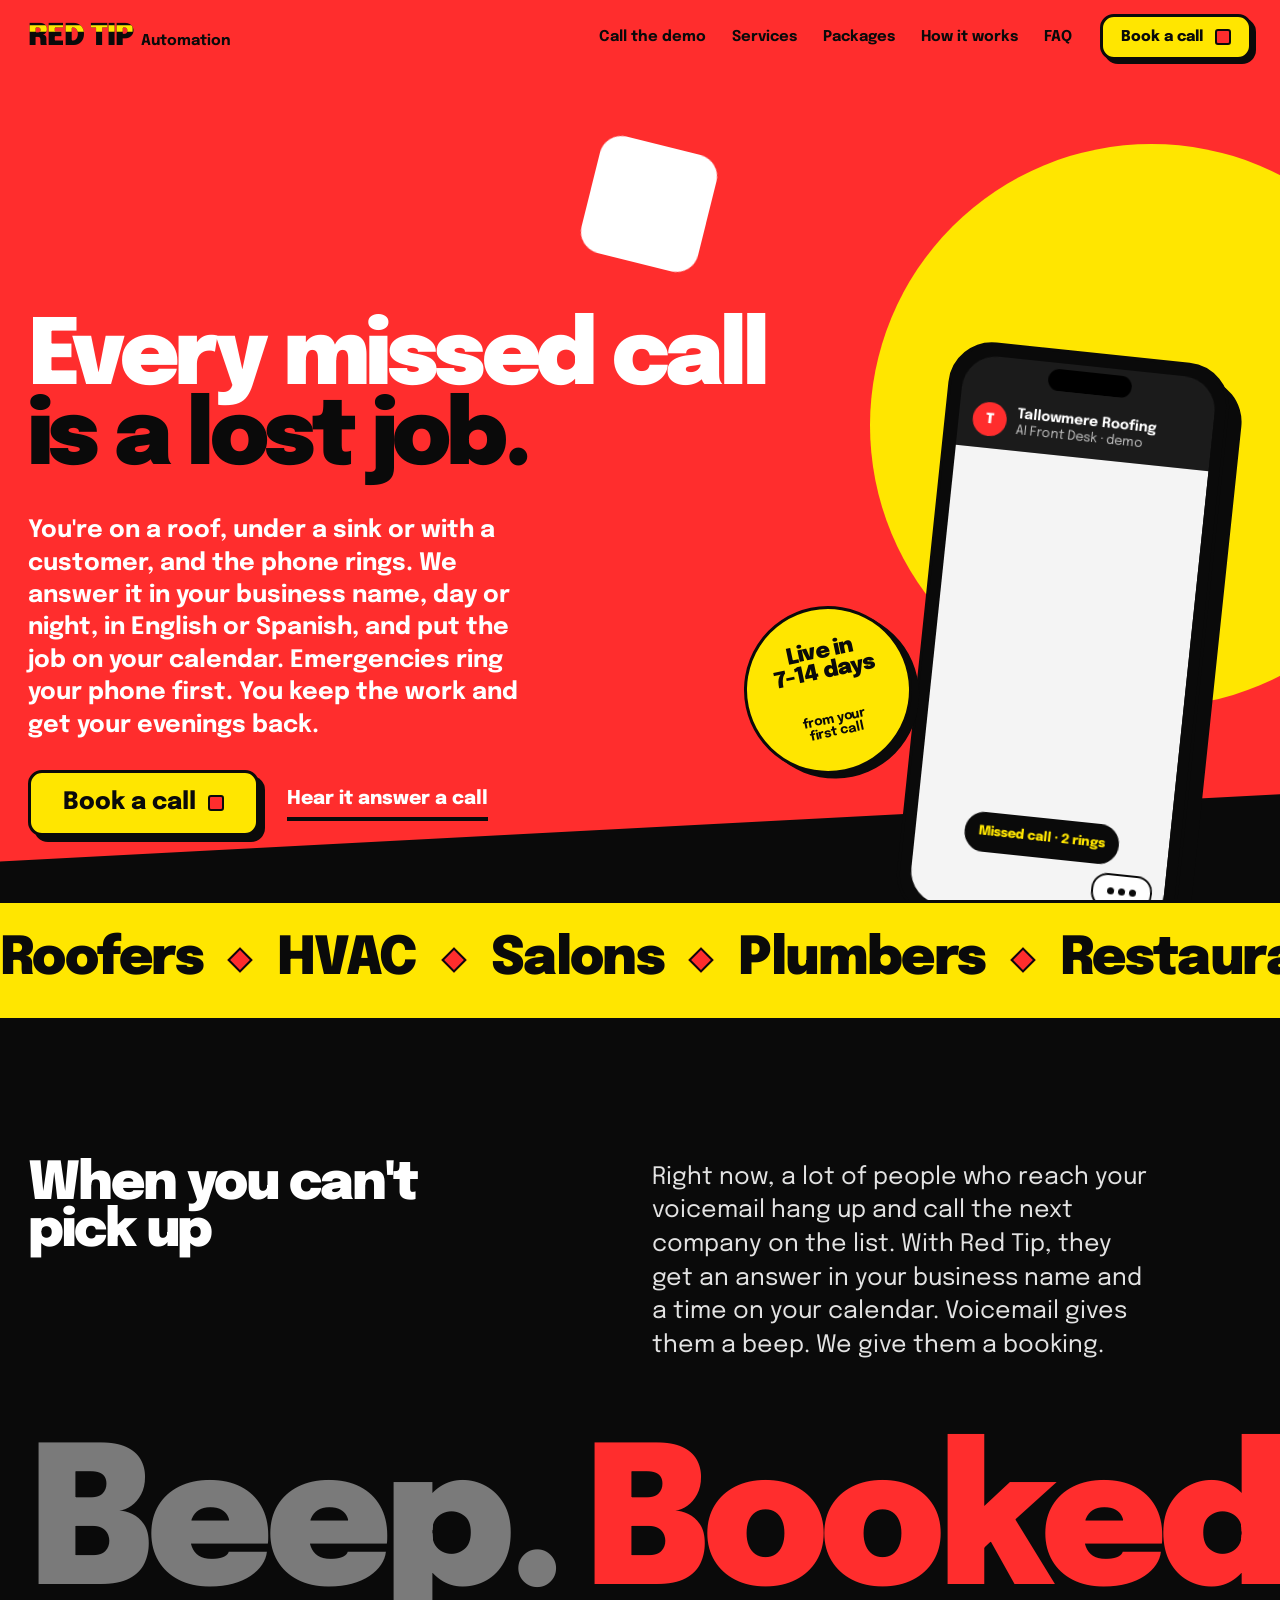
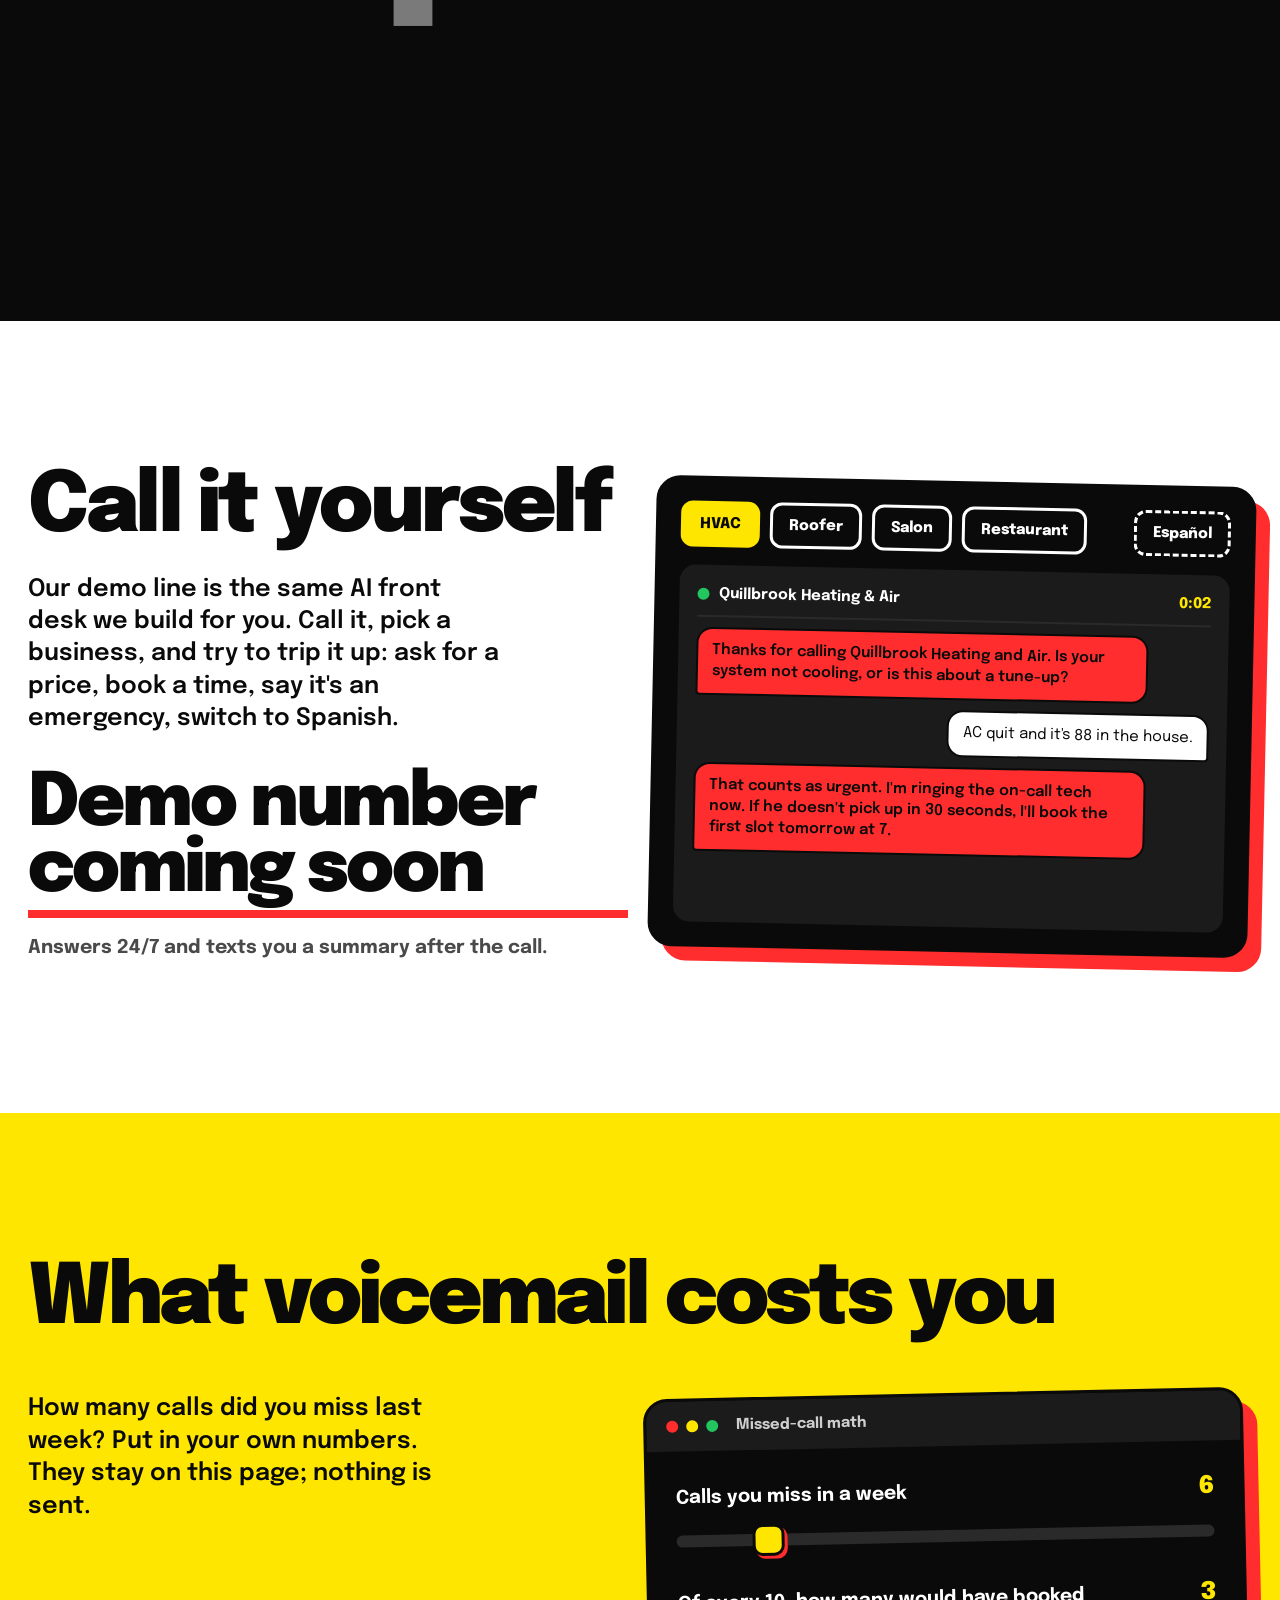
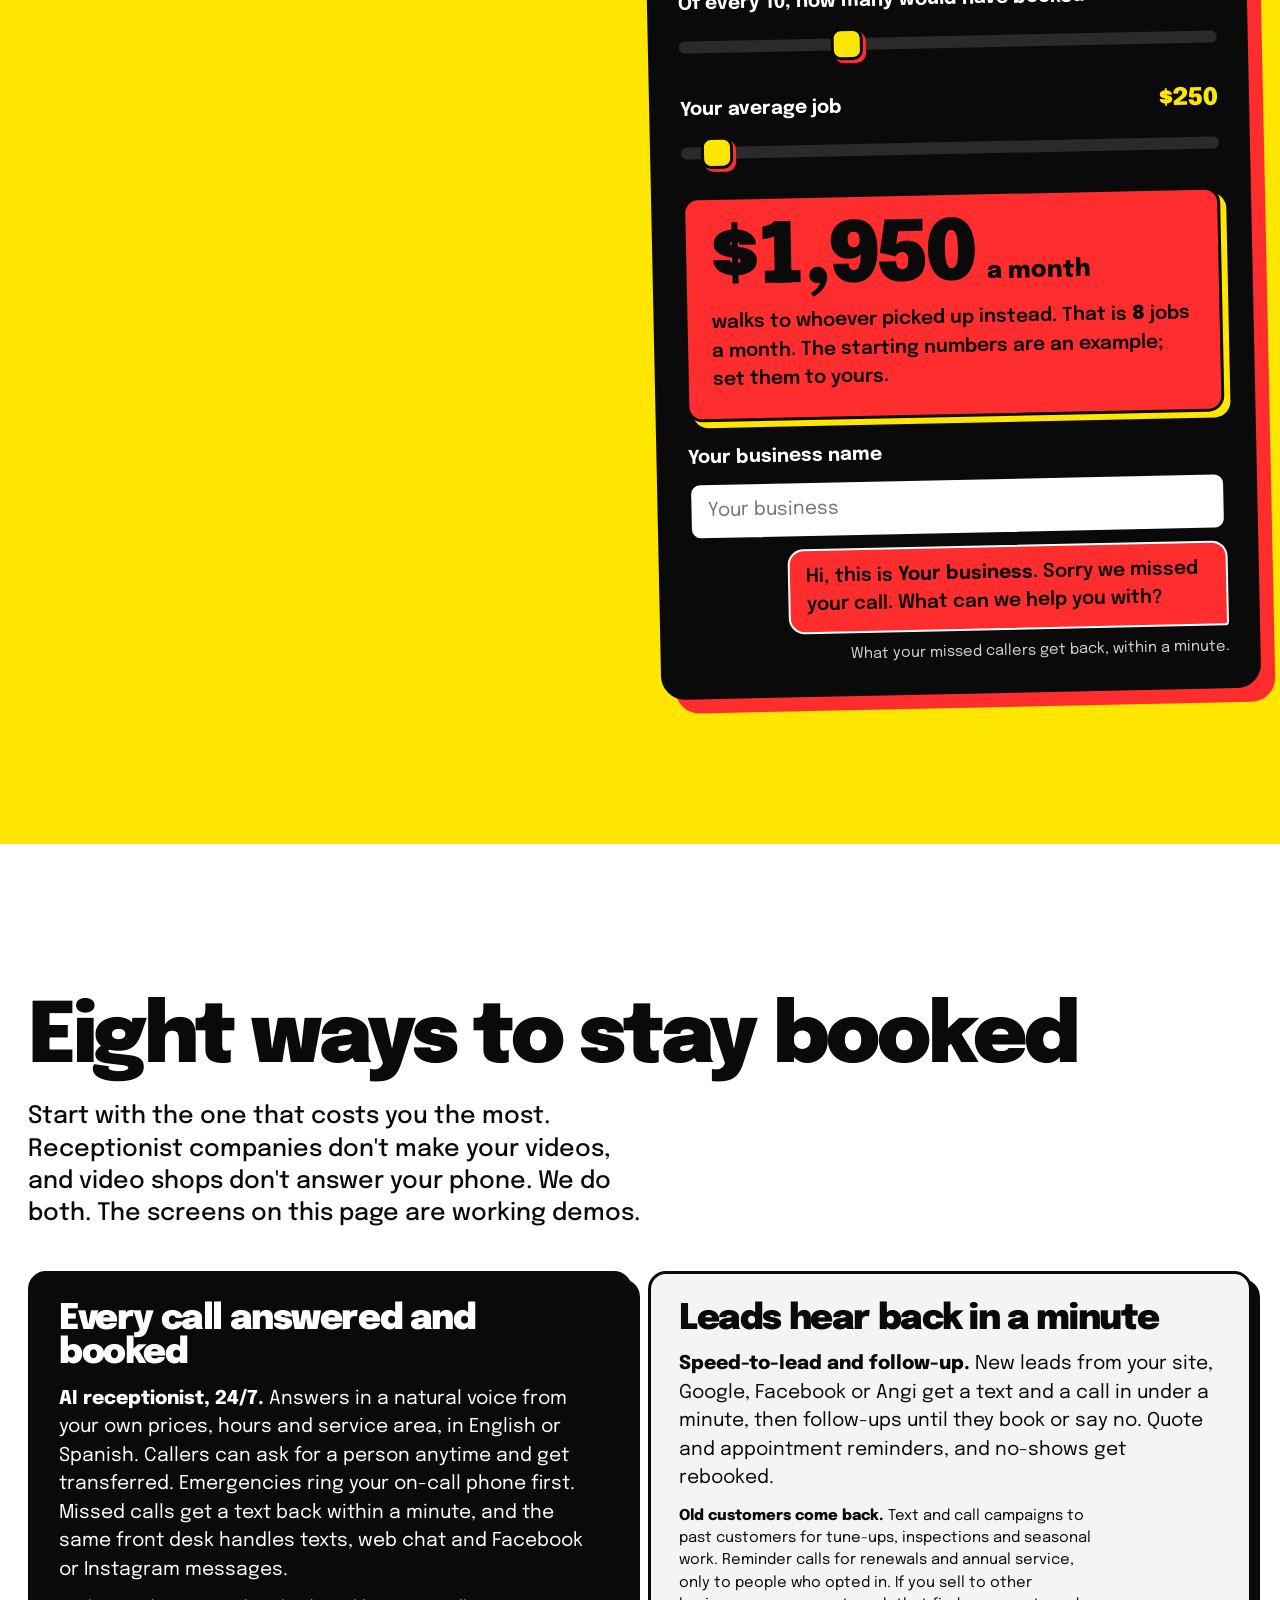
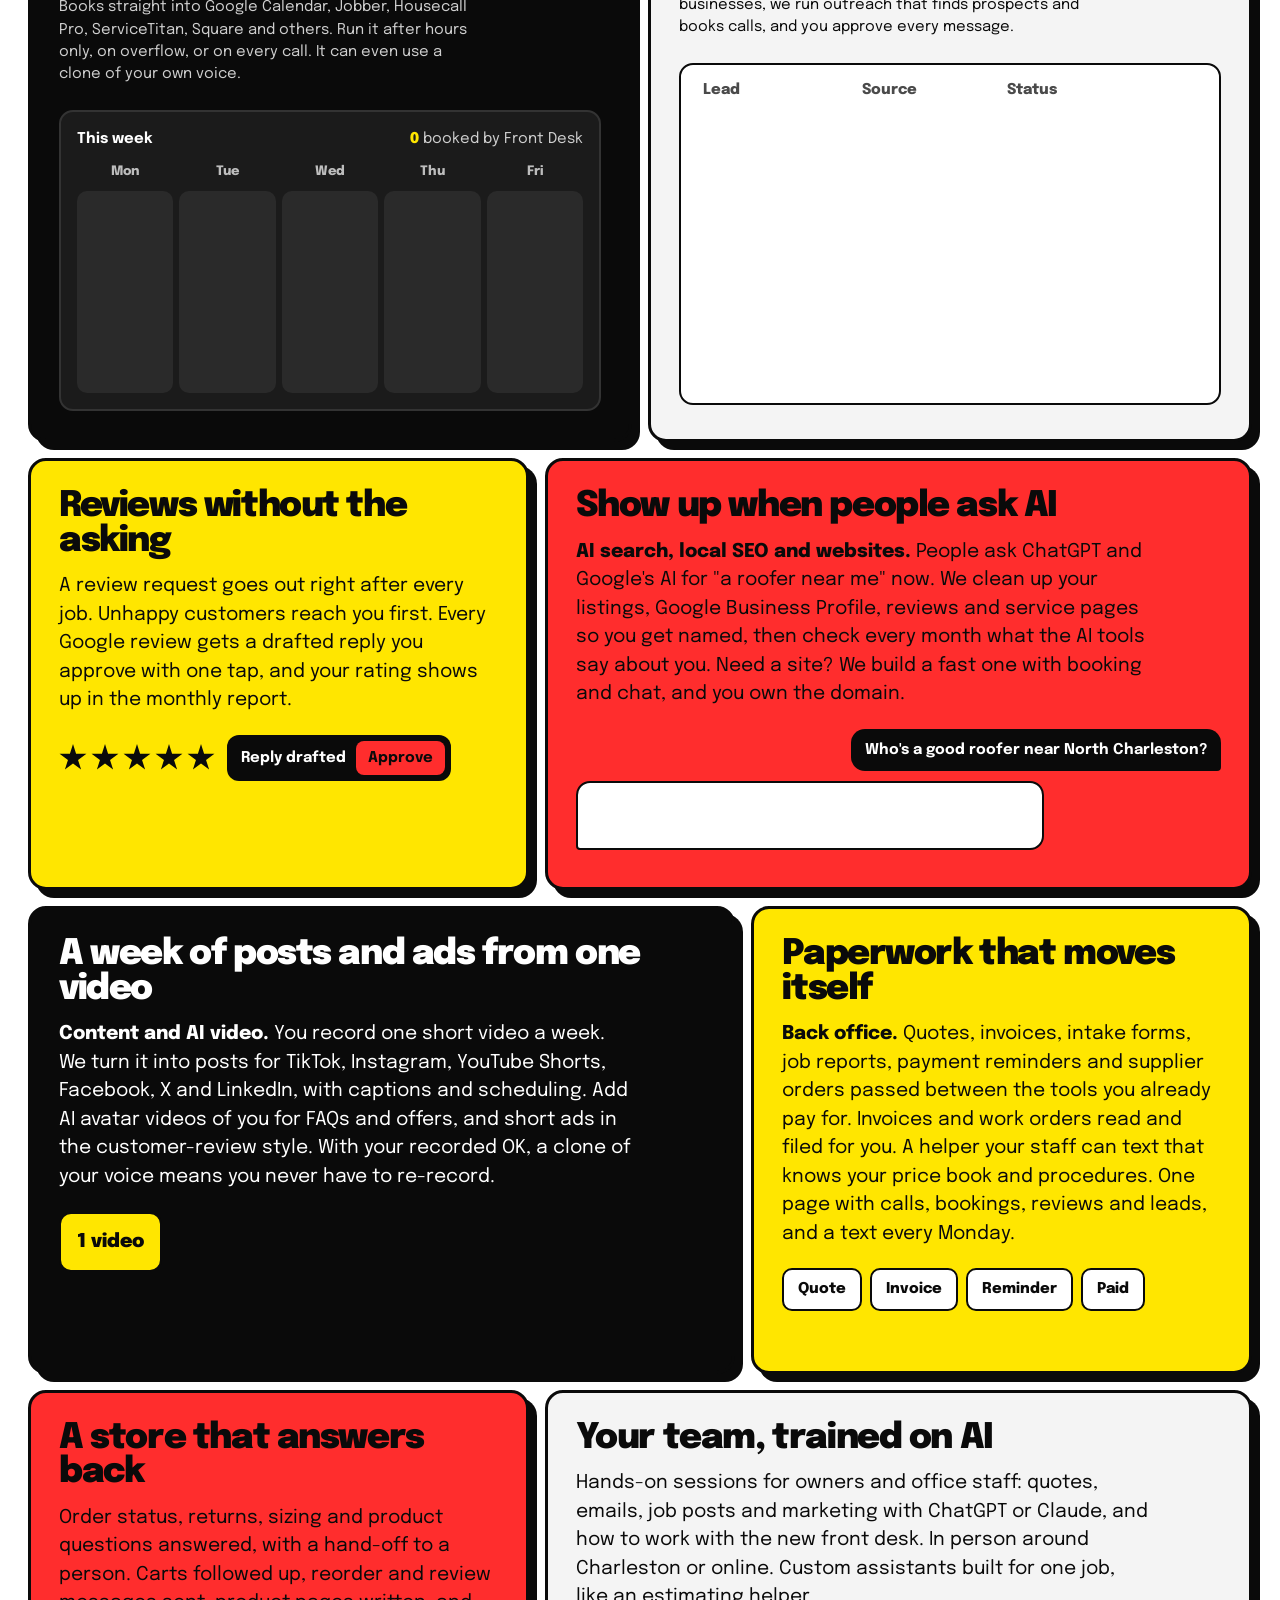
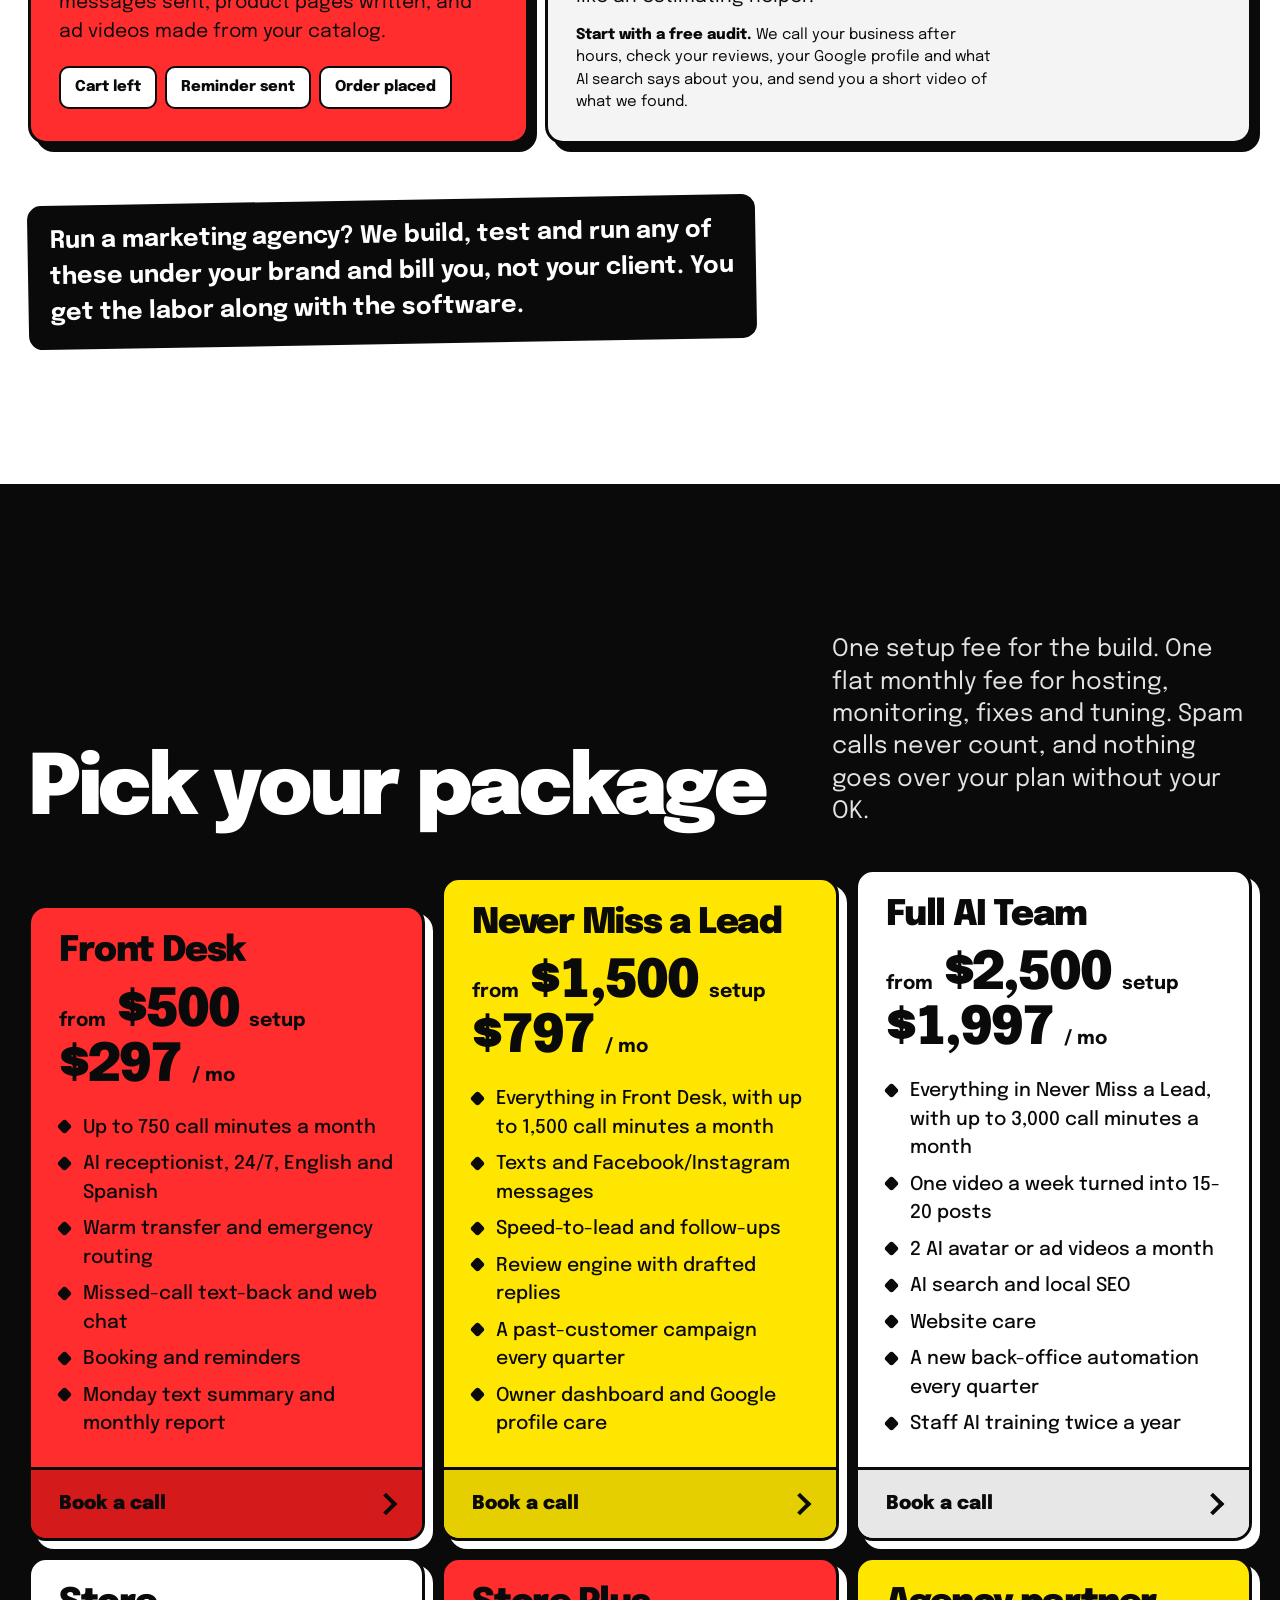
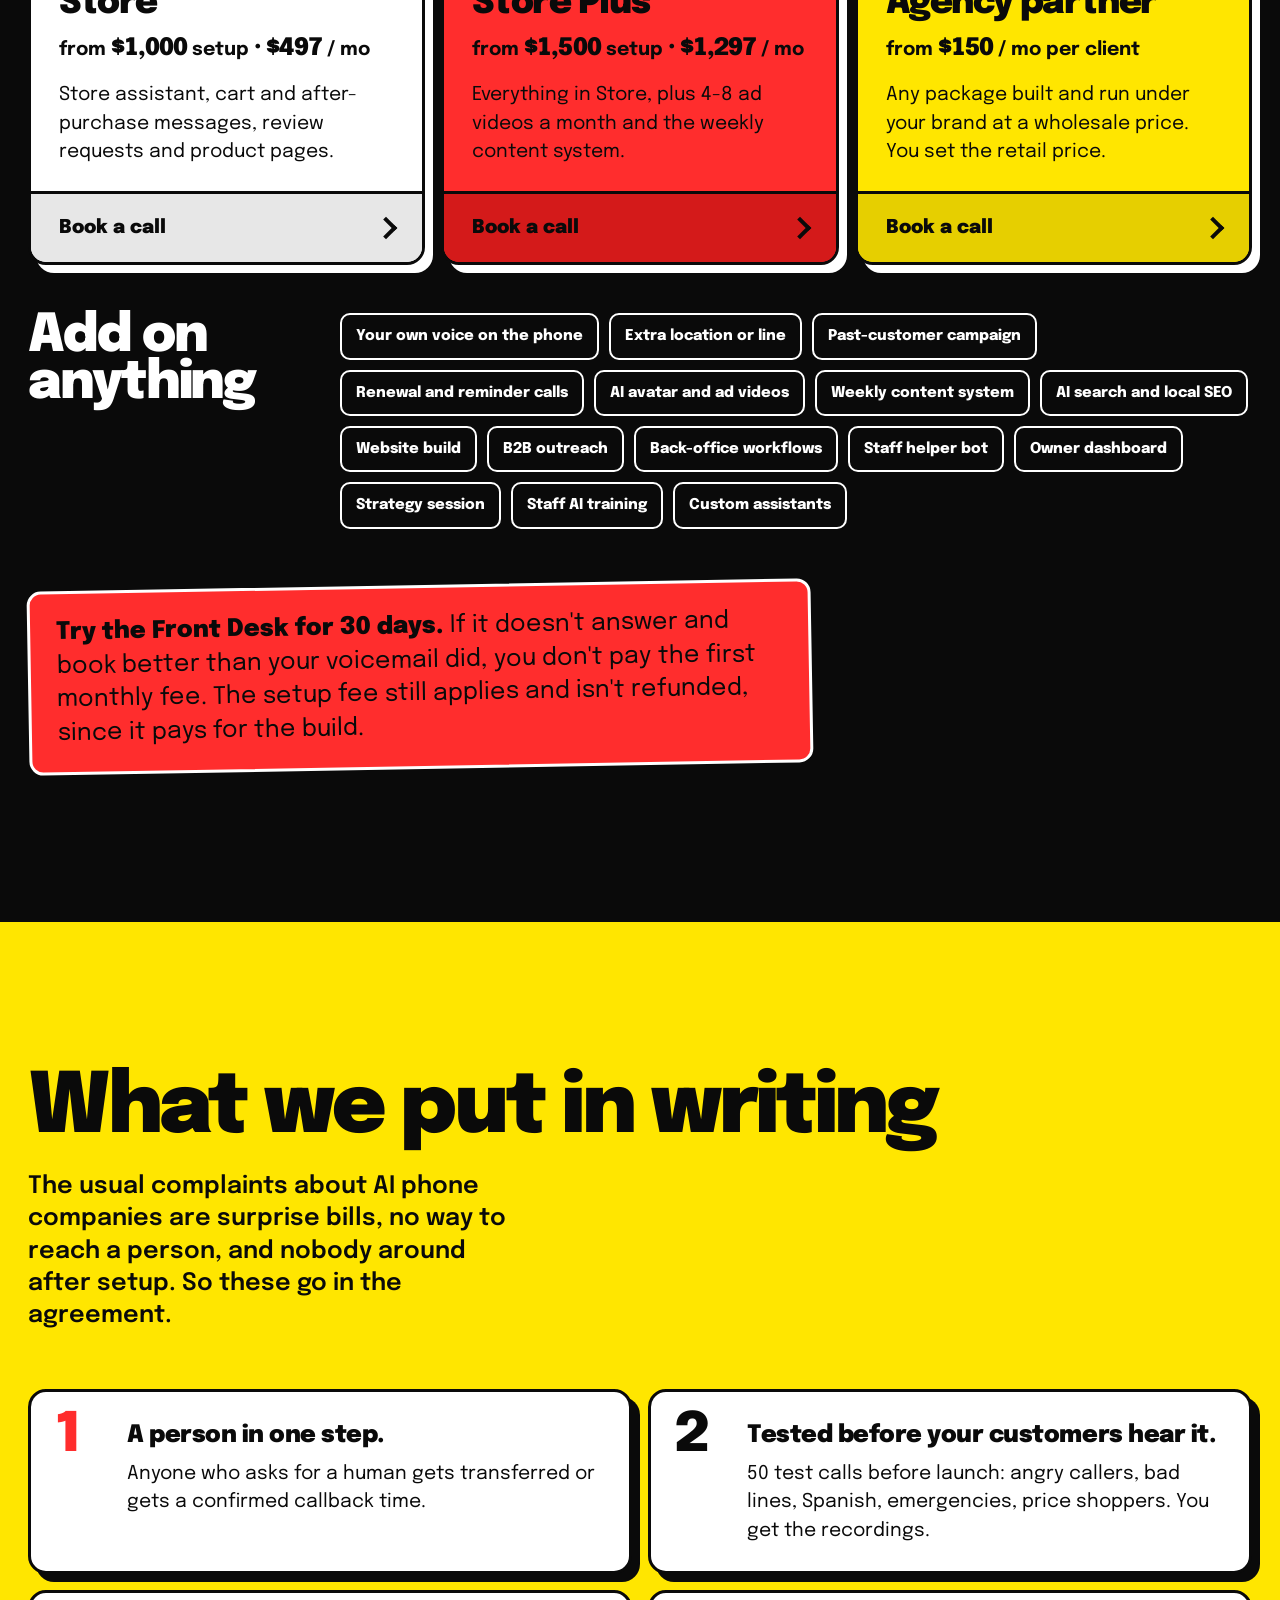
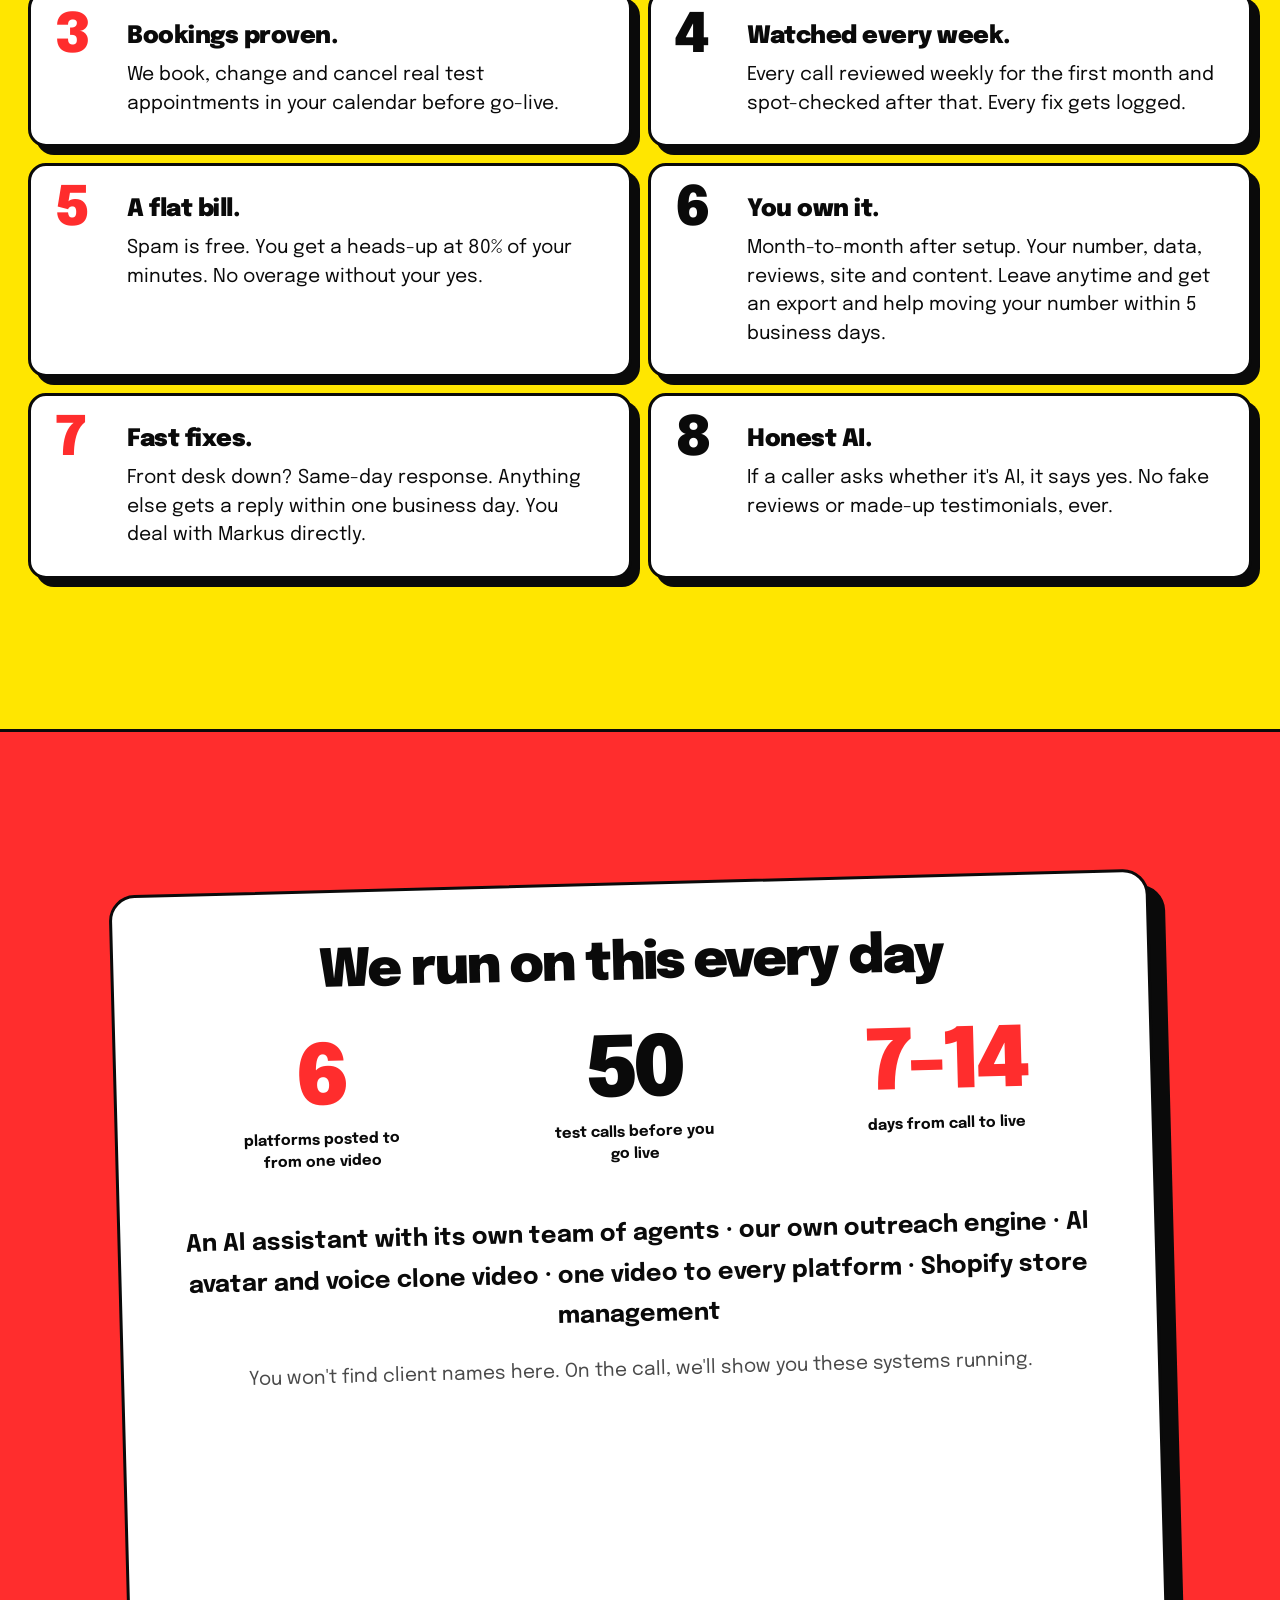
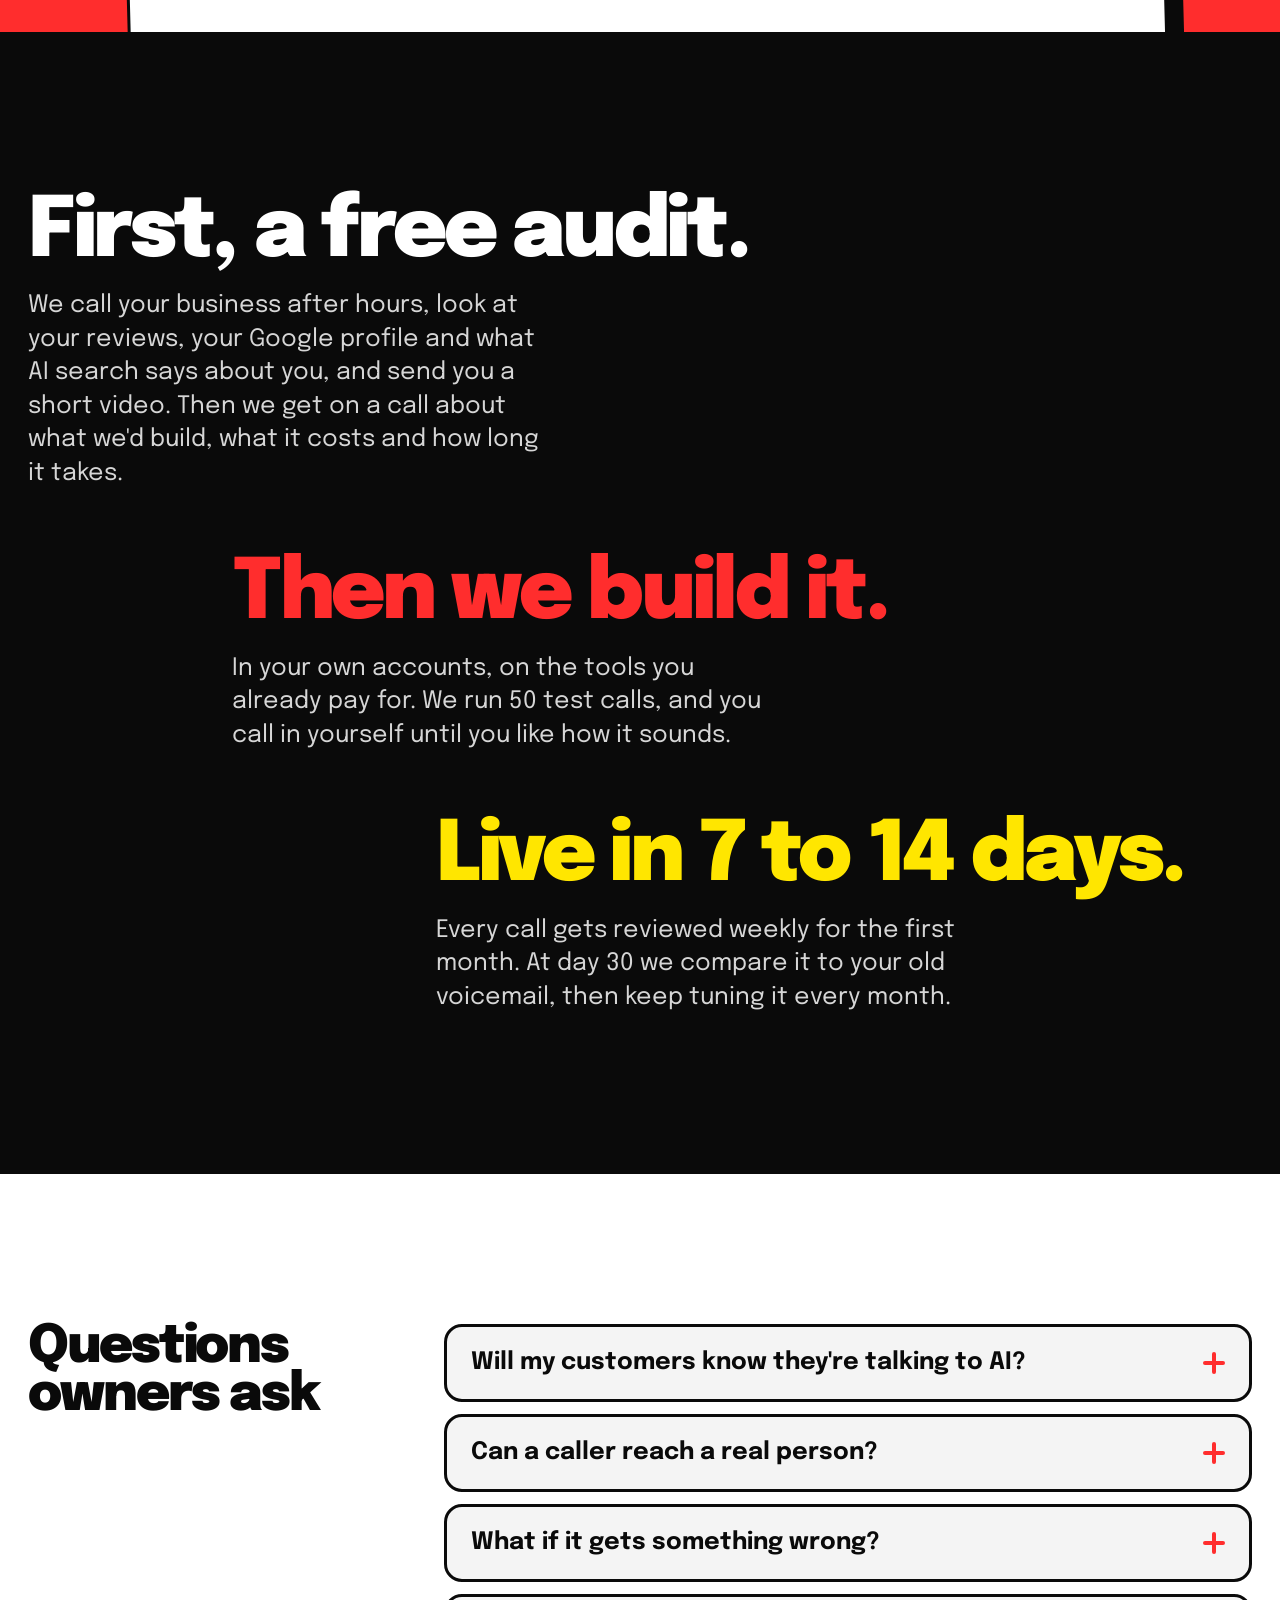
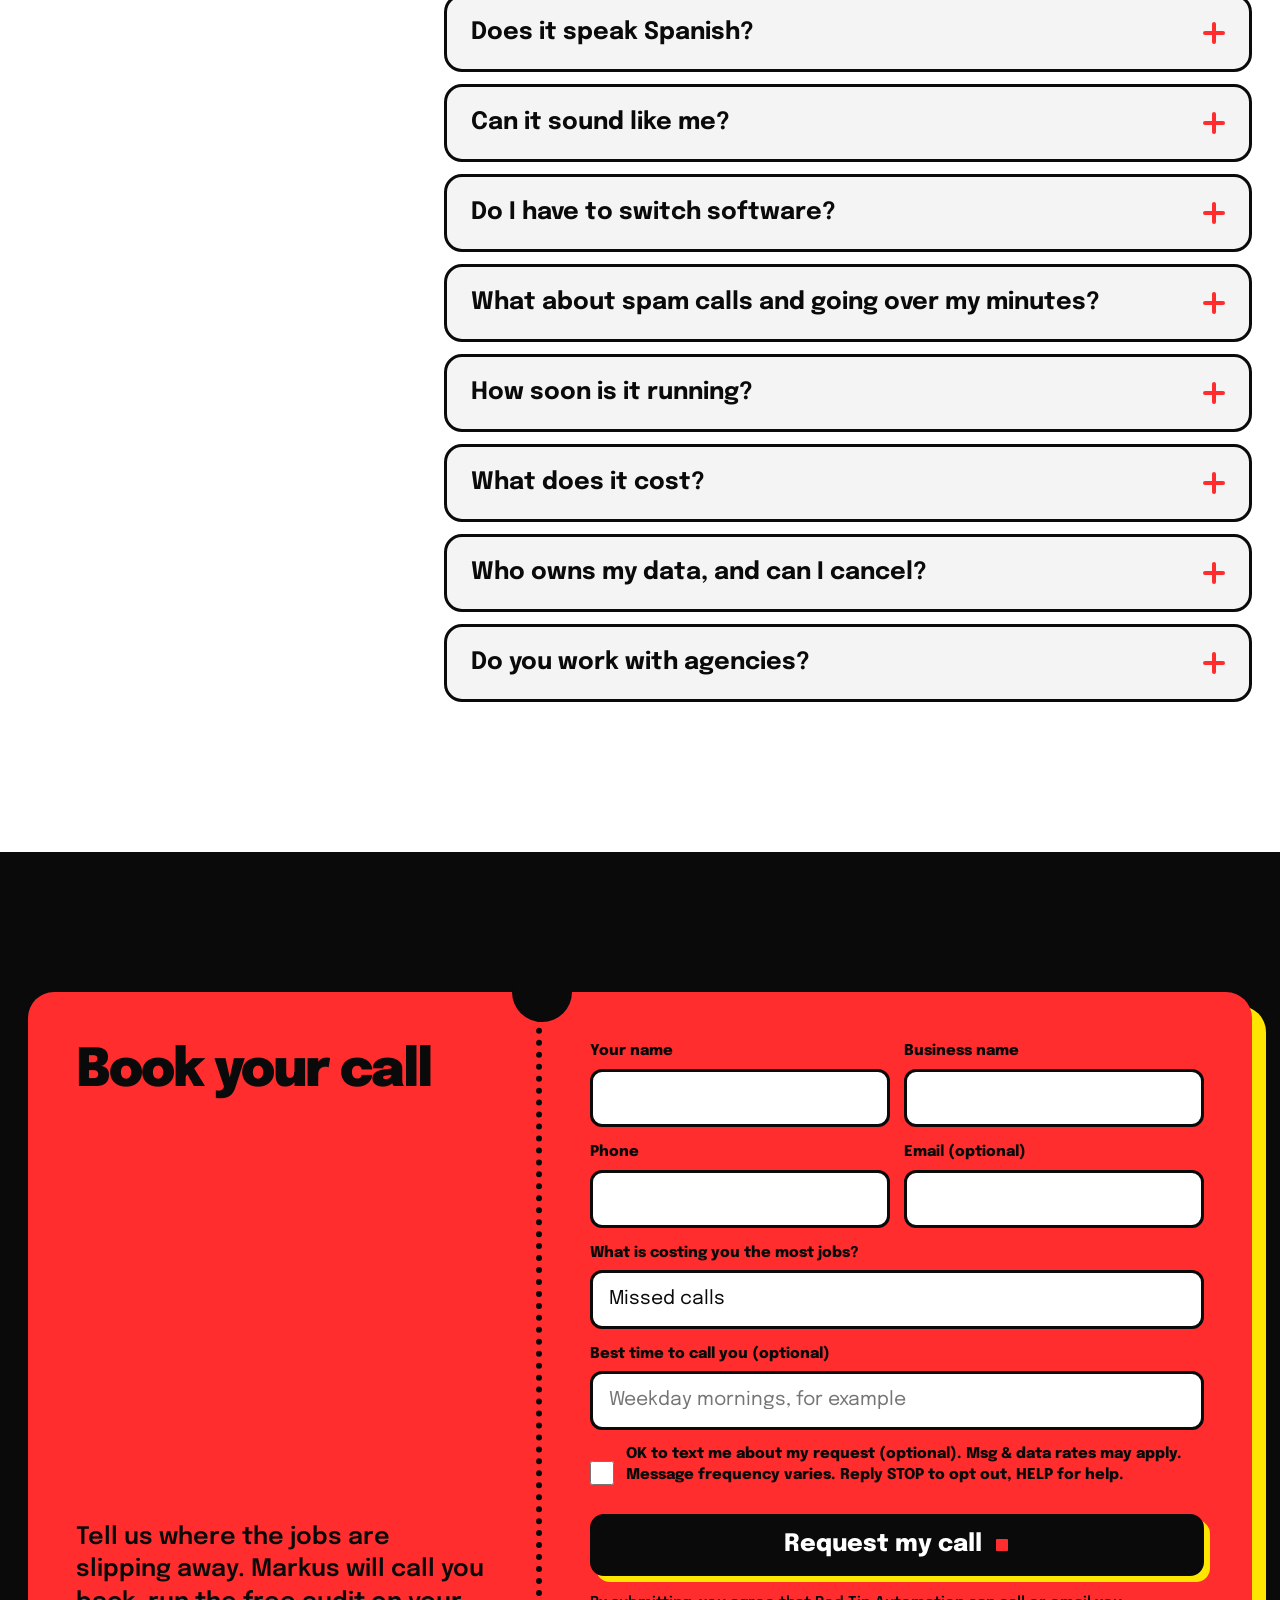
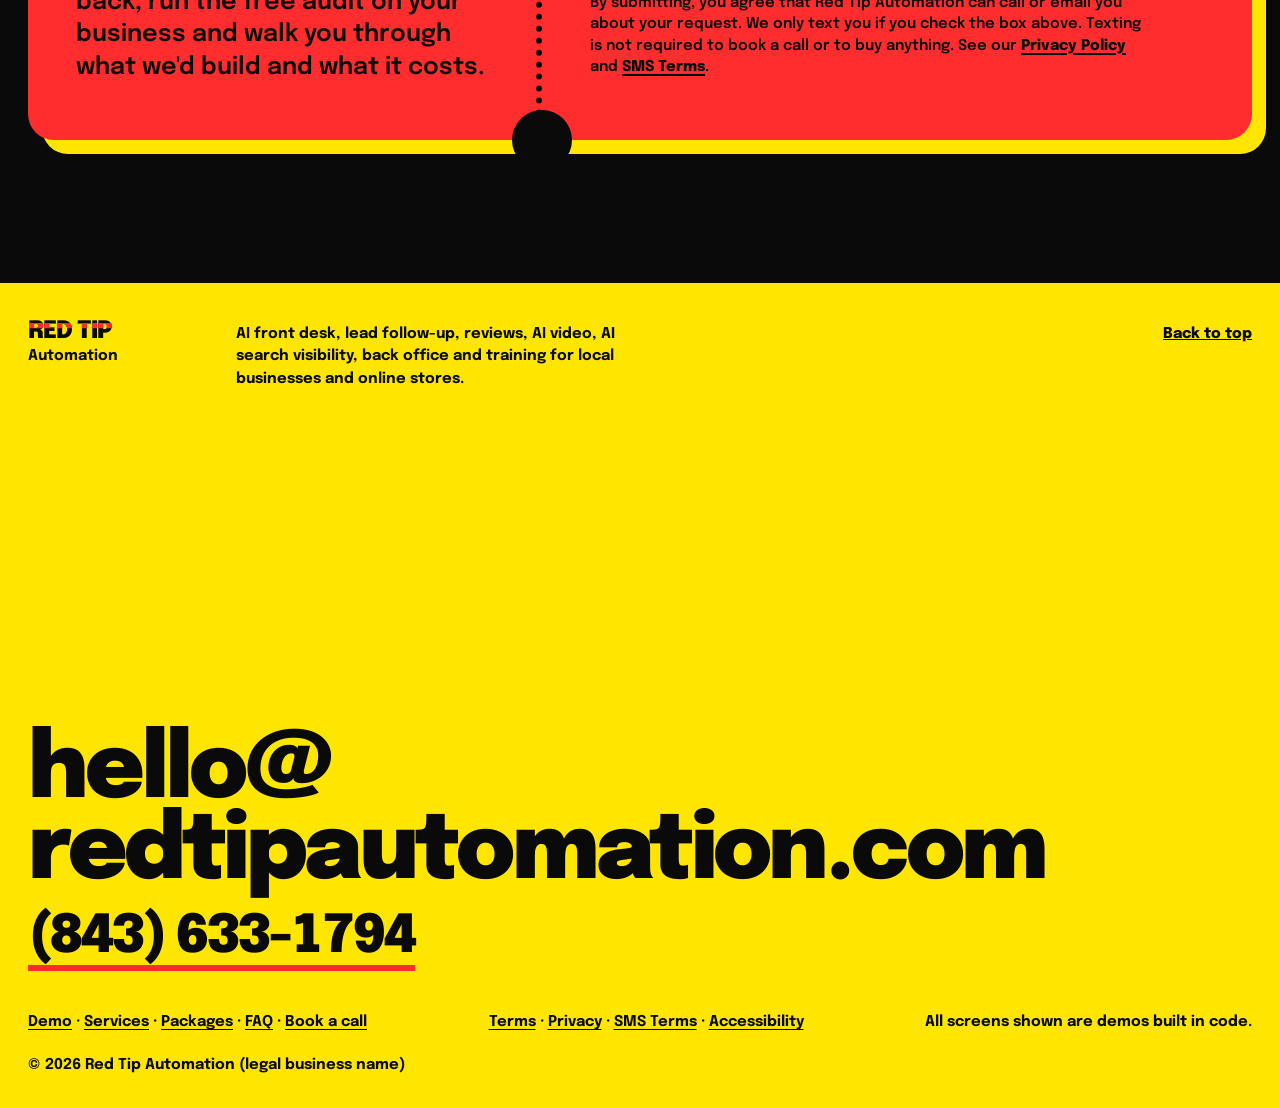
==== index.html @ 1b307317 "Red Tip Automation site, first publish Co-Authored-By: Claude Opus 5.5 <noreply@anthropic.com>" ====
<!doctype html>
<html lang="en" style="--header-ink:#0a0a0a">
<head>
<meta charset="utf-8">
<meta name="viewport" content="width=device-width, initial-scale=1">
<title>Red Tip Automation: every call answered, every job booked</title>
<meta name="description" content="Red Tip Automation builds an AI front desk that answers every call in English or Spanish, books the job and gets a person on the line when it matters. Plus lead follow-up, reviews, AI video, AI search visibility and back office. Live in 7 to 14 days.">

<link rel="canonical" href="https://redtipautomation.com/">
<meta name="theme-color" content="#ff2d2d">
<link rel="icon" href="assets/favicon.svg" type="image/svg+xml">
<link rel="preconnect" href="https://fonts.googleapis.com">
<link rel="preconnect" href="https://fonts.gstatic.com" crossorigin>
<link href="https://fonts.googleapis.com/css2?family=Epilogue:wght@400;500;700;900&display=swap" rel="stylesheet">
<link rel="stylesheet" href="styles.css?v=8">
<script>document.documentElement.classList.add('js')</script>
</head>
<body>
<a class="skip" href="#main">Skip to content</a>

<header class="top" id="top-bar">
  <a class="logo" href="#main" aria-label="Red Tip Automation, back to top">
    <span class="mark" data-text="RED TIP">RED TIP</span><span class="logo-sub">Automation</span>
  </a>
  <nav aria-label="Main">
    <a href="#demo">Call the demo</a>
    <a href="#services">Services</a>
    <a href="#packages">Packages</a>
    <a href="#how">How it works</a>
    <a href="#faq">FAQ</a>
  </nav>
  <a class="btn btn-sm" href="#book">Book a call</a>
</header>

<main id="main">

<section class="hero" data-ink="#0a0a0a" data-tip="#ffe600" aria-labelledby="hero-h">
  <div class="shapes" aria-hidden="true"><i class="sh-sun" data-depth="18"></i><i class="sh-sq" data-depth="34"></i><i class="sh-band" data-depth="8"></i></div>
  <p class="sticker" aria-hidden="true">Live in<br>7-14 days<small>from your<br>first call</small></p>
  <div class="hero-in">
    <h1 id="hero-h" class="hero-h"><span class="l1">Every missed call</span> <span class="l2">is a lost job.</span></h1>
    <div class="hero-low">
      <p class="hero-sub">You're on a roof, under a sink or with a customer, and the phone rings. We answer it in your business name, day or night, in English or Spanish, and put the job on your calendar. Emergencies ring your phone first. You keep the work and get your evenings back.</p>
      <div class="hero-cta">
        <a class="btn btn-big" href="#book">Book a call</a>
        <a class="link-arrow" href="#demo">Hear it answer a call</a>
      </div>
    </div>
  </div>

  <div class="phone-wrap tilt3d" role="img" aria-label="Demo: a missed caller gets a text back and books a job">
    <div class="phone" data-ui>
      <div class="ph-notch"></div>
      <div class="ph-head"><span class="ph-av">T</span><span><b>Tallowmere Roofing</b><small>AI Front Desk · demo</small></span></div>
      <div class="ph-feed" id="feed">
        <p class="m sys" data-step="0">Missed call · 2 rings</p>
        <p class="m out" data-step="1">Hi, this is Tallowmere Roofing. Sorry we missed your call. What can we help you with?</p>
        <p class="m in" data-step="2">Got a leak over the garage. Can someone look at it this week?</p>
        <p class="m out" data-step="3">We can come Thursday morning or Thursday afternoon. Which works better?</p>
        <p class="m in" data-step="4">Afternoon please</p>
        <div class="m booked" data-step="5"><span class="bk-dot"></span><b>Job booked</b><span>Thursday afternoon · Leak inspection</span></div>
        <p class="m typing"><i></i><i></i><i></i></p>
      </div>
    </div>
    <canvas class="confetti" id="confetti"></canvas>
  </div>
</section>

<div class="ticker" role="region" aria-label="Who we build for">
  <div class="tk-track">
    <p>Roofers <i></i> HVAC <i></i> Salons <i></i> Plumbers <i></i> Restaurants <i></i> Auto shops <i></i> Clinics <i></i> Online stores <i></i> Electricians <i></i> Landscapers <i></i> Cleaners <i></i> Agencies <i></i></p>
    <p aria-hidden="true">Roofers <i></i> HVAC <i></i> Salons <i></i> Plumbers <i></i> Restaurants <i></i> Auto shops <i></i> Clinics <i></i> Online stores <i></i> Electricians <i></i> Landscapers <i></i> Cleaners <i></i> Agencies <i></i></p>
  </div>
</div>

<section class="duel" data-ink="#ffffff" data-tip="#ff2d2d" aria-labelledby="duel-h">
  <div class="duel-top rv">
    <h2 id="duel-h" class="h-mid">When you can't pick up</h2>
    <p>Right now, a lot of people who reach your voicemail hang up and call the next company on the list. With Red Tip, they get an answer in your business name and a time on your calendar. Voicemail gives them a beep. We give them a booking.</p>
  </div>
  <div class="duel-words">
    <div class="dw"><p class="dw-word dim">Beep.</p></div>
    <div class="dw"><p class="dw-word hot">Booked.</p></div>
  </div>
</section>

<section class="demo" id="demo" data-ink="#0a0a0a" data-tip="#ff2d2d" aria-labelledby="demo-h">
  <div class="demo-say rv">
    <h2 id="demo-h" class="h-big">Call it yourself</h2>
    <p class="lead">Our demo line is the same AI front desk we build for you. Call it, pick a business, and try to trip it up: ask for a price, book a time, say it's an emergency, switch to Spanish.</p>
    
    <a class="demo-num" href="#book">Demo number coming soon</a>
    <p class="demo-note">Answers 24/7 and texts you a summary after the call.</p>
  </div>
  <div class="call rv" data-ui>
    <div class="call-pick" role="group" aria-label="Pick a business for the demo">
      <button type="button" class="pk on" data-biz="hvac" aria-pressed="true">HVAC</button>
      <button type="button" class="pk" data-biz="roof" aria-pressed="false">Roofer</button>
      <button type="button" class="pk" data-biz="salon" aria-pressed="false">Salon</button>
      <button type="button" class="pk" data-biz="food" aria-pressed="false">Restaurant</button>
      <button type="button" class="pk lang" id="lang" aria-pressed="false">Español</button>
    </div>
    <div class="call-screen" aria-live="polite">
      <p class="call-bar"><span class="rec"></span><b id="call-biz">Quillbrook Heating &amp; Air</b><em id="call-t">0:00</em></p>
      <p class="say ai" id="say-1">Thanks for calling Quillbrook Heating and Air. Is your system not cooling, or is this about a tune-up?</p>
      <p class="say you" id="say-2">AC quit and it's 88 in the house.</p>
      <p class="say ai" id="say-3">That counts as urgent. I'm ringing the on-call tech now. If he doesn't pick up in 30 seconds, I'll book the first slot tomorrow at 7.</p>
      <p class="call-tag" id="call-tag"><b>Emergency</b> <span>Rang the on-call phone first</span></p>
    </div>
  </div>
</section>

<section class="math" id="math" data-ink="#0b1026" data-tip="#ff2d2d" aria-labelledby="math-h">
  <div class="math-say rv">
    <h2 id="math-h" class="h-big">What voicemail costs you</h2>
    <p class="lead">How many calls did you miss last week? Put in your own numbers. They stay on this page; nothing is sent.</p>
  </div>
  <form class="app rv" id="calc" data-ui onsubmit="return false" aria-label="Missed call calculator">
    <div class="app-bar"><span></span><span></span><span></span><b>Missed-call math</b></div>
    <div class="app-body">
      <div class="sl">
        <label for="c-calls">Calls you miss in a week</label><output id="o-calls" for="c-calls">6</output>
        <input type="range" id="c-calls" min="0" max="40" step="1" value="6">
      </div>
      <div class="sl">
        <label for="c-rate">Of every 10, how many would have booked</label><output id="o-rate" for="c-rate">3</output>
        <input type="range" id="c-rate" min="0" max="10" step="1" value="3">
      </div>
      <div class="sl">
        <label for="c-job">Your average job</label><output id="o-job" for="c-job">$250</output>
        <input type="range" id="c-job" min="50" max="5000" step="50" value="250">
      </div>
      <div class="app-out">
        <p class="out-num"><span id="o-month">$1,950</span><small>a month</small></p>
        <p class="out-say">walks to whoever picked up instead. That is <b id="o-jobs">8</b> jobs a month. The starting numbers are an example; set them to yours.</p>
      </div>
      <div class="tb">
        <label for="c-name">Your business name</label>
        <input type="text" id="c-name" placeholder="Your business" maxlength="40" autocomplete="organization">
        <p class="tb-bubble">Hi, this is <b id="b-name">Your business</b>. Sorry we missed your call. What can we help you with?</p>
        <p class="tb-note">What your missed callers get back, within a minute.</p>
      </div>
    </div>
  </form>
</section>

<section class="services" id="services" data-ink="#0b1026" data-tip="#ff2d2d" aria-labelledby="svc-h">
  <div class="mosaic">
    <div class="tile t-head rv">
      <h2 id="svc-h" class="h-big">Eight ways to stay booked</h2>
      <p>Start with the one that costs you the most. Receptionist companies don't make your videos, and video shops don't answer your phone. We do both. The screens on this page are working demos.</p>
    </div>

    <article class="tile t-desk rv">
      <h3>Every call answered and booked</h3>
      <p><b>AI receptionist, 24/7.</b> Answers in a natural voice from your own prices, hours and service area, in English or Spanish. Callers can ask for a person anytime and get transferred. Emergencies ring your on-call phone first. Missed calls get a text back within a minute, and the same front desk handles texts, web chat and Facebook or Instagram messages.</p>
      <p class="tile-sub">Books straight into Google Calendar, Jobber, Housecall Pro, ServiceTitan, Square and others. Run it after hours only, on overflow, or on every call. It can even use a clone of your own voice.</p>
      <div class="cal" data-ui aria-hidden="true">
        <div class="cal-head"><b>This week</b><span><em id="cal-n">0</em> booked by Front Desk</span></div>
        <div class="cal-grid">
          <span class="d">Mon</span><span class="d">Tue</span><span class="d">Wed</span><span class="d">Thu</span><span class="d">Fri</span>
          <span class="col" style="grid-column:1"></span><span class="col" style="grid-column:2"></span><span class="col" style="grid-column:3"></span><span class="col" style="grid-column:4"></span><span class="col" style="grid-column:5"></span>
          <span class="job j1" style="--c:1;--r:2">Leak inspection</span>
          <span class="job j2" style="--c:2;--r:3">AC tune-up</span>
          <span class="job j3" style="--c:3;--r:2">Color and cut</span>
          <span class="job j1" style="--c:4;--r:4">Roof quote</span>
          <span class="job j2" style="--c:5;--r:2">Brake job</span>
          <span class="job j3" style="--c:1;--r:4">Water heater</span>
          <span class="job j1" style="--c:3;--r:4">Gutter repair</span>
          <span class="job j2" style="--c:4;--r:2">Furnace check</span>
          <span class="job j3" style="--c:2;--r:5">Table for 6</span>
        </div>
      </div>
    </article>

    <article class="tile t-lead rv">
      <h3>Leads hear back in a minute</h3>
      <p><b>Speed-to-lead and follow-up.</b> New leads from your site, Google, Facebook or Angi get a text and a call in under a minute, then follow-ups until they book or say no. Quote and appointment reminders, and no-shows get rebooked.</p>
      <p class="tile-sub"><b>Old customers come back.</b> Text and call campaigns to past customers for tune-ups, inspections and seasonal work. Reminder calls for renewals and annual service, only to people who opted in. If you sell to other businesses, we run outreach that finds prospects and books calls, and you approve every message.</p>
      <div class="dash" data-ui aria-hidden="true">
        <div class="dash-row hd"><span>Lead</span><span>Source</span><span>Status</span></div>
        <div class="dash-row"><span>Dana R.</span><span>Website</span><span class="st ok">Replied in 0:38</span></div>
        <div class="dash-row"><span>Marco T.</span><span>Google</span><span class="st bk">Booked</span></div>
        <div class="dash-row"><span>Priya K.</span><span>Facebook</span><span class="st ok">Replied in 0:52</span></div>
        <div class="dash-row"><span>Sam W.</span><span>Past customer</span><span class="st bk">Tune-up booked</span></div>
        <div class="dash-row"><span>Lee H.</span><span>Angi</span><span class="st fu">Follow-up 2 sent</span></div>
      </div>
    </article>

    <article class="tile t-rev rv">
      <h3>Reviews without the asking</h3>
      <p>A review request goes out right after every job. Unhappy customers reach you first. Every Google review gets a drafted reply you approve with one tap, and your rating shows up in the monthly report.</p>
      <div class="ui-stars" data-ui aria-hidden="true">
        <span class="stars"><i></i><i></i><i></i><i></i><i></i></span>
        <span class="chip">Reply drafted <b>Approve</b></span>
      </div>
    </article>

    <article class="tile t-vis rv">
      <h3>Show up when people ask AI</h3>
      <p><b>AI search, local SEO and websites.</b> People ask ChatGPT and Google's AI for "a roofer near me" now. We clean up your listings, Google Business Profile, reviews and service pages so you get named, then check every month what the AI tools say about you. Need a site? We build a fast one with booking and chat, and you own the domain.</p>
      <div class="ask" data-ui aria-hidden="true">
        <p class="ask-q">Who's a good roofer near North Charleston?</p>
        <p class="ask-a" id="ask-a">A well-reviewed option is <mark>Tallowmere Roofing</mark>. 4.9 stars, same-week leak inspections, and they pick up after hours.</p>
      </div>
    </article>

    <article class="tile t-content rv">
      <h3>A week of posts and ads from one video</h3>
      <p><b>Content and AI video.</b> You record one short video a week. We turn it into posts for TikTok, Instagram, YouTube Shorts, Facebook, X and LinkedIn, with captions and scheduling. Add AI avatar videos of you for FAQs and offers, and short ads in the customer-review style. With your recorded OK, a clone of your voice means you never have to re-record.</p>
      <div class="feed" data-ui aria-hidden="true">
        <span class="vid">1 video</span>
        <span class="post">TikTok<small>Mon</small></span><span class="post">Instagram<small>Tue</small></span><span class="post">Shorts<small>Wed</small></span><span class="post">Facebook<small>Thu</small></span><span class="post">Avatar FAQ<small>Fri</small></span><span class="post">Ad cut<small>Sat</small></span>
      </div>
    </article>

    <article class="tile t-office rv">
      <h3>Paperwork that moves itself</h3>
      <p><b>Back office.</b> Quotes, invoices, intake forms, job reports, payment reminders and supplier orders passed between the tools you already pay for. Invoices and work orders read and filed for you. A helper your staff can text that knows your price book and procedures. One page with calls, bookings, reviews and leads, and a text every Monday.</p>
      <div class="flow" data-ui aria-hidden="true"><span>Quote</span><span>Invoice</span><span>Reminder</span><span>Paid</span></div>
    </article>

    <article class="tile t-store rv">
      <h3>A store that answers back</h3>
      <p>Order status, returns, sizing and product questions answered, with a hand-off to a person. Carts followed up, reorder and review messages sent, product pages written, and ad videos made from your catalog.</p>
      <div class="ui-steps" data-ui aria-hidden="true"><span>Cart left</span><span>Reminder sent</span><span>Order placed</span></div>
    </article>

    <article class="tile t-train rv">
      <h3>Your team, trained on AI</h3>
      <p>Hands-on sessions for owners and office staff: quotes, emails, job posts and marketing with ChatGPT or Claude, and how to work with the new front desk. In person around Charleston or online. Custom assistants built for one job, like an estimating helper.</p>
      <p class="tile-sub"><b>Start with a free audit.</b> We call your business after hours, check your reviews, your Google profile and what AI search says about you, and send you a short video of what we found.</p>
    </article>
  </div>
  <p class="agency rv">Run a marketing agency? We build, test and run any of these under your brand and bill you, not your client. You get the labor along with the software.</p>
</section>

<section class="packages" id="packages" data-ink="#ffffff" data-tip="#ffe600" aria-labelledby="pk-h">
  
  <div class="steps">
    <div class="pk-say rv">
      <h2 id="pk-h" class="h-big">Pick your package</h2>
      <p>One setup fee for the build. One flat monthly fee for hosting, monitoring, fixes and tuning. Spam calls never count, and nothing goes over your plan without your OK.</p>
    </div>
    <div class="plan p1 rv">
      <h3>Front Desk</h3>
      <p class="price"><small>from</small> $500 <small>setup</small><br>$297 <small>/ mo</small></p>
      <ul><li>Up to 750 call minutes a month</li><li>AI receptionist, 24/7, English and Spanish</li><li>Warm transfer and emergency routing</li><li>Missed-call text-back and web chat</li><li>Booking and reminders</li><li>Monday text summary and monthly report</li></ul>
      <a class="plan-go" href="#book">Book a call</a>
    </div>
    <div class="plan p2 rv">
      <h3>Never Miss a Lead</h3>
      <p class="price"><small>from</small> $1,500 <small>setup</small><br>$797 <small>/ mo</small></p>
      <ul><li>Everything in Front Desk, with up to 1,500 call minutes a month</li><li>Texts and Facebook/Instagram messages</li><li>Speed-to-lead and follow-ups</li><li>Review engine with drafted replies</li><li>A past-customer campaign every quarter</li><li>Owner dashboard and Google profile care</li></ul>
      <a class="plan-go" href="#book">Book a call</a>
    </div>
    <div class="plan p6 rv">
      <h3>Full AI Team</h3>
      <p class="price"><small>from</small> $2,500 <small>setup</small><br>$1,997 <small>/ mo</small></p>
      <ul><li>Everything in Never Miss a Lead, with up to 3,000 call minutes a month</li><li>One video a week turned into 15-20 posts</li><li>2 AI avatar or ad videos a month</li><li>AI search and local SEO</li><li>Website care</li><li>A new back-office automation every quarter</li><li>Staff AI training twice a year</li></ul>
      <a class="plan-go" href="#book">Book a call</a>
    </div>
  </div>
  <div class="more">
    <div class="plan p3 rv"><h3>Store</h3><p class="price"><small>from</small> $1,000 <small>setup</small> · $497 <small>/ mo</small></p><p>Store assistant, cart and after-purchase messages, review requests and product pages.</p><a class="plan-go" href="#book">Book a call</a></div>
    <div class="plan p4 rv"><h3>Store Plus</h3><p class="price"><small>from</small> $1,500 <small>setup</small> · $1,297 <small>/ mo</small></p><p>Everything in Store, plus 4-8 ad videos a month and the weekly content system.</p><a class="plan-go" href="#book">Book a call</a></div>
    <div class="plan p5 rv"><h3>Agency partner</h3><p class="price"><small>from</small> $150 <small>/ mo per client</small></p><p>Any package built and run under your brand at a wholesale price. You set the retail price.</p><a class="plan-go" href="#book">Book a call</a></div>
  </div>
  <div class="addons rv">
    <h3>Add on anything</h3>
    <ul>
      <li>Your own voice on the phone</li><li>Extra location or line</li><li>Past-customer campaign</li><li>Renewal and reminder calls</li><li>AI avatar and ad videos</li><li>Weekly content system</li><li>AI search and local SEO</li><li>Website build</li><li>B2B outreach</li><li>Back-office workflows</li><li>Staff helper bot</li><li>Owner dashboard</li><li>Strategy session</li><li>Staff AI training</li><li>Custom assistants</li>
    </ul>
  </div>
  <p class="pilot rv"><b>Try the Front Desk for 30 days.</b> If it doesn't answer and book better than your voicemail did, you don't pay the first monthly fee. The setup fee still applies and isn't refunded, since it pays for the build.</p>
</section>

<section class="promise" data-ink="#0a0a0a" data-tip="#ff2d2d" aria-labelledby="pr-h">
  <div class="pr-say rv">
    <h2 id="pr-h" class="h-big">What we put in writing</h2>
    <p class="lead">The usual complaints about AI phone companies are surprise bills, no way to reach a person, and nobody around after setup. So these go in the agreement.</p>
  </div>
  <ol class="pr-list">
    <li class="rv"><b>A person in one step.</b> Anyone who asks for a human gets transferred or gets a confirmed callback time.</li>
    <li class="rv"><b>Tested before your customers hear it.</b> 50 test calls before launch: angry callers, bad lines, Spanish, emergencies, price shoppers. You get the recordings.</li>
    <li class="rv"><b>Bookings proven.</b> We book, change and cancel real test appointments in your calendar before go-live.</li>
    <li class="rv"><b>Watched every week.</b> Every call reviewed weekly for the first month and spot-checked after that. Every fix gets logged.</li>
    <li class="rv"><b>A flat bill.</b> Spam is free. You get a heads-up at 80% of your minutes. No overage without your yes.</li>
    <li class="rv"><b>You own it.</b> Month-to-month after setup. Your number, data, reviews, site and content. Leave anytime and get an export and help moving your number within 5 business days.</li>
    <li class="rv"><b>Fast fixes.</b> Front desk down? Same-day response. Anything else gets a reply within one business day. You deal with Markus directly.</li>
    <li class="rv"><b>Honest AI.</b> If a caller asks whether it's AI, it says yes. No fake reviews or made-up testimonials, ever.</li>
  </ol>
</section>

<section class="proof" data-ink="#0b1026" data-tip="#ff2d2d" aria-labelledby="pf-h">
  <div class="card rv">
    <h2 id="pf-h">We run on this every day</h2>
    <div class="counts">
      <p><b class="count" data-to="6">6</b><span>platforms posted to from one video</span></p>
      <p><b class="count" data-to="50">50</b><span>test calls before you go live</span></p>
      <p><b class="count" data-to="14" data-prefix="7-">7-14</b><span>days from call to live</span></p>
    </div>
    <p class="names">An AI assistant with its own team of agents&nbsp;· our own outreach engine&nbsp;· AI avatar and voice clone video&nbsp;· one video to every platform&nbsp;· Shopify store management</p>
    <p class="card-note">You won't find client names here. On the call, we'll show you these systems running.</p>
  </div>
</section>

<section class="how" id="how" data-ink="#ffffff" data-tip="#ff2d2d" aria-labelledby="how-h">
  <div class="stair">
    <div class="st1 rv"><h2 id="how-h" class="h-stair">First, a free audit.</h2><p>We call your business after hours, look at your reviews, your Google profile and what AI search says about you, and send you a short video. Then we get on a call about what we'd build, what it costs and how long it takes.</p></div>
    <div class="st2 rv"><p class="h-stair">Then we build it.</p><p>In your own accounts, on the tools you already pay for. We run 50 test calls, and you call in yourself until you like how it sounds.</p></div>
    <div class="st3 rv"><p class="h-stair hot">Live in 7 to 14 days.</p><p>Every call gets reviewed weekly for the first month. At day 30 we compare it to your old voicemail, then keep tuning it every month.</p></div>
  </div>
</section>

<section class="faq" id="faq" data-ink="#0b1026" data-tip="#ff2d2d" aria-labelledby="faq-h">
  <h2 id="faq-h" class="h-big faq-h">Questions owners ask</h2>
  <div class="qs">
    <details name="faq"><summary>Will my customers know they're talking to AI?<i></i></summary><div class="ans"><p>It answers in your business name, in a natural voice, using your prices, hours and policies. If someone asks whether it's AI, it says yes. Most callers just want the job booked.</p></div></details>
    <details name="faq"><summary>Can a caller reach a real person?<i></i></summary><div class="ans"><p>Yes, anytime. It transfers to you or your on-call tech, or books a confirmed callback time. Emergencies like no heat or an active leak ring a live phone first.</p></div></details>
    <details name="faq"><summary>What if it gets something wrong?<i></i></summary><div class="ans"><p>It only answers from information you approve. Anything outside that, it takes a message and flags it for you. You see a summary of every conversation, and we review every call with you in the first month.</p></div></details>
    <details name="faq"><summary>Does it speak Spanish?<i></i></summary><div class="ans"><p>Yes. English and Spanish come with every plan, and it switches when the caller does.</p></div></details>
    <details name="faq"><summary>Can it sound like me?<i></i></summary><div class="ans"><p>If you want. With your recorded permission we can clone your voice for the phone, your videos and your ads. Or pick a stock voice that fits your business.</p></div></details>
    <details name="faq"><summary>Do I have to switch software?<i></i></summary><div class="ans"><p>Usually not. We connect to the phone line, calendar, CRM, field software and store you already use, and everything stays in your own accounts.</p></div></details>
    <details name="faq"><summary>What about spam calls and going over my minutes?<i></i></summary><div class="ans"><p>Spam, robocalls and wrong numbers never count. We warn you at 80% of your minutes, and nothing goes over your plan unless you say yes.</p></div></details>
    <details name="faq"><summary>How soon is it running?<i></i></summary><div class="ans"><p>Most builds go live 7 to 14 days after the first call, depending on how many tools we connect.</p></div></details>
    <details name="faq"><summary>What does it cost?<i></i></summary><div class="ans"><p>The Front Desk starts at $500 setup and $297 a month. Each package has a one-time setup fee and one flat monthly fee for hosting, monitoring, fixes and tuning, and you get a fixed quote on the call before anything is built.</p></div></details>
    <details name="faq"><summary>Who owns my data, and can I cancel?<i></i></summary><div class="ans"><p>You own your number, customer data, reviews, site and content. Plans are month-to-month after setup. If you leave, you get an export and help moving your number within 5 business days.</p></div></details>
    <details name="faq"><summary>Do you work with agencies?<i></i></summary><div class="ans"><p>Yes. We build and run any of these under your agency's brand at a wholesale price and bill the agency directly.</p></div></details>
</div>
</section>

<section class="book" id="book" data-ink="#ffffff" data-tip="#ffe600" aria-labelledby="book-h">
  
  <form class="coupon rv" id="book-form" action="#book" method="post" novalidate>
    <div class="cp-say">
      <h2 id="book-h" class="h-mid">Book your call</h2>
      <p>Tell us where the jobs are slipping away. Markus will call you back, run the free audit on your business and walk you through what we'd build and what it costs.</p>
    </div>
    <div class="cp-fields">
      <div class="f"><label for="f-name">Your name</label><input id="f-name" name="name" type="text" autocomplete="name" required><p class="err" id="e-name"></p></div>
      <div class="f"><label for="f-biz">Business name</label><input id="f-biz" name="company" type="text" autocomplete="organization" required><p class="err" id="e-biz"></p></div>
      <div class="f"><label for="f-phone">Phone</label><input id="f-phone" name="phone" type="tel" autocomplete="tel" inputmode="tel" required><p class="err" id="e-phone"></p></div>
      <div class="f"><label for="f-email">Email (optional)</label><input id="f-email" name="email" type="email" autocomplete="email"><p class="err" id="e-email"></p></div>
      <div class="f f-wide"><label for="f-leak">What is costing you the most jobs?</label>
        <select id="f-leak" name="leak"><option>Missed calls</option><option>Calls after hours</option><option>Slow follow-up on leads</option><option>Old customers not coming back</option><option>Not enough reviews</option><option>Not showing up on Google or AI search</option><option>No time for content or videos</option><option>Online store questions and carts</option><option>Paperwork and invoices</option><option>Training my team on AI</option><option>Not sure yet</option></select></div>
      <div class="f f-wide"><label for="f-time">Best time to call you (optional)</label><input id="f-time" name="best_time" type="text" placeholder="Weekday mornings, for example"></div>
      <div class="f f-wide f-check"><input id="f-sms" name="sms_ok" type="checkbox" value="yes"><label for="f-sms">OK to text me about my request (optional). Msg &amp; data rates may apply. Message frequency varies. Reply STOP to opt out, HELP for help.</label></div>
      <div class="f-wide"><button class="btn btn-send" type="submit">Request my call</button>
        <p class="consent">By submitting, you agree that Red Tip Automation can call or email you about your request. We only text you if you check the box above. Texting is not required to book a call or to buy anything. See our <a href="privacy.html">Privacy Policy</a> and <a href="sms-terms.html">SMS Terms</a>.</p>
        <p class="status" id="f-status" role="status" aria-live="polite"></p></div>
    </div>
  </form>
</section>

</main>

<footer class="foot" data-ink="#0b1026" data-tip="#ff2d2d">
  <div class="foot-row">
    <p><span class="mark" data-text="RED TIP">RED TIP</span> Automation</p>
    <p>AI front desk, lead follow-up, reviews, AI video, AI search visibility, back office and training for local businesses and online stores.</p>
    <a class="to-top" href="#main">Back to top</a>
  </div>
  
  <div class="foot-contact">
    <a class="foot-mail" href="mailto:hello@redtipautomation.com">hello@<br>redtipautomation.com</a>
    <a class="foot-phone" href="tel:+18436331794">(843) 633-1794</a>
  </div>
  <div class="foot-meta">
    <p><a href="#demo">Demo</a> · <a href="#services">Services</a> · <a href="#packages">Packages</a> · <a href="faq.html">FAQ</a> · <a href="#book">Book a call</a></p>
    <p><a href="terms.html">Terms</a> · <a href="privacy.html">Privacy</a> · <a href="sms-terms.html">SMS Terms</a> · <a href="accessibility.html">Accessibility</a></p>
    <p>All screens shown are demos built in code.</p>
    
    <p>&copy; 2026 Red Tip Automation (legal business name)</p>
  </div>
</footer>

<script src="https://cdnjs.cloudflare.com/ajax/libs/gsap/3.12.5/gsap.min.js" defer></script>
<script src="main.js?v=8" defer></script>
</body>
</html>
---- styles.css ----
/* Red Tip Automation v3. Flat poster colour: loud red, electric yellow, black, white. No gradients. */
:root{
  --red:#ff2d2d; --red-dk:#d41a1a; --yellow:#ffe600; --yellow-dk:#e6cf00;
  --black:#0a0a0a; --black-2:#1b1b1b; --black-3:#2a2a2a;
  --white:#ffffff; --paper:#f4f4f4; --paper-2:#e7e7e7; --green:#22c55e;
  --ink:#0a0a0a; --soft:#4a4a4a;
  --font:"Epilogue",system-ui,-apple-system,"Segoe UI",sans-serif;
  --step-small:clamp(0.875rem,0.85rem + 0.1vw,0.9375rem);
  --step-body:clamp(1.0625rem,1rem + 0.25vw,1.1875rem);
  --step-lead:clamp(1.25rem,1.1rem + 0.6vw,1.5rem);
  --step-mid:clamp(2rem,1.2rem + 2.6vw,3.5rem);
  --step-head:clamp(2.5rem,1.2rem + 5vw,5.5rem);
  --m:28px; --r:18px; --bw:3px;
  --hard:8px 8px 0 var(--black);
  --ease:cubic-bezier(.22,1,.36,1); --bounce:cubic-bezier(.34,1.36,.64,1);
  --header-ink:#ffffff; --tip:#ffe600;
}
@media (max-width:760px){:root{--m:16px;--r:16px;--hard:6px 6px 0 var(--black)}}

*{box-sizing:border-box;margin:0;padding:0}
html{-webkit-text-size-adjust:100%;scroll-behavior:smooth;scroll-padding-top:80px;overflow-x:clip}
body{background:var(--black);color:var(--ink);font-family:var(--font);font-size:var(--step-body);line-height:1.5;-webkit-font-smoothing:antialiased;overflow-x:clip}
a{color:inherit}
:focus-visible{outline:3px solid var(--yellow);outline-offset:3px;box-shadow:0 0 0 6px var(--black)} /* taste-skill-ignore: hard offset shadow, client brief */
::selection{background:var(--yellow);color:var(--black)}
.skip{position:absolute;left:var(--m);top:-100px;background:var(--yellow);color:var(--black);padding:12px 16px;z-index:60;font-weight:700}
.skip:focus{top:12px}
h1,h2,h3,.h-stair,.dw-word,.out-num,.price,.foot-mail,.mark,.counts b{font-weight:900;letter-spacing:-0.04em;line-height:.9}
.h-big{font-size:var(--step-head)}
.h-mid{font-size:var(--step-mid)}
.lead{font-size:var(--step-lead);line-height:1.35}

/* wordmark: the red tip is the brand device */
.mark{position:relative;display:inline-block;line-height:.78;white-space:nowrap;color:currentColor}
.mark::after{content:attr(data-text);position:absolute;inset:0;color:var(--tip,var(--red));clip-path:inset(0 0 72% 0);transition:color .3s ease}

/* buttons: chunky slab, hard shadow, presses down */
.btn{position:relative;display:inline-flex;align-items:center;gap:12px;min-height:56px;padding:0 26px;border:var(--bw) solid var(--black);border-radius:14px;background:var(--yellow);color:var(--black);font:800 var(--step-body)/1 var(--font);text-decoration:none;cursor:pointer;box-shadow:6px 6px 0 var(--black);transition:transform .18s var(--ease),box-shadow .18s var(--ease),background .2s ease} /* taste-skill-ignore: hard offset shadow, client brief */
.btn::after{content:"";width:12px;height:12px;border-radius:3px;background:var(--red);border:2px solid var(--black);transition:transform .3s var(--bounce)}
.btn:hover,.btn:focus-visible{transform:translate(-3px,-3px);box-shadow:9px 9px 0 var(--black)} /* taste-skill-ignore: hard offset shadow, client brief */
.btn:hover::after{transform:rotate(45deg) scale(1.25)}
.btn:active{transform:translate(4px,4px);box-shadow:2px 2px 0 var(--black)} /* taste-skill-ignore: hard offset shadow, client brief */
.btn-sm{white-space:nowrap;min-height:46px;padding:0 18px;font-size:var(--step-small);box-shadow:4px 4px 0 var(--black)} /* taste-skill-ignore: hard offset shadow, client brief */
.btn-big{min-height:66px;padding:0 32px;font-size:var(--step-lead)}

/* header: fixed, takes the ink of the chapter beneath (colour by chapter) */
.top{position:fixed;inset:0 0 auto 0;z-index:40;display:flex;align-items:center;gap:28px;padding:14px var(--m);color:var(--header-ink);background:var(--header-bg,transparent);transition:color .3s ease,background-color .3s ease,transform .35s var(--ease)}
.top.hide{transform:translateY(-120%)}
.logo{display:flex;align-items:flex-end;gap:8px;text-decoration:none}
.logo .mark{font-size:30px}
.logo-sub{font-size:var(--step-small);font-weight:700;line-height:1}
.top nav{display:flex;gap:26px;margin-left:auto;font-size:var(--step-small);font-weight:700}
.top nav a{text-decoration:none;position:relative;padding:8px 0}
.top nav a::after{content:"";position:absolute;left:0;right:0;bottom:2px;height:4px;background:var(--tip);transform:scaleX(0);transform-origin:left;transition:transform .25s var(--ease)}
.top nav a:hover::after,.top nav a:focus-visible::after{transform:scaleX(1)}

/* HERO: solid red poster */
.hero{position:relative;min-height:100svh;background:var(--red);color:var(--white);overflow:hidden;isolation:isolate;padding:120px var(--m) 64px;display:flex;flex-direction:column;justify-content:flex-end}
.shapes{position:absolute;inset:0;z-index:-1;pointer-events:none}
.shapes i{position:absolute;display:block;will-change:transform}
.sh-sun{width:44vw;height:44vw;max-width:740px;max-height:740px;right:-12vw;top:16vh;border-radius:50%;background:var(--yellow)}
.sh-band{left:-5vw;right:-5vw;bottom:-6vh;height:14vh;background:var(--black);transform:rotate(-3deg)}
.sh-sq{width:120px;height:120px;left:46vw;top:16vh;background:var(--white);border-radius:22px;transform:rotate(14deg)}
.hero-in{position:relative;z-index:2;max-width:1500px}
.hero-h{font-size:clamp(2.4rem,7.1vw,8rem);line-height:.88;letter-spacing:-0.05em}
.hero-h span{display:block}
.l1{color:var(--white)}
.l2{color:var(--black)}
.hero-low{display:grid;grid-template-columns:repeat(12,1fr);column-gap:24px;margin-top:36px;align-items:end}
.hero-sub{grid-column:1/6;font-size:var(--step-lead);line-height:1.35;font-weight:700}
.hero-cta{grid-column:1/8;display:flex;flex-wrap:wrap;align-items:center;gap:20px 28px;margin-top:28px}
.link-arrow{font-weight:800;text-decoration:none;border-bottom:4px solid var(--black);padding-bottom:4px;transition:color .2s ease,border-color .2s ease}
.link-arrow:hover{color:var(--yellow);border-color:var(--yellow)}

/* sticker */
.sticker{position:absolute;z-index:4;width:168px;height:168px;padding:18px;border-radius:50%;background:var(--yellow);color:var(--black);border:var(--bw) solid var(--black);box-shadow:6px 6px 0 var(--black);display:grid;place-items:center;text-align:center;font-weight:900;line-height:.95;letter-spacing:-0.03em;font-size:22px;transform:rotate(-12deg);transition:transform .5s var(--bounce);cursor:default} /* taste-skill-ignore: hard offset shadow, client brief */
.sticker:hover{transform:rotate(8deg) scale(1.08)}
.sticker small{display:block;font-size:13px;letter-spacing:0;font-weight:700;margin-top:4px}
.hero .sticker{right:calc(6vw + min(320px,22vw) + 10px);bottom:14vh}

/* phone mockup */
.phone-wrap{position:absolute;right:6vw;bottom:-30px;width:min(320px,22vw);z-index:3;perspective:1100px}
.phone{position:relative;aspect-ratio:9/18.5;border-radius:44px;background:var(--black);padding:11px;border:var(--bw) solid var(--black);box-shadow:14px 14px 0 var(--black);transform:rotate(6deg);transform-style:preserve-3d;transition:transform .6s var(--ease)} /* taste-skill-ignore: hard offset shadow, client brief */
.ph-notch{position:absolute;top:17px;left:50%;width:84px;height:22px;margin-left:-42px;border-radius:20px;background:#000;z-index:2}
.ph-head{display:flex;align-items:center;gap:10px;padding:46px 14px 12px;color:#fff;font-size:14px;line-height:1.2;background:var(--black-2);border-radius:34px 34px 0 0}
.ph-head small{display:block;color:#bdbdbd;font-size:13px}
.ph-av{width:34px;height:34px;border-radius:50%;background:var(--red);display:grid;place-items:center;font-weight:900}
.ph-feed{height:calc(100% - 92px);background:var(--paper);border-radius:0 0 34px 34px;padding:14px 12px;display:flex;flex-direction:column;gap:8px;overflow:hidden;justify-content:flex-end}
.m{max-width:86%;font-size:13.5px;line-height:1.35;padding:9px 12px;border-radius:16px;border:2px solid var(--black)}
.m.sys{align-self:center;background:var(--black);color:var(--yellow);font-weight:800;border-radius:999px;font-size:13px}
.m.out{align-self:flex-end;background:var(--red);color:var(--black);font-weight:600;border-bottom-right-radius:4px}
.m.in{align-self:flex-start;background:#fff;color:var(--black);border-bottom-left-radius:4px}
.m.booked{align-self:stretch;max-width:none;background:var(--yellow);color:var(--black);display:grid;grid-template-columns:auto 1fr;gap:2px 10px;align-items:center;padding:12px 14px;box-shadow:4px 4px 0 var(--black)} /* taste-skill-ignore: hard offset shadow, client brief */
.m.booked b{font-size:16px;font-weight:900}
.m.booked span:last-child{grid-column:2;font-size:13px;font-weight:600}
.bk-dot{grid-row:span 2;width:16px;height:16px;border-radius:50%;background:var(--red);border:2px solid var(--black)}
.m.typing{display:none}
.confetti{position:absolute;left:-60%;top:-30%;width:220%;height:160%;pointer-events:none}

/* ticker: thick yellow band */
.ticker{background:var(--yellow);color:var(--black);overflow:hidden;padding:18px 0;position:relative;z-index:4;border-block:var(--bw) solid var(--black)}
.tk-track{display:flex;width:max-content}
.tk-track p{display:flex;align-items:center;gap:28px;padding-right:28px;font-weight:900;font-size:var(--step-mid);letter-spacing:-0.03em;white-space:nowrap}
.tk-track i{width:18px;height:18px;background:var(--red);border:2px solid var(--black);transform:rotate(45deg);display:inline-block}

/* DUEL */
.duel{background:var(--black);color:#fff;padding:140px var(--m) 0;height:min(100svh,960px);min-height:720px;overflow:hidden;display:flex;flex-direction:column}
.duel-top{display:grid;grid-template-columns:repeat(12,1fr);column-gap:24px;align-items:start}
.duel-top h2{grid-column:1/6}
.duel-top p{grid-column:7/12;font-size:var(--step-lead);line-height:1.4;color:#e2e2e2}
.duel-words{display:grid;grid-template-columns:1fr 1fr;gap:24px;margin-top:10vh;flex:1}
.dw-cap{display:inline-block;font-size:var(--step-small);font-weight:800;margin-bottom:14px;padding:6px 12px;border-radius:8px;background:var(--black-3);color:#fff}
.dw:last-child .dw-cap{background:var(--yellow);color:var(--black)}
.dw-word{font-size:clamp(5rem,15vw,15rem);line-height:.82}
.dw-word.dim{color:#7a7a7a}
.dw-word.hot{color:var(--red)}

/* MATH */
.math{background:var(--yellow);color:var(--black);padding:150px var(--m);display:grid;grid-template-columns:repeat(12,1fr);column-gap:24px;align-items:center}
.math-say{display:contents}
.math-say h2{grid-column:1/-1;margin-bottom:56px}
.math-say .lead{grid-column:1/6;align-self:start;max-width:30ch;font-weight:600}
.app{grid-column:7/13;background:var(--black);color:#fff;border-radius:24px;border:var(--bw) solid var(--black);box-shadow:14px 14px 0 var(--red);overflow:hidden;transform:rotate(-1.2deg)} /* taste-skill-ignore: hard offset shadow, client brief */
.app-bar{display:flex;align-items:center;gap:8px;padding:14px 20px;background:var(--black-2);font-size:var(--step-small)}
.app-bar span{width:12px;height:12px;border-radius:50%;background:var(--red)}
.app-bar span:nth-child(2){background:var(--yellow)}
.app-bar span:nth-child(3){background:var(--green)}
.app-bar b{margin-left:10px;font-weight:700;color:#cfcfcf}
.app-body{padding:28px;display:grid;gap:22px}
.sl{display:grid;grid-template-columns:1fr auto;gap:4px 16px;align-items:baseline}
.sl label{font-weight:700}
.sl output{font-weight:900;font-size:var(--step-lead);color:var(--yellow);font-variant-numeric:tabular-nums}
.sl input{grid-column:1/-1}
input[type=range]{-webkit-appearance:none;appearance:none;width:100%;height:44px;background:transparent;cursor:pointer}
input[type=range]::-webkit-slider-runnable-track{height:12px;border-radius:12px;background:var(--black-3)}
input[type=range]::-moz-range-track{height:12px;border-radius:12px;background:var(--black-3)}
input[type=range]::-moz-range-progress{height:12px;border-radius:12px;background:var(--red)}
input[type=range]::-webkit-slider-thumb{-webkit-appearance:none;width:32px;height:32px;margin-top:-10px;border-radius:10px;background:var(--yellow);border:var(--bw) solid var(--black);box-shadow:3px 3px 0 var(--red);transition:transform .2s var(--bounce)} /* taste-skill-ignore: hard offset shadow, client brief */
input[type=range]:active::-webkit-slider-thumb{transform:scale(1.2) rotate(12deg)}
input[type=range]::-moz-range-thumb{width:24px;height:24px;border-radius:8px;background:var(--yellow);border:var(--bw) solid var(--black)}
.app-out{color:var(--black);background:var(--red);border-radius:16px;padding:24px;border:var(--bw) solid var(--black);box-shadow:6px 6px 0 var(--yellow)} /* taste-skill-ignore: hard offset shadow, client brief */
.out-num{font-size:var(--step-head);display:flex;align-items:baseline;gap:12px;flex-wrap:wrap}
.out-num span{font-variant-numeric:tabular-nums;display:inline-block}
.out-num span.bump{animation:bump .35s var(--bounce)}
.out-num small{font-size:var(--step-lead);letter-spacing:0;font-weight:800}
.out-say{margin-top:10px;font-weight:600}
.out-say b{font-weight:900}
.tb{display:grid;gap:10px}
.tb label{font-weight:700}
.tb input,.cp-fields input,.cp-fields select{font:inherit;font-size:var(--step-body);min-height:54px;width:100%;padding:12px 16px;border-radius:12px;border:var(--bw) solid var(--black);background:#fff;color:var(--black)}
.tb input:focus{outline:none;box-shadow:4px 4px 0 var(--yellow)} /* taste-skill-ignore: hard offset shadow, client brief */
/* booking form sits on red: a black ring passes 3:1 where the yellow shadow did not */
.cp-fields input:focus,.cp-fields select:focus,.cp-fields input:focus-visible,.cp-fields select:focus-visible{outline:3px solid var(--black);outline-offset:3px;box-shadow:none}
.tb-bubble{background:var(--red);color:var(--black);font-weight:600;padding:12px 16px;border-radius:16px 16px 4px 16px;border:2px solid #fff;justify-self:end;max-width:40ch}
.tb-note{font-size:var(--step-small);color:#cfcfcf;justify-self:end}

/* SERVICES mosaic of colour-blocked tiles */
.services{background:var(--white);padding:150px var(--m) 140px}
.mosaic{display:grid;grid-template-columns:repeat(12,1fr);grid-auto-rows:minmax(96px,auto);gap:16px}
.tile{border-radius:var(--r);padding:28px;position:relative;overflow:hidden;border:var(--bw) solid var(--black);box-shadow:var(--hard);transition:transform .25s var(--ease),box-shadow .25s var(--ease)} /* taste-skill-ignore: hard offset shadow, client brief */
.tile h3{font-size:clamp(1.6rem,1rem + 1.5vw,2.4rem);line-height:.98;margin-bottom:14px}
.tile p{max-width:52ch}
.tile:not(.t-head):hover{transform:translate(-4px,-4px);box-shadow:12px 12px 0 var(--black)} /* taste-skill-ignore: hard offset shadow, client brief */
.t-head{grid-column:1/-1;grid-row:span 2;padding:8px 0 24px;border:0;box-shadow:none;display:flex;align-items:flex-end;justify-content:space-between;gap:24px 48px;flex-wrap:wrap} /* taste-skill-ignore: hard offset shadow, client brief */
.t-head p{font-size:var(--step-lead);line-height:1.35;max-width:44ch;font-weight:500}
.t-desk{grid-column:1/7;grid-row:span 6;background:var(--black);color:#fff}
.t-lead{grid-column:7/13;grid-row:span 6;background:var(--paper)}
.t-rev{grid-column:1/6;grid-row:span 4;background:var(--yellow)}
.t-vis{grid-column:6/13;grid-row:span 4;background:var(--red);color:var(--black)}
.t-content{grid-column:1/8;grid-row:span 4;background:var(--black);color:#fff}
.t-office{grid-column:8/13;grid-row:span 4;background:var(--yellow)}
.t-store{grid-column:1/6;grid-row:span 3;background:var(--red);color:var(--black)}
.t-train{grid-column:6/13;grid-row:span 3;background:var(--paper)}
.tile-sub{margin-top:12px;font-size:var(--step-small);line-height:1.5}
.t-desk .tile-sub{color:#cfcfcf}
.tile p b{font-weight:800}
.agency{margin-top:56px;display:inline-block;font-size:var(--step-lead);font-weight:700;max-width:52ch;background:var(--black);color:#fff;padding:18px 22px;border-radius:14px;transform:rotate(-1deg)}

/* tile UIs */
.ui-stars{display:flex;flex-wrap:wrap;align-items:center;gap:12px;margin-top:20px}
.stars{display:flex;gap:4px}
.stars i{width:28px;height:28px;background:var(--black);clip-path:polygon(50% 0,61% 35%,98% 35%,68% 57%,79% 91%,50% 70%,21% 91%,32% 57%,2% 35%,39% 35%);transition:background .25s ease,transform .35s var(--bounce)}
.stars i.on{background:var(--red);transform:scale(1.18)}
.chip{display:inline-flex;align-items:center;gap:10px;background:var(--black);color:#fff;border-radius:12px;padding:6px 6px 6px 14px;font-size:var(--step-small);font-weight:700}
.chip b{background:var(--red);color:var(--black);border-radius:8px;padding:6px 12px;transition:transform .3s var(--bounce)}
.chip b.on{transform:scale(1.12)}
.ui-steps{display:flex;flex-wrap:wrap;gap:8px;margin-top:20px}
.ui-steps span,.flow span{font-size:var(--step-small);font-weight:800;padding:8px 14px;border-radius:10px;border:2px solid var(--black);background:#fff;color:var(--black);transition:background .25s ease,color .25s ease,transform .35s var(--bounce),box-shadow .25s ease} /* taste-skill-ignore: hard offset shadow, client brief */
.ui-steps span.on{background:var(--yellow);transform:translate(-2px,-2px);box-shadow:3px 3px 0 var(--black)} /* taste-skill-ignore: hard offset shadow, client brief */
.cal{margin-top:24px;background:var(--black-2);border-radius:14px;padding:16px;border:2px solid #333}
.cal-head{display:flex;justify-content:space-between;gap:12px;font-size:var(--step-small);margin-bottom:12px;color:#cfcfcf}
.cal-head b{color:#fff}
.cal-head em{font-style:normal;font-weight:900;color:var(--yellow);display:inline-block}
.cal-grid{display:grid;grid-template-columns:repeat(5,1fr);grid-template-rows:auto repeat(4,46px);gap:6px}
.cal-grid .d{font-size:13px;font-weight:800;color:#bdbdbd;text-align:center;padding-bottom:4px}
.cal-grid .col{grid-row:2/6;background:var(--black-3);border-radius:10px}
.job{grid-column:var(--c);grid-row:var(--r);font-size:12.5px;font-weight:800;line-height:1.15;padding:6px 8px;border-radius:9px;border:2px solid var(--black);display:flex;align-items:center;z-index:1}
.j1{background:var(--red);color:var(--black)}
.j2{background:var(--yellow);color:var(--black)}
.j3{background:#fff;color:var(--black)}
.dash{margin-top:24px;background:var(--white);border-radius:14px;padding:10px;display:grid;gap:6px;border:2px solid var(--black)}
.dash-row{display:grid;grid-template-columns:1.1fr 1fr 1.4fr;gap:10px;align-items:center;background:var(--paper);border-radius:9px;padding:10px 12px;font-size:var(--step-small);font-weight:600}
.dash-row.hd{background:transparent;font-weight:800;color:var(--soft);padding-block:4px}
.st{justify-self:start;font-weight:800;border-radius:8px;padding:4px 10px;font-size:13px;border:2px solid var(--black)}
.st.ok{background:var(--green);color:var(--black)}
.st.bk{background:var(--yellow);color:var(--black)}
.st.fu{background:var(--red);color:var(--black)}
.feed{display:flex;flex-wrap:wrap;gap:8px;margin-top:20px;align-items:center}
.feed .vid{background:var(--yellow);color:var(--black);font-weight:900;padding:14px 16px;border-radius:12px;border:2px solid var(--black)}
.post{display:grid;background:#fff;color:var(--black);font-weight:800;font-size:var(--step-small);padding:8px 12px;border-radius:10px;border:2px solid var(--black)}
.post small{font-weight:600;color:var(--soft);font-size:13px}
.flow{display:flex;flex-wrap:wrap;gap:8px;margin-top:20px}
.flow span.on{background:var(--red);color:var(--black);transform:translate(-2px,-2px);box-shadow:3px 3px 0 var(--black)} /* taste-skill-ignore: hard offset shadow, client brief */
.flow span.done{background:var(--black);color:var(--yellow)}

/* PACKAGES: plans that step up */
.packages{background:var(--black);color:#fff;padding:150px var(--m)}
.steps{display:grid;grid-template-columns:repeat(12,1fr);gap:16px;align-items:end}
.pk-say{grid-column:1/-1;align-self:start;margin-bottom:24px;display:flex;flex-wrap:wrap;justify-content:space-between;align-items:flex-end;gap:24px 48px}
.pk-say p{margin-top:0;font-size:var(--step-lead);line-height:1.35;color:#e2e2e2;max-width:30ch}
.plan{border-radius:var(--r);padding:28px 28px 0;display:flex;flex-direction:column;overflow:hidden;border:var(--bw) solid var(--black);box-shadow:8px 8px 0 #fff;transition:transform .25s var(--ease),box-shadow .25s var(--ease)} /* taste-skill-ignore: hard offset shadow, client brief */
.plan:hover{transform:translate(-4px,-4px);box-shadow:12px 12px 0 #fff} /* taste-skill-ignore: hard offset shadow, client brief */
.plan h3{font-size:clamp(1.6rem,1rem + 1.5vw,2.4rem);margin-bottom:16px}
.price{font-size:var(--step-mid);line-height:1.05;margin-bottom:20px;font-variant-numeric:tabular-nums}
.price small{font-size:var(--step-body);letter-spacing:0;font-weight:700}
.plan ul{list-style:none;display:grid;gap:8px;margin-bottom:28px}
.plan li{padding-left:24px;position:relative;font-weight:500}
.plan li::before{content:"";position:absolute;left:0;top:.4em;width:11px;height:11px;border-radius:3px;background:currentColor;transform:rotate(45deg)}
.plan-go{margin:auto -28px 0;padding:20px 28px;font-weight:900;text-decoration:none;display:flex;justify-content:space-between;align-items:center;border-top:var(--bw) solid var(--black);transition:padding .25s var(--ease),background .2s ease}
.plan-go::after{content:"";width:12px;height:12px;border-right:4px solid currentColor;border-top:4px solid currentColor;transform:rotate(45deg)}
.plan-go:hover{padding-left:40px}
.p1{grid-column:1/5;min-height:470px;background:var(--red);color:var(--black)}
.p1 .plan-go{background:var(--red-dk)}
.p2{grid-column:5/9;min-height:560px;background:var(--yellow);color:var(--black);position:relative}
.p6{grid-column:9/13;min-height:650px;background:#fff;color:var(--black)}
.p6 .plan-go{background:var(--paper-2)}
.tag{align-self:flex-start;background:var(--black);color:var(--yellow);font-weight:900;font-size:var(--step-small);padding:6px 12px;border-radius:999px;margin-bottom:14px;transform:rotate(-3deg)}
.p2 .plan-go{background:var(--yellow-dk)}
.more{display:grid;grid-template-columns:repeat(3,1fr);gap:16px;margin-top:16px}
.more .plan{min-height:280px}
.more .plan p:not(.price){margin-bottom:24px}
.more .price{font-size:var(--step-lead)}
.p3{background:#fff;color:var(--black)}
.p3 .plan-go{background:var(--paper-2)}
.p4{background:var(--red);color:var(--black)}
.p4 .plan-go{background:var(--red-dk)}
.p5{background:var(--yellow);color:var(--black)}
.p5 .plan-go{background:var(--yellow-dk)}
.pilot{margin-top:56px;font-size:var(--step-lead);line-height:1.4;max-width:56ch;background:var(--red);color:var(--black);padding:22px 26px;border-radius:14px;border:var(--bw) solid #fff;transform:rotate(-1deg);display:inline-block}
.pilot b{font-weight:900}

/* PROOF: card on a red ground */
.proof{background:var(--red);padding:150px var(--m) 0;height:min(100svh,900px);min-height:760px;overflow:hidden;position:relative;isolation:isolate}
.card{width:min(1040px,100%);margin:0 auto;background:#fff;color:var(--black);border-radius:26px;padding:56px;transform:rotate(-1.5deg);min-height:120%;border:var(--bw) solid var(--black);box-shadow:16px 16px 0 var(--black)} /* taste-skill-ignore: hard offset shadow, client brief */
.card h2{font-size:var(--step-mid);text-align:center}
.counts{display:grid;grid-template-columns:repeat(3,1fr);gap:16px;margin:48px 0}
.counts p{display:grid;gap:10px;text-align:center;align-content:start}
.counts b{font-size:var(--step-head);letter-spacing:-0.05em;color:var(--red)}
.counts p:nth-child(even) b{color:var(--black)}
.counts span{font-weight:700;font-size:var(--step-small);max-width:18ch;justify-self:center}
.names{text-align:center;font-size:var(--step-lead);line-height:1.7;font-weight:700}
.card-note{text-align:center;margin-top:20px;color:var(--soft)}

/* HOW: lines that step across */
.how{background:var(--black);color:#fff;padding:160px var(--m)}
.stair{display:grid;grid-template-columns:repeat(12,1fr);row-gap:64px}
.st1{grid-column:1/-1}.st2{grid-column:3/-1}.st3{grid-column:5/-1}
.h-stair{font-size:var(--step-head);line-height:1}
.st1 .h-stair{color:#fff}.st2 .h-stair{color:var(--red)}.st3 .h-stair{color:var(--yellow)}
.stair p:not(.h-stair){margin-top:14px;max-width:38ch;color:#d6d6d6;font-size:var(--step-lead);line-height:1.4}

/* FAQ */
.faq{background:#fff;color:var(--black);padding:150px var(--m);display:grid;grid-template-columns:repeat(12,1fr);column-gap:24px;align-items:start}
.faq-h{grid-column:1/5;position:sticky;top:110px;font-size:var(--step-mid)}
.qs{grid-column:5/13;display:grid;gap:12px}
.qs details{background:var(--paper);border-radius:var(--r);border:var(--bw) solid var(--black);transition:background .2s ease,transform .2s var(--ease),box-shadow .2s var(--ease)} /* taste-skill-ignore: hard offset shadow, client brief */
.qs details:hover{transform:translate(-3px,-3px);box-shadow:6px 6px 0 var(--black)} /* taste-skill-ignore: hard offset shadow, client brief */
.qs details[open]{background:var(--yellow);box-shadow:6px 6px 0 var(--black)} /* taste-skill-ignore: hard offset shadow, client brief */
.qs summary{list-style:none;cursor:pointer;min-height:72px;display:flex;align-items:center;justify-content:space-between;gap:20px;padding:16px 24px;font-size:var(--step-lead);font-weight:700;line-height:1.25}
.qs summary::-webkit-details-marker{display:none}
.qs summary i{flex:none;position:relative;width:22px;height:22px}
.qs summary i::before,.qs summary i::after{content:"";position:absolute;left:0;top:9px;width:22px;height:4px;border-radius:2px;background:var(--red);transition:transform .3s var(--ease)}
.qs summary i::after{transform:rotate(90deg)}
.qs details[open] summary i::after{transform:rotate(0)}
.qs details[open] summary i::before{background:var(--black)}
.ans p{padding:0 24px 24px;max-width:56ch}

/* BOOK: the coupon */
.book{background:var(--black);padding:140px var(--m)}
.coupon{max-width:1240px;margin:0 auto;background:var(--red);color:var(--black);border-radius:26px;display:grid;grid-template-columns:42% 58%;position:relative;box-shadow:14px 14px 0 var(--yellow)} /* taste-skill-ignore: hard offset shadow, client brief */
.coupon::before,.coupon::after{content:"";position:absolute;left:42%;width:60px;height:60px;margin-left:-30px;border-radius:50%;background:var(--black)}
.coupon::before{top:-30px}.coupon::after{bottom:-30px}
.cp-say{padding:56px 48px;display:flex;flex-direction:column;justify-content:space-between;gap:32px;border-right:6px dotted var(--black)}
.cp-say h2{font-size:var(--step-mid)}
.cp-say p{font-size:var(--step-lead);line-height:1.35;font-weight:600}
.cp-fields{padding:48px;display:grid;grid-template-columns:1fr 1fr;gap:14px}
.f{display:grid;gap:6px;align-content:start}
.f-wide{grid-column:1/-1}
.f-check{display:flex;gap:12px;align-items:flex-start}
.f-check input{flex:none;width:24px;height:24px;margin:2px 0 0;accent-color:var(--black);cursor:pointer}
.f-check label{font-weight:700;line-height:1.4;cursor:pointer}
.f label{font-weight:800;font-size:var(--step-small)}
.cp-fields select{appearance:none;-webkit-appearance:none;cursor:pointer}
/* error state on red: black shadow (5.34:1) and a yellow fill instead of a yellow edge (about 2.9:1) */
.cp-fields [aria-invalid=true]{border-color:var(--black);background:#fff6a8;box-shadow:6px 6px 0 var(--black)} /* taste-skill-ignore: hard offset shadow, client brief */
.err{justify-self:start;color:var(--black);background:var(--yellow);border-radius:6px;padding:2px 8px;font-weight:800;font-size:var(--step-small)}
.err:empty{display:none}
.btn-send{width:100%;justify-content:center;min-height:62px;background:var(--black);color:#fff;font-size:var(--step-lead);box-shadow:6px 6px 0 var(--yellow)} /* taste-skill-ignore: hard offset shadow, client brief */
.btn-send:hover,.btn-send:focus-visible{box-shadow:9px 9px 0 var(--yellow)} /* taste-skill-ignore: hard offset shadow, client brief */
.btn-send:active{box-shadow:2px 2px 0 var(--yellow)} /* taste-skill-ignore: hard offset shadow, client brief */
.status{margin-top:14px;font-weight:800}
.shake{animation:shake .4s var(--ease)}

/* FOOTER */
.foot{background:var(--yellow);color:var(--black);min-height:92svh;padding:40px var(--m) 32px;display:flex;flex-direction:column;--tip:var(--red);border-top:var(--bw) solid var(--black)}
.foot-row{display:grid;grid-template-columns:repeat(12,1fr);column-gap:24px;font-size:var(--step-small);font-weight:700}
.foot-row p:first-child{grid-column:1/3}
.foot-row p:first-child .mark{font-size:24px;margin-right:6px}
.foot-row p:nth-child(2){grid-column:3/8;max-width:44ch}
.to-top{grid-column:11/13;justify-self:end;font-weight:800}
.foot-contact{margin-top:auto;display:flex;flex-wrap:wrap;align-items:flex-end;gap:20px 48px}
.foot-mail{font-size:clamp(2.4rem,7.1vw,8rem);line-height:.9;text-decoration:none;display:inline-block;transition:color .2s ease}
.foot-mail:hover,.foot-phone:hover{color:var(--red)}
.foot-phone{font-weight:900;letter-spacing:-0.04em;line-height:.9;font-size:var(--step-mid);text-decoration:none;white-space:nowrap;font-variant-numeric:tabular-nums;border-bottom:6px solid var(--red);padding-bottom:4px;transition:color .2s ease}
.foot-meta{display:flex;justify-content:space-between;gap:20px;flex-wrap:wrap;margin-top:40px;font-size:var(--step-small);font-weight:700}
.foot-meta a{text-underline-offset:3px}

/* consent line under the booking form */
.consent{margin-top:16px;font-size:var(--step-small);font-weight:600;line-height:1.45;max-width:62ch}
.consent a{font-weight:800;text-decoration-thickness:2px;text-underline-offset:3px}

/* DOC PAGES: terms, privacy, SMS terms, FAQ, accessibility. Flat colour, readable column. */
.doc-hero{background:var(--black);color:#fff;padding:150px var(--m) 72px}
.doc-hero h1{font-size:var(--step-head);max-width:14ch}
.doc-hero .lead{margin-top:24px;max-width:46ch;color:#e2e2e2;font-weight:600}
.doc-meta{display:inline-block;margin-top:28px;font-size:var(--step-small);font-weight:800;background:var(--yellow);color:var(--black);padding:6px 12px;border-radius:8px;border:2px solid var(--black)}
.doc{background:#fff;color:var(--black);padding:72px var(--m) 120px;border-top:var(--bw) solid var(--black)}
.doc-in{max-width:72ch;margin:0 auto}
.toc{background:var(--yellow);border:var(--bw) solid var(--black);border-radius:var(--r);box-shadow:var(--hard);padding:24px 28px;margin-bottom:56px} /* taste-skill-ignore: hard offset shadow, client brief */
.toc h2{font-size:var(--step-lead);letter-spacing:-0.02em;line-height:1.1;margin-bottom:12px}
.toc ol{padding-left:1.5em;columns:2;column-gap:36px;font-weight:700;font-size:var(--step-small)}
.toc li{break-inside:avoid;padding:4px 0}
.toc a{text-decoration-thickness:2px;text-underline-offset:3px}
.toc a:hover{color:var(--red-dk)}
.prose{overflow-wrap:anywhere}
.prose h2{font-size:clamp(1.6rem,1.2rem + 1.4vw,2.4rem);line-height:1.05;letter-spacing:-0.03em;margin-top:56px;padding-top:22px;border-top:var(--bw) solid var(--black)}
.prose h2:first-child{margin-top:0}
.prose h3{font-size:var(--step-lead);line-height:1.15;letter-spacing:-0.02em;margin-top:28px}
.prose p,.prose ul,.prose ol{margin-top:14px}
.prose ul,.prose ol{padding-left:1.3em}
.prose li{margin-top:6px}
.prose li::marker{color:var(--red-dk);font-weight:900}
.prose a{font-weight:700;text-decoration-color:var(--red);text-decoration-thickness:3px;text-underline-offset:3px}
.prose a:hover{color:var(--red-dk)}
.prose strong{font-weight:800}
.callout{background:var(--paper);border:var(--bw) solid var(--black);border-radius:14px;padding:18px 20px;margin-top:20px;font-weight:600;box-shadow:6px 6px 0 var(--red)} /* taste-skill-ignore: hard offset shadow, client brief */
.callout p:first-child{margin-top:0}
.doc-cta{margin-top:64px;background:var(--red);color:var(--black);border:var(--bw) solid var(--black);border-radius:var(--r);padding:28px;box-shadow:var(--hard)} /* taste-skill-ignore: hard offset shadow, client brief */
.doc-cta h2{font-size:var(--step-mid);margin:0;padding:0;border:0}
.doc-cta p{margin-top:12px;font-weight:600;max-width:46ch}
.doc-cta .btn{margin-top:22px}

/* FAQ page: groups of questions */
.faq-doc{background:#fff;color:var(--black);padding:72px var(--m) 120px;border-top:var(--bw) solid var(--black)}
.faq-doc .toc{max-width:72ch}
.faq-group{display:grid;grid-template-columns:repeat(12,1fr);column-gap:24px;align-items:start;padding-top:56px;margin-top:56px;border-top:var(--bw) solid var(--black)}
.faq-group:first-of-type{margin-top:0}
.faq-group h2{grid-column:1/5;position:sticky;top:110px;font-size:var(--step-mid);line-height:1}
.faq-group .qs{grid-column:5/13}
.ans p+p{margin-top:-8px}
.ans a{font-weight:800;text-decoration-color:var(--red);text-decoration-thickness:3px;text-underline-offset:3px}
.faq-doc .doc-cta{max-width:72ch}

/* DEMO LINE: pick a business, see it answer */
.demo{background:#fff;color:var(--black);padding:150px var(--m);display:grid;grid-template-columns:repeat(12,1fr);column-gap:24px;align-items:center}
.demo-say{grid-column:1/7}
.demo-say .lead{margin-top:28px;max-width:34ch;font-weight:600}
.demo-num{display:inline-block;margin-top:36px;font-weight:900;letter-spacing:-0.04em;line-height:.9;font-size:clamp(2.6rem,1.4rem + 4vw,5.5rem);text-decoration:none;font-variant-numeric:tabular-nums;border-bottom:8px solid var(--red);padding-bottom:6px;transition:color .2s ease}
.demo-num:hover{color:var(--red)}
.demo-note{margin-top:16px;font-weight:700;color:var(--soft)}
.call{grid-column:7/13;background:var(--black);color:#fff;border-radius:24px;border:var(--bw) solid var(--black);box-shadow:14px 14px 0 var(--red);padding:22px;transform:rotate(1.2deg)} /* taste-skill-ignore: hard offset shadow, client brief */
.call-pick{display:flex;flex-wrap:wrap;gap:10px;margin-bottom:18px}
.pk{font:800 var(--step-small)/1 var(--font);min-height:46px;padding:0 16px;border-radius:12px;border:var(--bw) solid #fff;background:transparent;color:#fff;cursor:pointer;transition:transform .2s var(--bounce),background .2s ease,color .2s ease}
.pk:hover{transform:translate(-2px,-2px)}
.pk.on{background:var(--yellow);color:var(--black);border-color:var(--yellow)}
.pk.lang{margin-left:auto;border-style:dashed}
.pk.lang.on{background:var(--red);border-color:var(--red);border-style:solid;color:var(--black)}
.call-screen{background:var(--black-2);border-radius:16px;padding:18px;display:grid;gap:10px;min-height:340px;align-content:start}
.call-bar{display:flex;align-items:center;gap:10px;font-size:var(--step-small);padding-bottom:10px;border-bottom:2px solid var(--black-3)}
.call-bar em{margin-left:auto;font-style:normal;font-weight:800;color:var(--yellow);font-variant-numeric:tabular-nums}
.rec{width:12px;height:12px;border-radius:50%;background:var(--green);flex:none}
.say{max-width:88%;padding:11px 14px;border-radius:16px;border:2px solid var(--black);font-size:15px;line-height:1.4}
.say.ai{background:var(--red);color:var(--black);font-weight:600;border-bottom-left-radius:4px}
.say.you{justify-self:end;background:#fff;color:var(--black);border-bottom-right-radius:4px}
.call-tag{justify-self:start;display:inline-flex;gap:10px;align-items:center;background:var(--yellow);color:var(--black);font-size:var(--step-small);font-weight:700;padding:8px 12px;border-radius:10px;border:2px solid var(--black)}
.call-tag b{font-weight:900}

/* AI answer box in the visibility tile */
.ask{margin-top:20px;display:grid;gap:10px}
.ask-q{justify-self:end;background:var(--black);color:#fff;padding:10px 14px;border-radius:14px 14px 4px 14px;font-weight:700;font-size:var(--step-small)}
.ask-a{background:#fff;color:var(--black);padding:12px 14px;border-radius:14px 14px 14px 4px;border:2px solid var(--black);font-size:var(--step-small);font-weight:600;max-width:46ch;min-height:4.6em}
.ask-a mark{background:var(--yellow);color:var(--black);padding:0 4px;border-radius:4px;font-weight:900}

/* add-ons */
.addons{margin-top:48px;display:grid;grid-template-columns:repeat(12,1fr);column-gap:24px;align-items:start}
.addons h3{grid-column:1/4;font-size:var(--step-mid)}
.addons ul{grid-column:4/13;list-style:none;display:flex;flex-wrap:wrap;gap:10px}
.addons li{font-weight:800;font-size:var(--step-small);padding:10px 14px;border-radius:10px;border:2px solid #fff;transition:background .2s ease,color .2s ease,transform .25s var(--bounce)}
.addons li:hover{background:var(--yellow);color:var(--black);border-color:var(--yellow);transform:rotate(-2deg)}

/* PROMISES: what we put in writing */
.promise{background:var(--yellow);color:var(--black);padding:150px var(--m);border-block:var(--bw) solid var(--black)}
.pr-say{display:flex;flex-wrap:wrap;justify-content:space-between;align-items:flex-end;gap:24px 48px;margin-bottom:56px}
.pr-say .lead{max-width:36ch;font-weight:600}
.pr-list{list-style:none;counter-reset:pr;display:grid;grid-template-columns:1fr 1fr;gap:16px}
.pr-list li{counter-increment:pr;position:relative;background:#fff;border:var(--bw) solid var(--black);border-radius:var(--r);padding:26px 26px 26px 96px;box-shadow:var(--hard);transition:transform .25s var(--ease),box-shadow .25s var(--ease)} /* taste-skill-ignore: hard offset shadow, client brief */
.pr-list li:hover{transform:translate(-4px,-4px);box-shadow:12px 12px 0 var(--black)} /* taste-skill-ignore: hard offset shadow, client brief */
.pr-list li::before{content:counter(pr);position:absolute;left:24px;top:20px;font-weight:900;font-size:3.4rem;line-height:.9;letter-spacing:-0.05em;color:var(--red)}
.pr-list li:nth-child(even)::before{color:var(--black)}
.pr-list b{display:block;font-weight:900;font-size:var(--step-lead);letter-spacing:-0.02em;margin-bottom:6px}

@media (prefers-reduced-motion:no-preference){
  .say,.call-tag{transition:opacity .35s ease,transform .45s var(--bounce)}
  .js .say.hide,.js .call-tag.hide{opacity:0;transform:translateY(10px) scale(.96)}
  .rec{animation:ping-g 1.4s ease-out infinite}
}
@keyframes ping-g{0%{box-shadow:0 0 0 0 var(--green)}100%{box-shadow:0 0 0 10px rgba(34,197,94,0)}} /* taste-skill-ignore: hard offset shadow, client brief */

/* motion (no scroll-faded content: everything is readable without script) */
@media (prefers-reduced-motion:no-preference){
  .js .m.hide{opacity:0;transform:translateY(14px) scale(.94)}
  .m{transition:opacity .4s var(--ease),transform .45s var(--bounce)}
  .js .m.typing.show{display:flex;gap:4px;align-self:flex-start;background:#fff;padding:12px 14px}
  .m.typing i{width:7px;height:7px;border-radius:50%;background:var(--black);animation:dot 1s infinite}
  .m.typing i:nth-child(2){animation-delay:.15s}.m.typing i:nth-child(3){animation-delay:.3s}
  .booked.pop{animation:popin .55s var(--bounce)}
  .booked.pop .bk-dot{animation:ping 1.2s ease-out infinite}
  .js .job.hide,.js .dash-row.hide,.js .post.hide{opacity:0;transform:translateY(-14px) rotate(-4deg) scale(.85)}
  .job,.dash-row,.post{transition:opacity .35s ease,transform .5s var(--bounce)}
  .tk-track{animation:tick 36s linear infinite}
  .sticker{animation:stickin .6s var(--bounce) .9s backwards}
  .ticker:hover .tk-track{animation-play-state:paused}
}
@keyframes dot{0%,100%{transform:translateY(0);opacity:.4}50%{transform:translateY(-4px);opacity:1}}
@keyframes ping{0%{box-shadow:0 0 0 0 var(--red)}100%{box-shadow:0 0 0 12px rgba(255,45,45,0)}} /* taste-skill-ignore: hard offset shadow, client brief */
@keyframes popin{0%{transform:scale(.7) rotate(-4deg)}100%{transform:scale(1) rotate(0)}}
@keyframes bump{0%{transform:scale(1)}50%{transform:scale(1.08) rotate(-2deg)}100%{transform:scale(1)}}
@keyframes shake{0%,100%{transform:translateX(0)}20%{transform:translateX(-8px)}40%{transform:translateX(8px)}60%{transform:translateX(-6px)}80%{transform:translateX(6px)}}
@keyframes tick{to{transform:translateX(-50%)}}
@keyframes stickin{from{opacity:0;transform:scale(1.6) rotate(-30deg)}to{opacity:1;transform:rotate(-12deg)}}

/* tablet */
@media (max-width:1100px){
  .top nav{display:none}
  .top .btn-sm{margin-left:auto}
  .hero{display:block;min-height:auto;padding-bottom:0}
  .phone-wrap{position:relative;right:auto;bottom:auto;width:300px;margin:48px 6vw -70px auto}
  .hero .sticker{display:none}
  .shapes .sh-sq{display:none}
  .hero-sub{grid-column:1/8}
  .math{grid-template-columns:1fr;row-gap:56px}
  .math-say .lead,.app{grid-column:1/-1}
  .math-say h2{margin-bottom:24px}
  .app{max-width:680px}
  .t-head{grid-column:1/-1;grid-row:auto}
  .t-rev,.t-vis,.t-store,.t-train,.t-desk,.t-lead,.t-content,.t-office{grid-column:1/-1;grid-row:auto}
  .pk-say{grid-column:1/-1;margin-bottom:32px}
  .p1{grid-column:1/7}.p2{grid-column:7/13}.p6{grid-column:1/-1;min-height:0}
  .demo{grid-template-columns:1fr;row-gap:48px}
  .demo-say,.call{grid-column:1/-1}
  .pr-list{grid-template-columns:1fr}
  .addons h3,.addons ul{grid-column:1/-1}
  .addons ul{margin-top:20px}
  .faq-h{grid-column:1/-1;position:static;margin-bottom:40px}
  .faq-group h2{grid-column:1/-1;position:static;margin-bottom:28px}
  .faq-group .qs{grid-column:1/-1}
  .qs{grid-column:1/-1}
  .coupon{grid-template-columns:1fr}
  .coupon::before,.coupon::after{display:none}
  .cp-say{border-right:0;border-bottom:6px dotted var(--black)}
}

/* phone */
@media (max-width:760px){
  .top{padding:12px var(--m);gap:12px}
  .logo .mark{font-size:26px}
  .hero{padding:96px var(--m) 0;display:block;min-height:auto}
  .sh-sun{width:120vw;height:120vw;right:-50vw;top:auto;bottom:-10vw;max-width:none;max-height:none}
  .shapes .sh-sq{display:none}
  .shapes .sh-band{display:none}
  .hero-h{font-size:9.1vw}
  .hero-low{display:block;margin-top:24px}
  .hero-cta{margin-top:24px}
  .hero-cta .btn{width:100%;justify-content:center}
  .phone-wrap{position:relative;right:auto;bottom:auto;width:78%;margin:56px auto -70px}
  .duel{padding-top:96px;height:auto;min-height:0;padding-bottom:0}
  .duel-top{display:block}
  .duel-top p{margin-top:20px}
  .duel-words{grid-template-columns:1fr;gap:16px;margin-top:48px}
  .dw{height:36svh;overflow:hidden}
  .dw-word{font-size:21vw}
  .math,.services,.packages,.faq,.book{padding-top:96px;padding-bottom:96px}
  .app{transform:none;box-shadow:8px 8px 0 var(--red)} /* taste-skill-ignore: hard offset shadow, client brief */
  .app-body{padding:20px}
  .mosaic{grid-template-columns:1fr;gap:16px}
  .t-head,.t-desk,.t-lead,.t-content,.t-office,.t-rev,.t-store,.t-vis,.t-train{grid-column:1/-1}
  .tile{padding:22px}
  .cal-grid{grid-template-rows:auto repeat(4,40px)}
  .job{font-size:10.5px;padding:3px 4px;overflow:hidden}
  .dash-row{grid-template-columns:1fr 1.3fr;font-size:13px}
  .dash-row span:nth-child(2){display:none}
  .steps{grid-template-columns:1fr}
  .pk-say,.p1,.p2,.p6{grid-column:1/-1;min-height:0}
  .demo,.promise{padding-top:96px;padding-bottom:96px}
  .demo-num{font-size:11vw}
  .call{transform:none;box-shadow:8px 8px 0 var(--red);padding:16px} /* taste-skill-ignore: hard offset shadow, client brief */
  .pk.lang{margin-left:0}
  .pr-list li{padding:22px 20px 22px 70px}
  .pr-list li::before{left:18px;top:20px;font-size:2.4rem}
  .more{grid-template-columns:1fr}
  .more .plan{min-height:0}
  .plan{box-shadow:6px 6px 0 #fff} /* taste-skill-ignore: hard offset shadow, client brief */
  .proof{padding-top:96px;height:auto;min-height:0;padding-bottom:0}
  .card{padding:32px 22px 48px;transform:rotate(-1deg);min-height:0;margin-bottom:-24px;box-shadow:8px 8px 0 var(--black)} /* taste-skill-ignore: hard offset shadow, client brief */
  .counts{grid-template-columns:1fr 1fr;gap:24px 12px;margin:32px 0}
  .how{padding:110px var(--m)}
  .stair{row-gap:44px}
  .st1,.st2,.st3{grid-column:1/-1}
  .st2{padding-left:6vw}.st3{padding-left:12vw}
  .h-stair{font-size:9.4vw}
  .qs summary{min-height:64px;padding:14px 18px}
  .ans p{padding:0 18px 20px}
  .book{padding-left:12px;padding-right:12px}
  .coupon{box-shadow:8px 8px 0 var(--yellow)} /* taste-skill-ignore: hard offset shadow, client brief */
  .cp-say{padding:32px 24px}
  .cp-fields{padding:28px 20px;grid-template-columns:1fr}
  .foot{min-height:80svh}
  .foot-row{display:flex;flex-direction:column;gap:12px}
  .to-top{align-self:flex-start}
  .foot-contact{margin-top:80px;flex-direction:column;align-items:flex-start;gap:20px}
  .foot-mail{font-size:7.6vw}
  .foot-phone{font-size:9vw}
  .doc-hero{padding:110px var(--m) 56px}
  .doc,.faq-doc{padding:48px var(--m) 96px}
  .toc{padding:20px 20px;margin-bottom:44px}
  .toc ol{columns:1}
  .prose h2{margin-top:44px}
  .doc-cta{padding:22px}
  .doc-cta .btn{width:100%;justify-content:center}
  .foot-meta{flex-direction:column;gap:8px}
}

@media (prefers-reduced-motion:reduce){
  html{scroll-behavior:auto}
  .btn,.tile,.plan,.qs details,.sticker,.phone{transition:none}
  .btn:hover,.tile:hover,.plan:hover,.sticker:hover,.qs details:hover{transform:none}
}
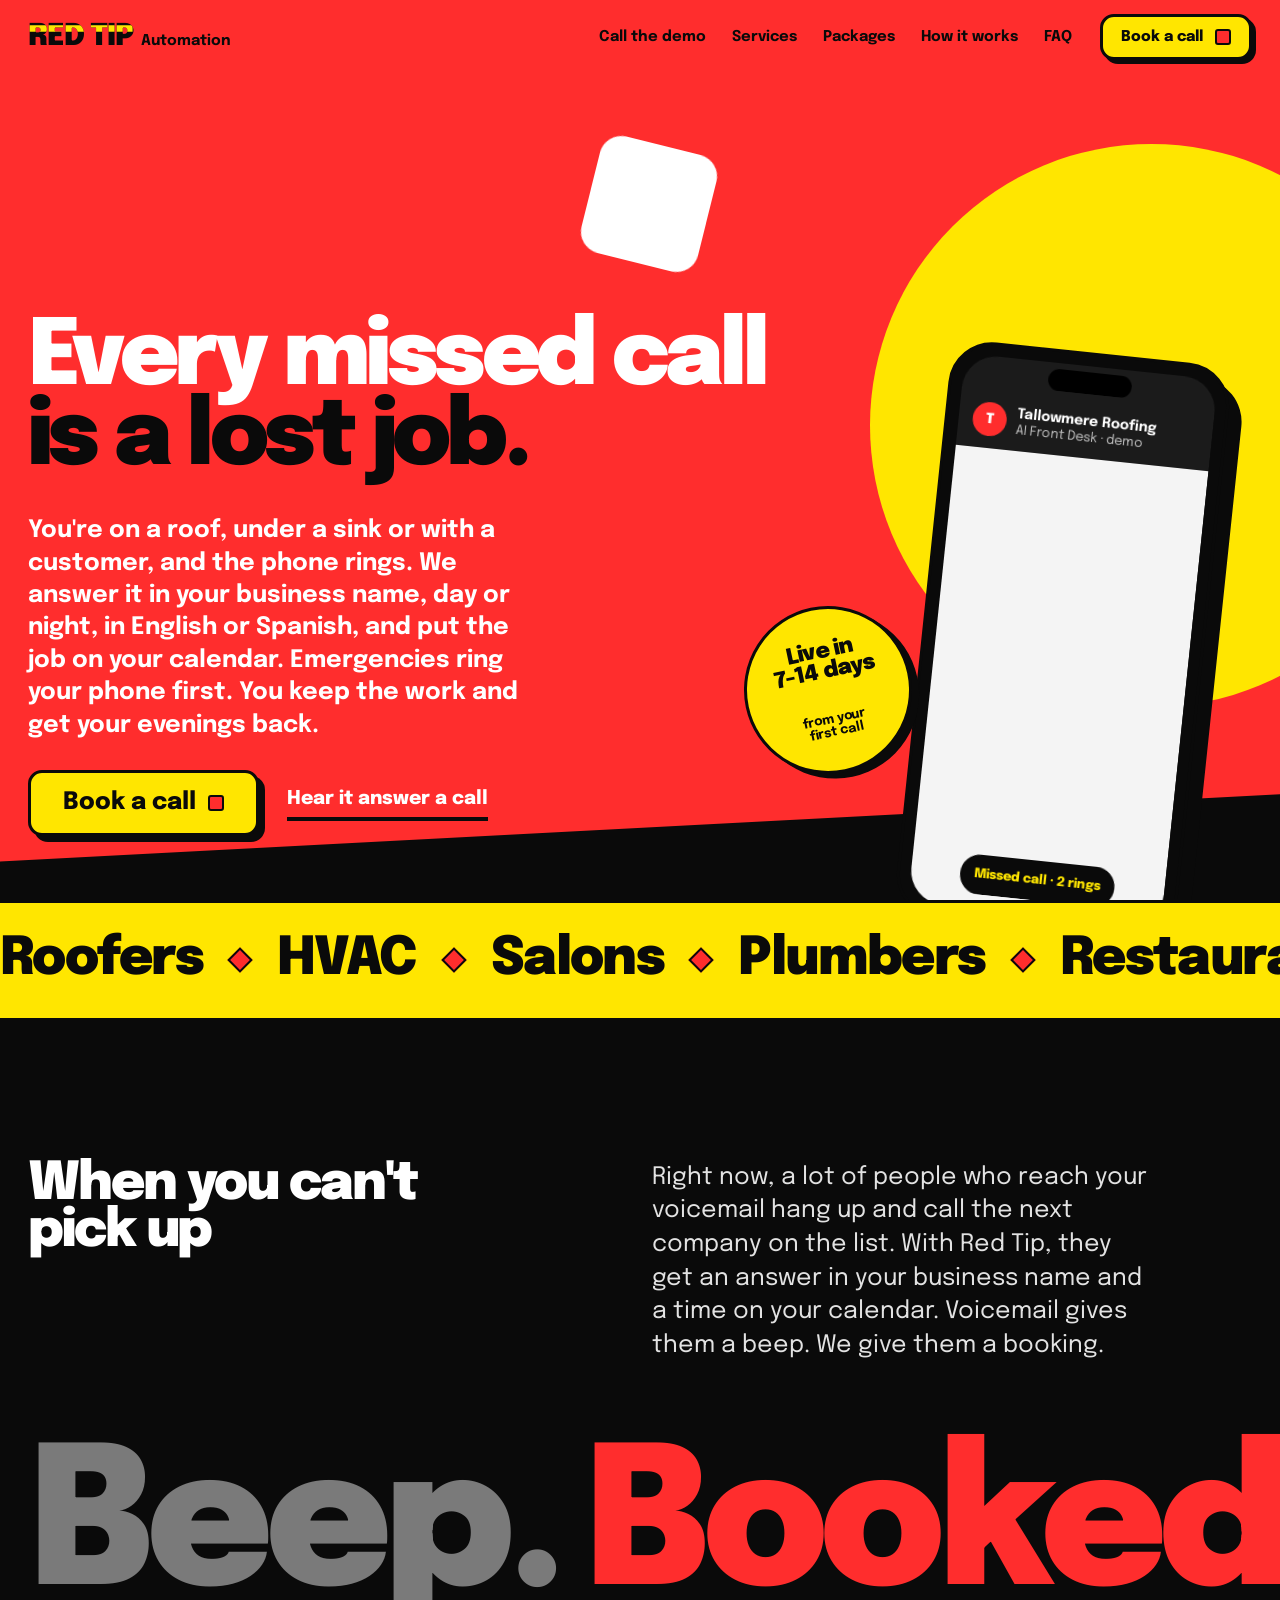
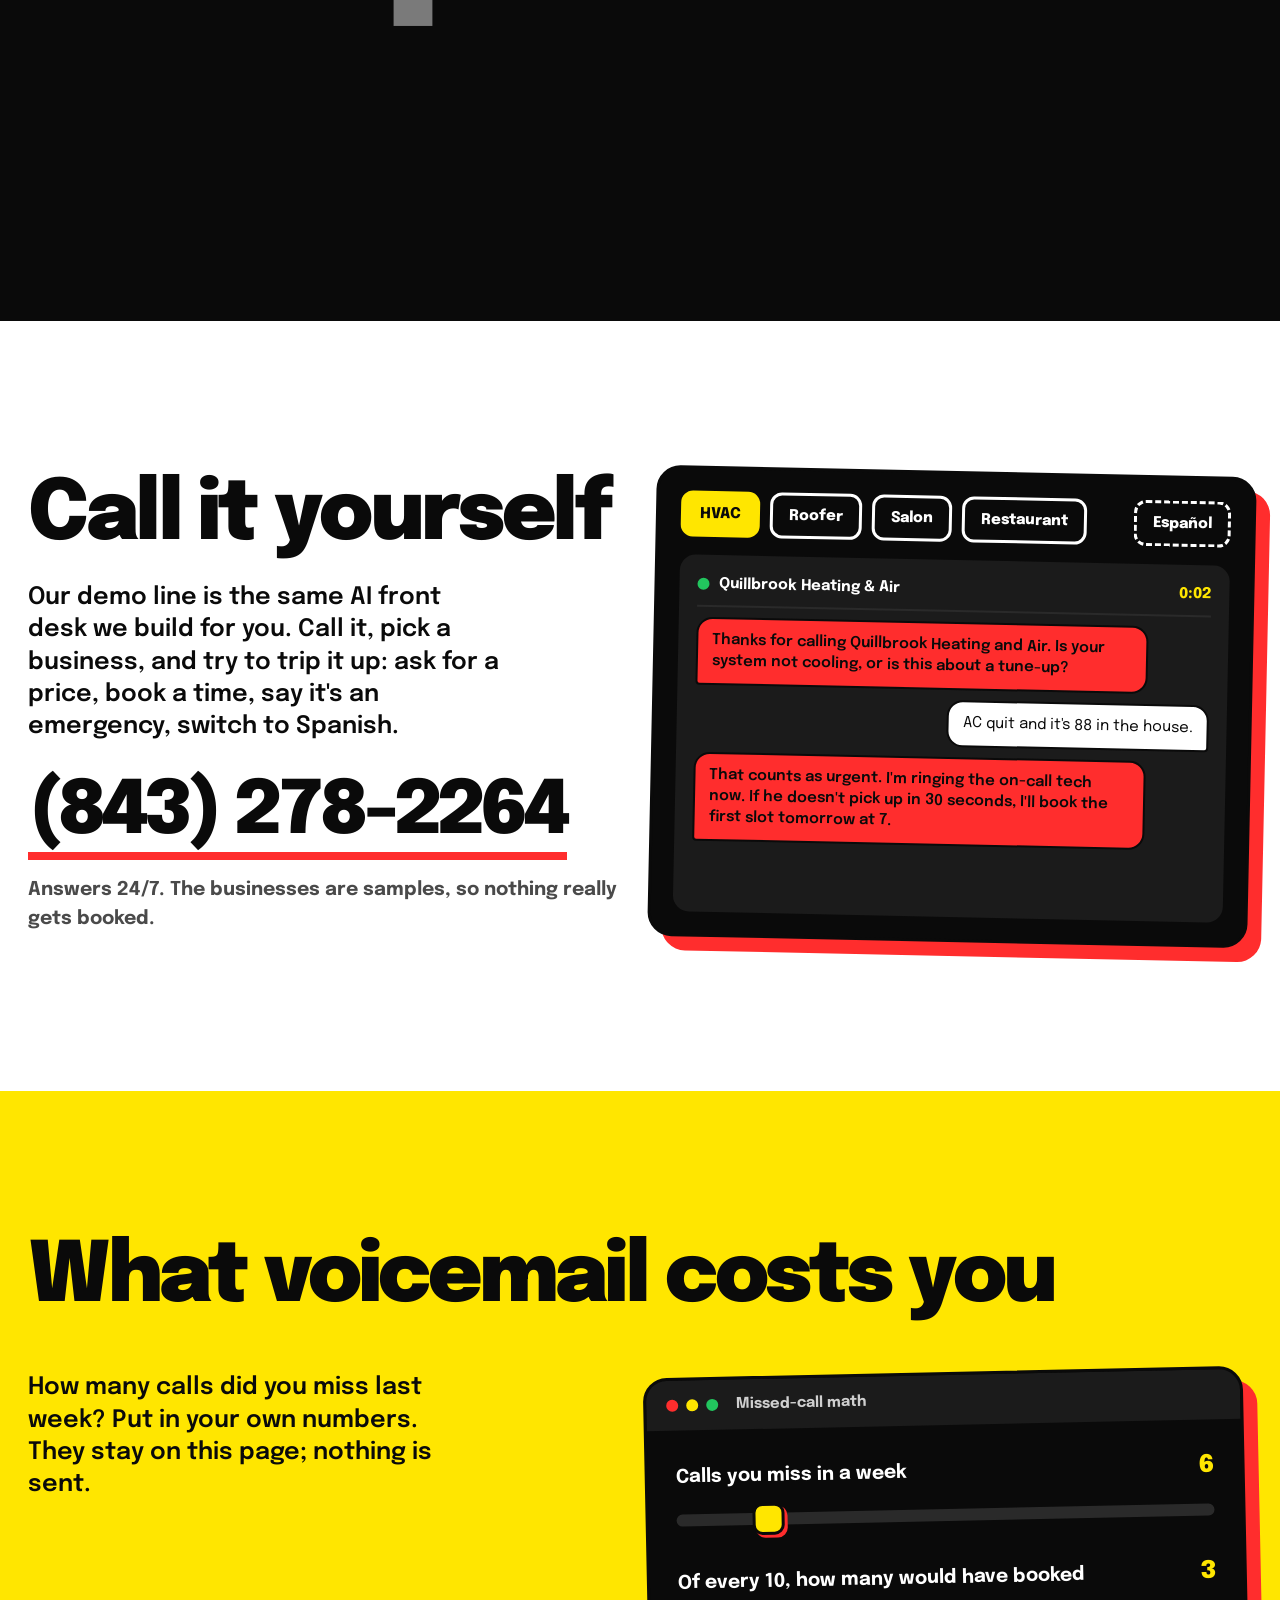
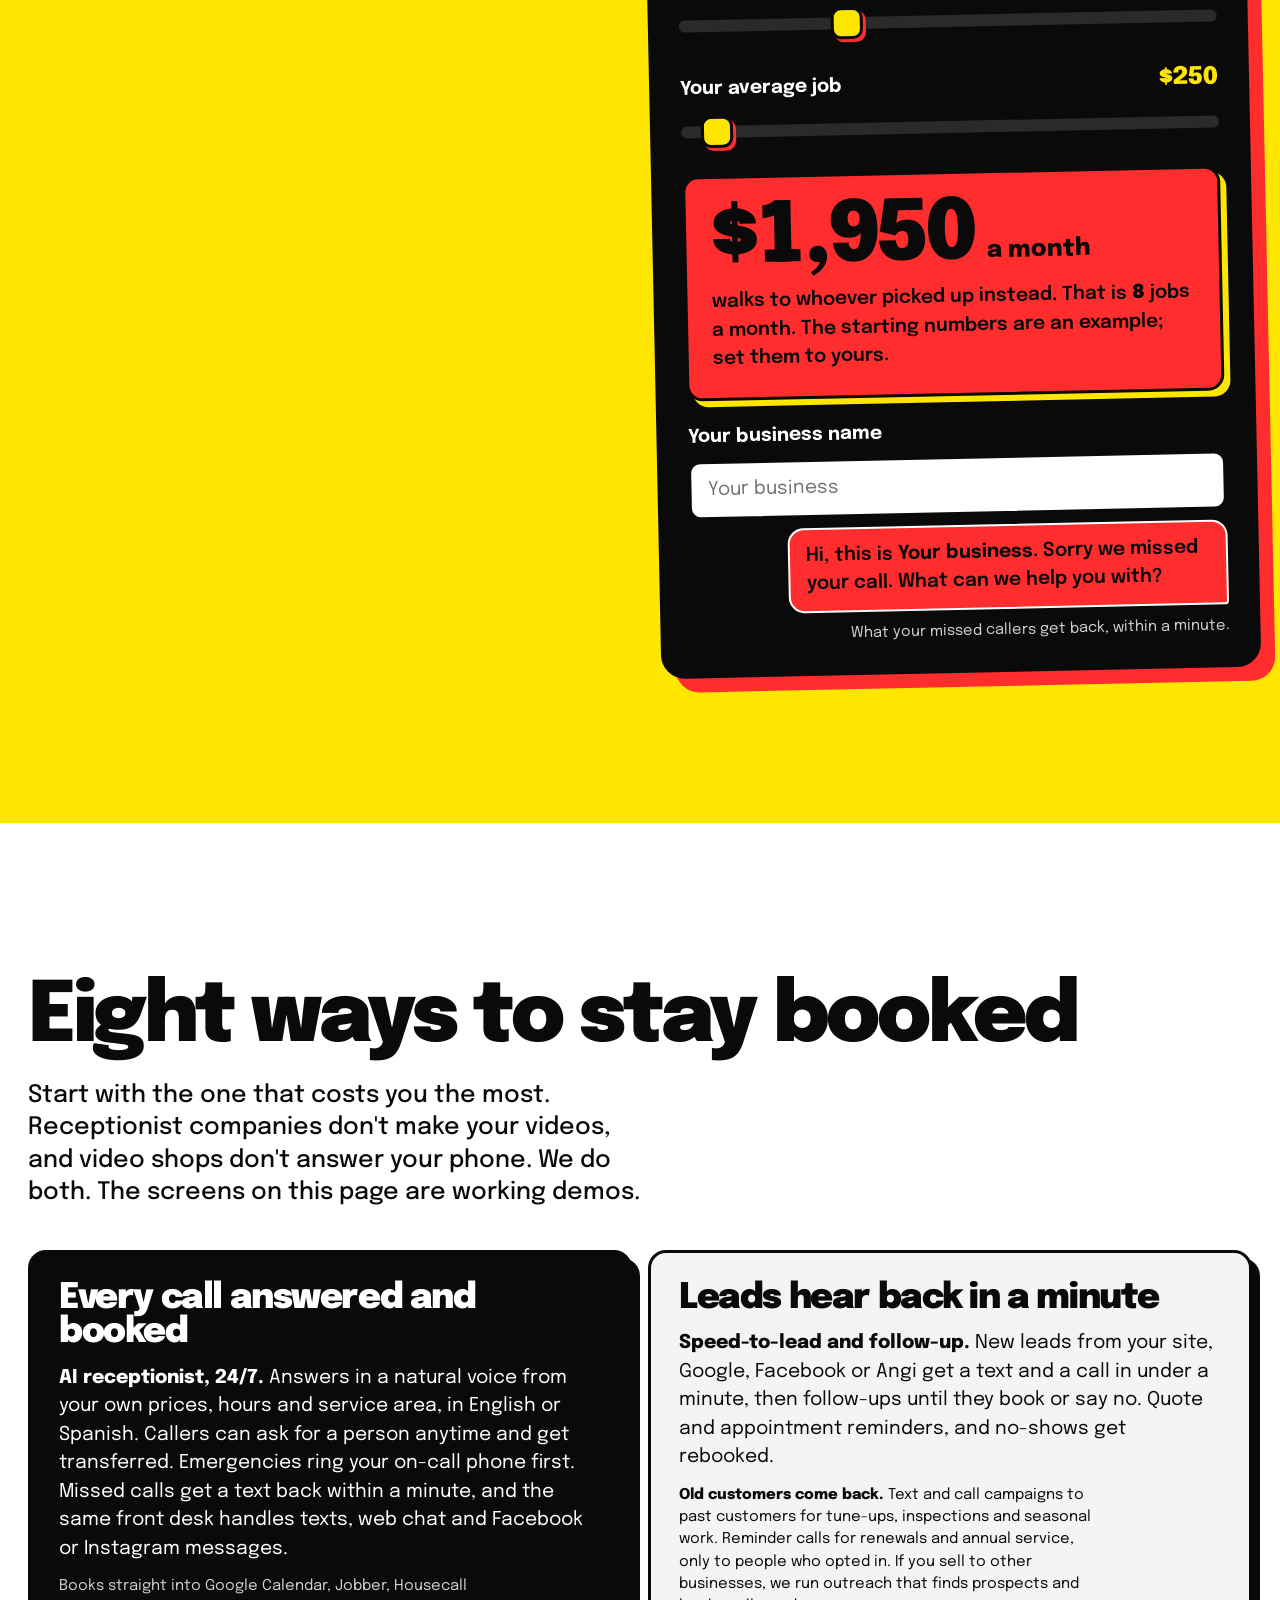
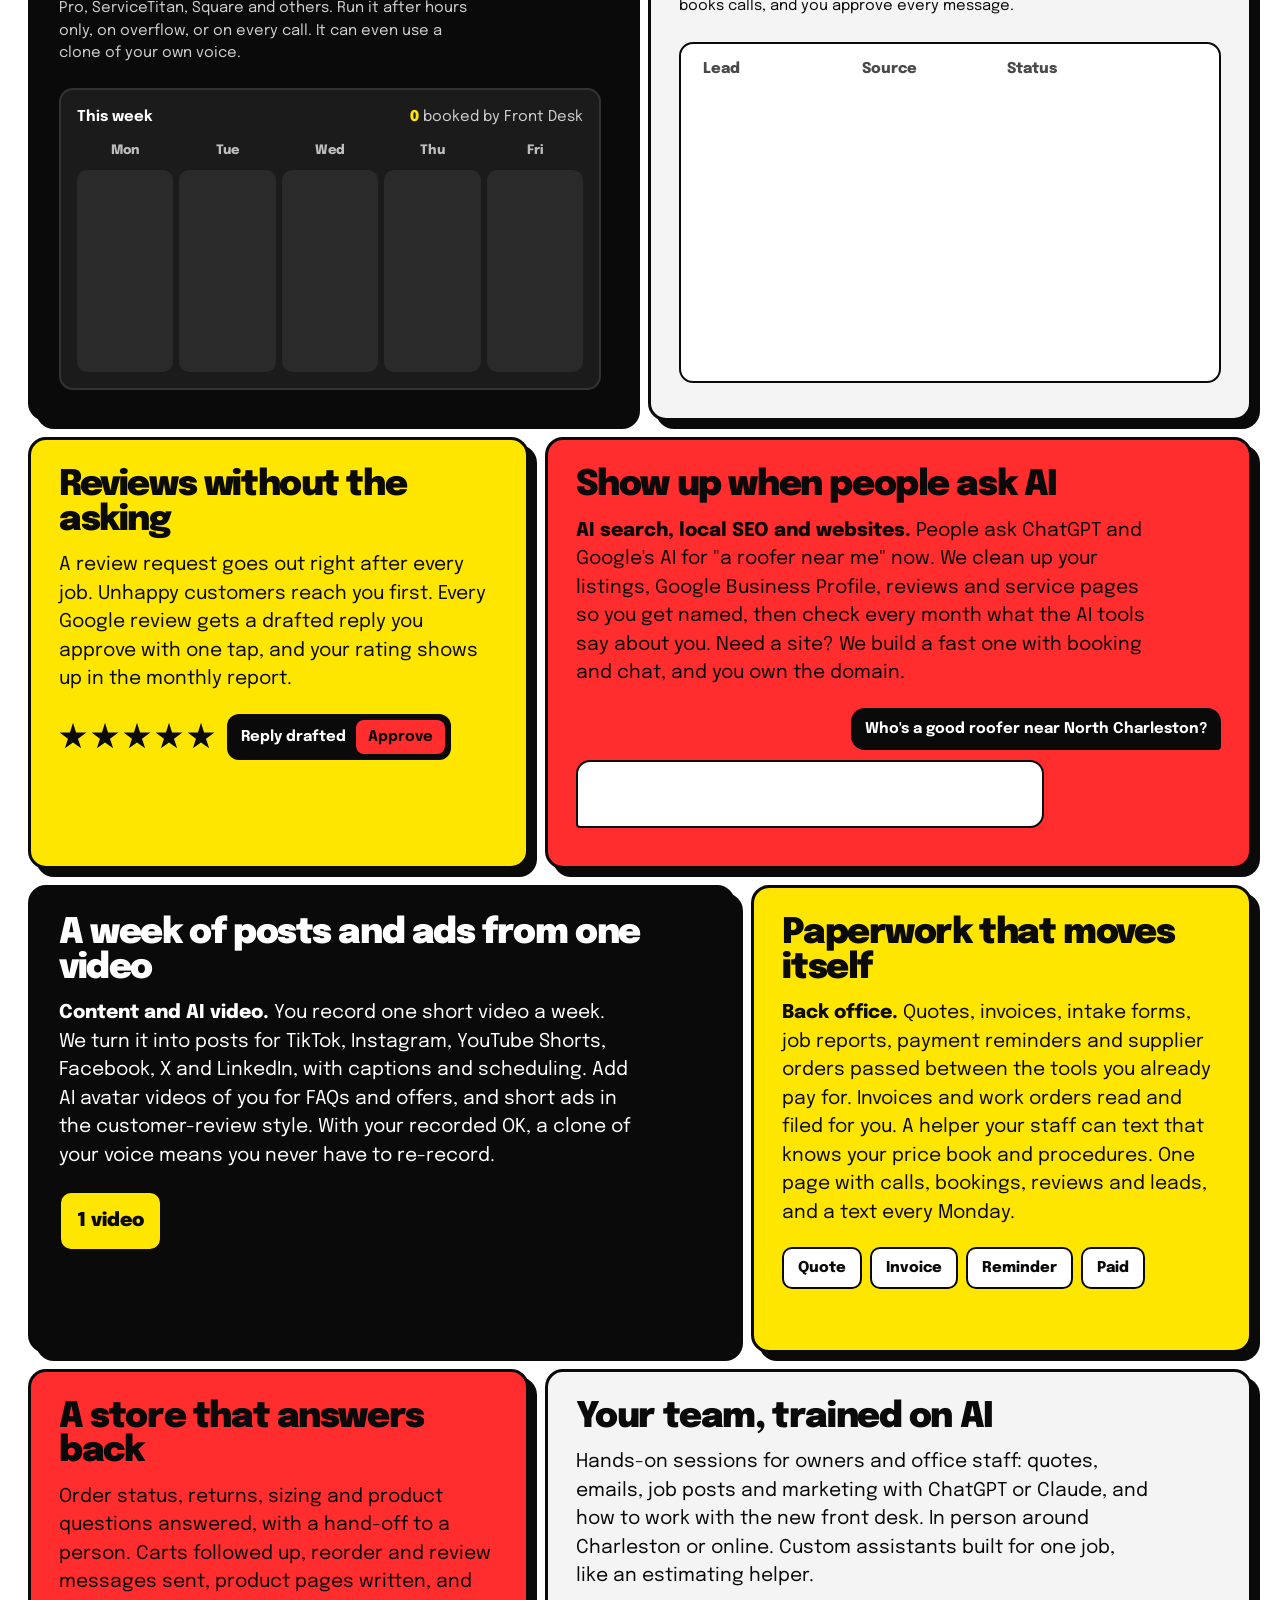
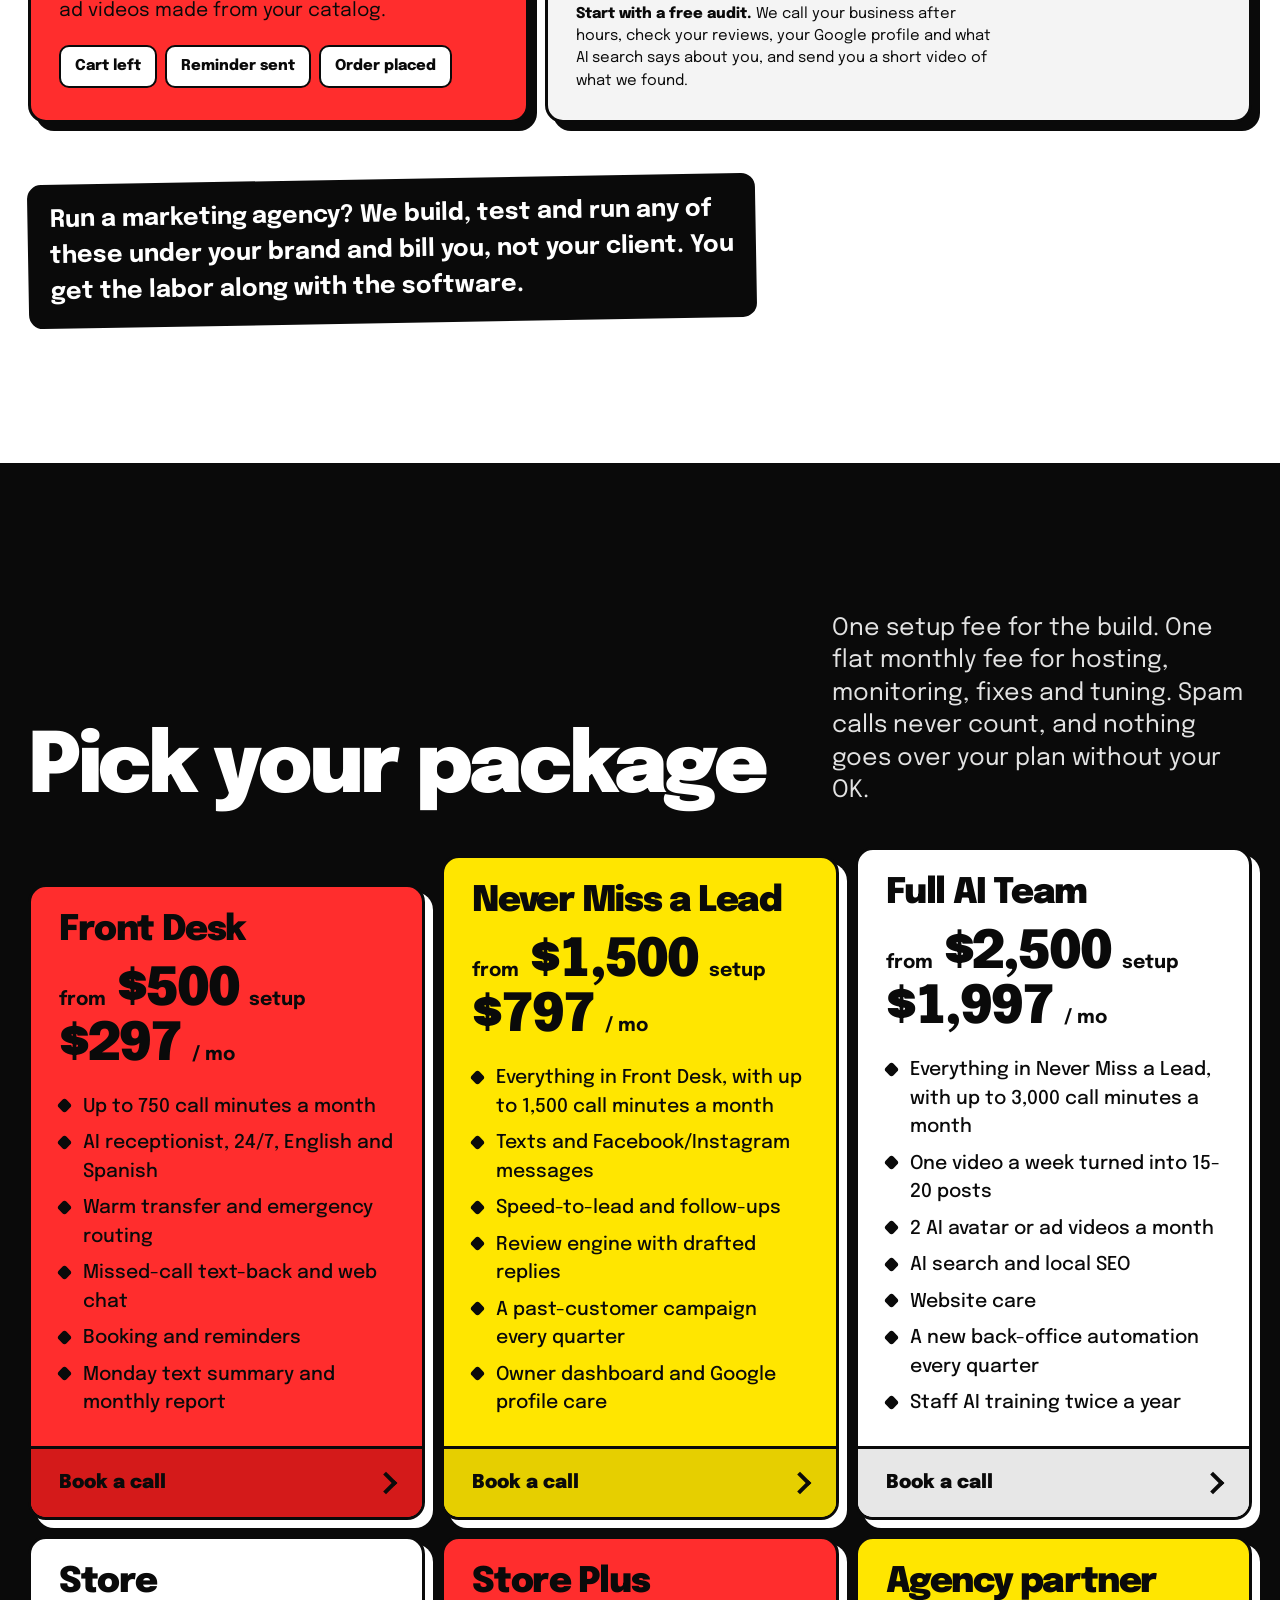
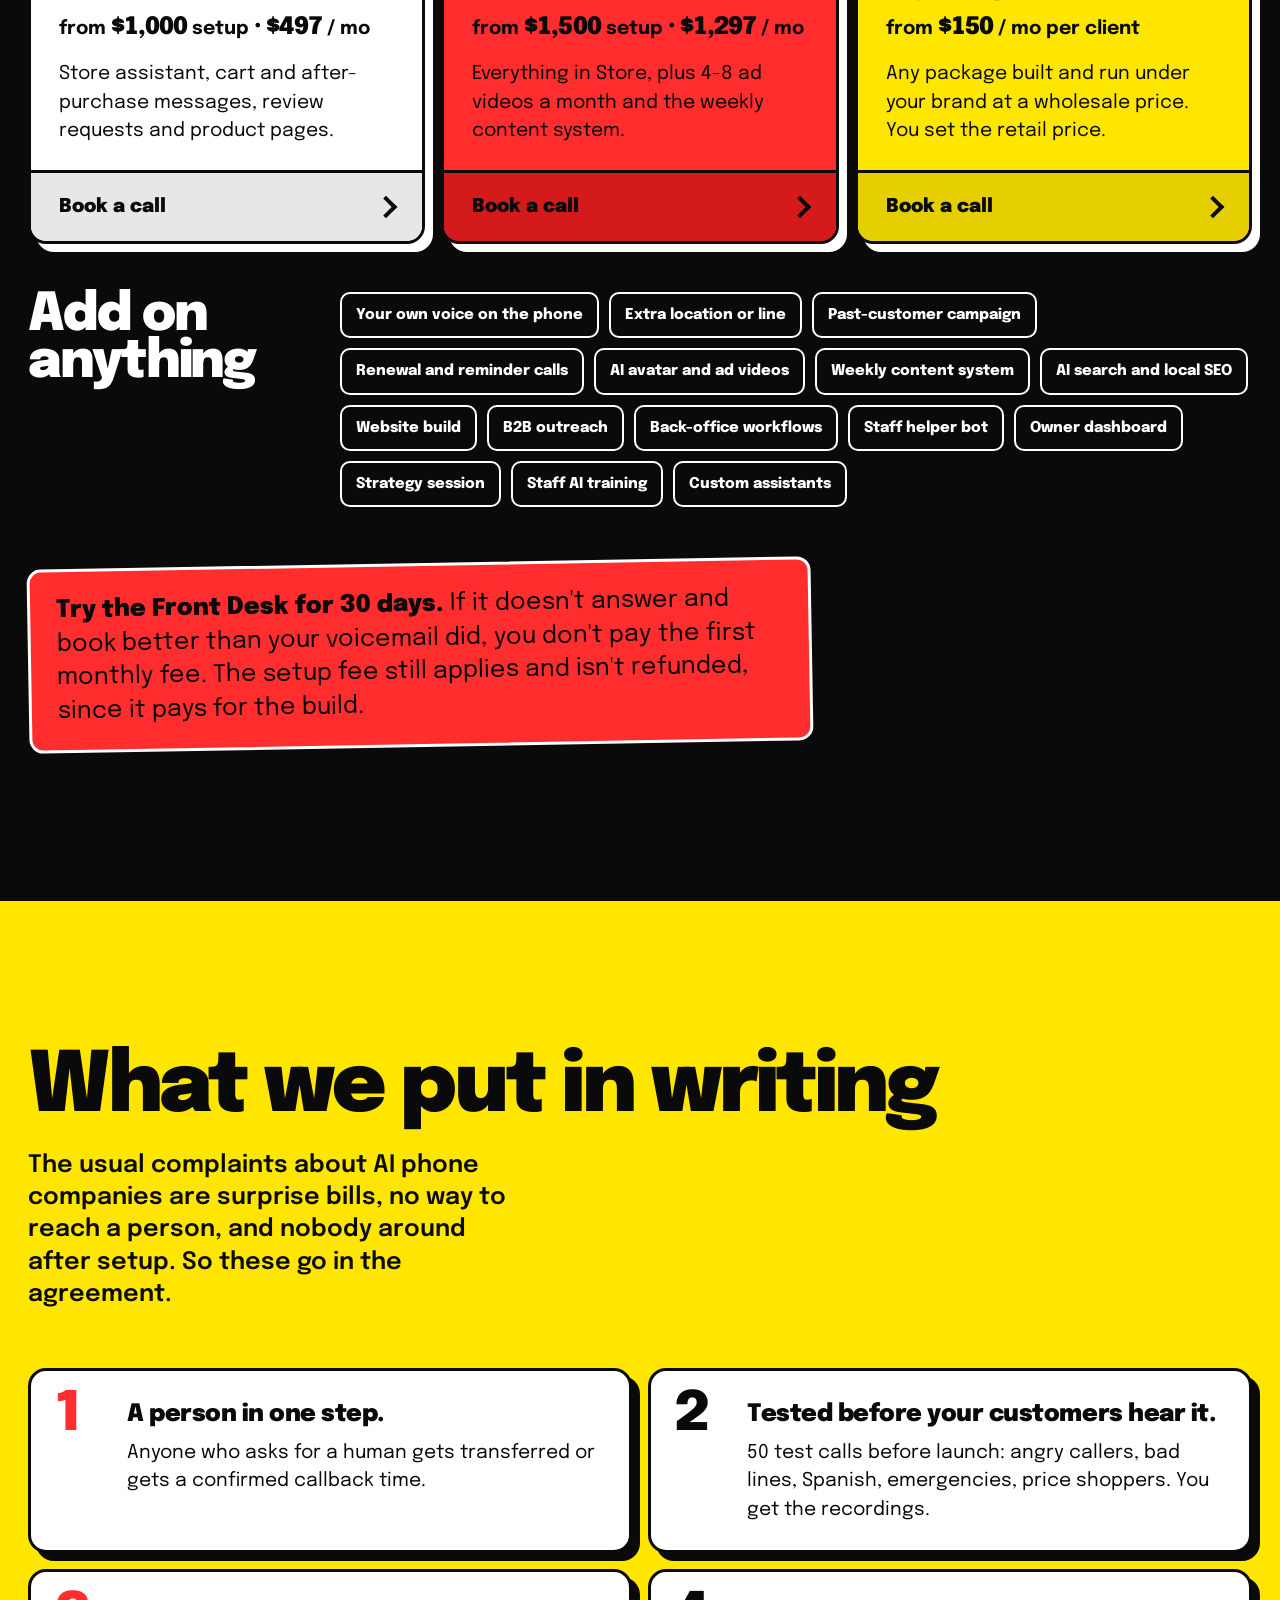
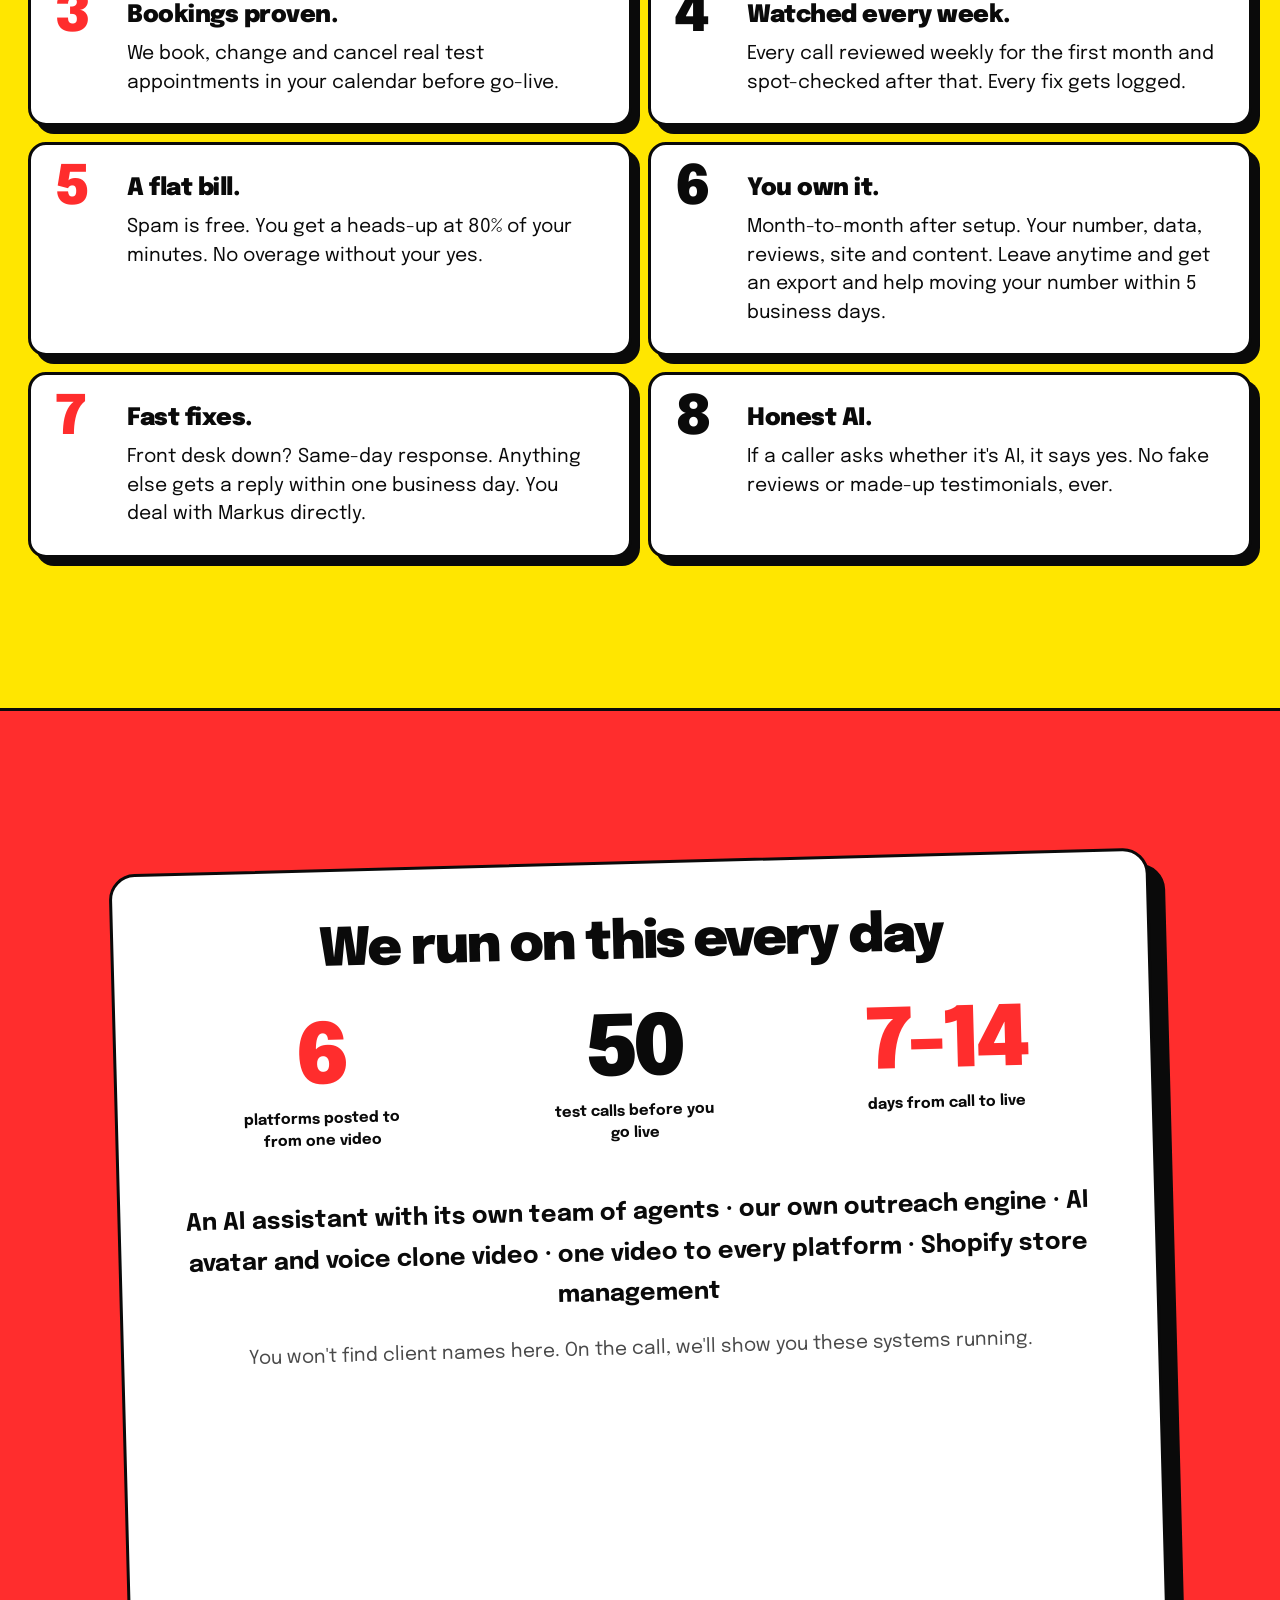
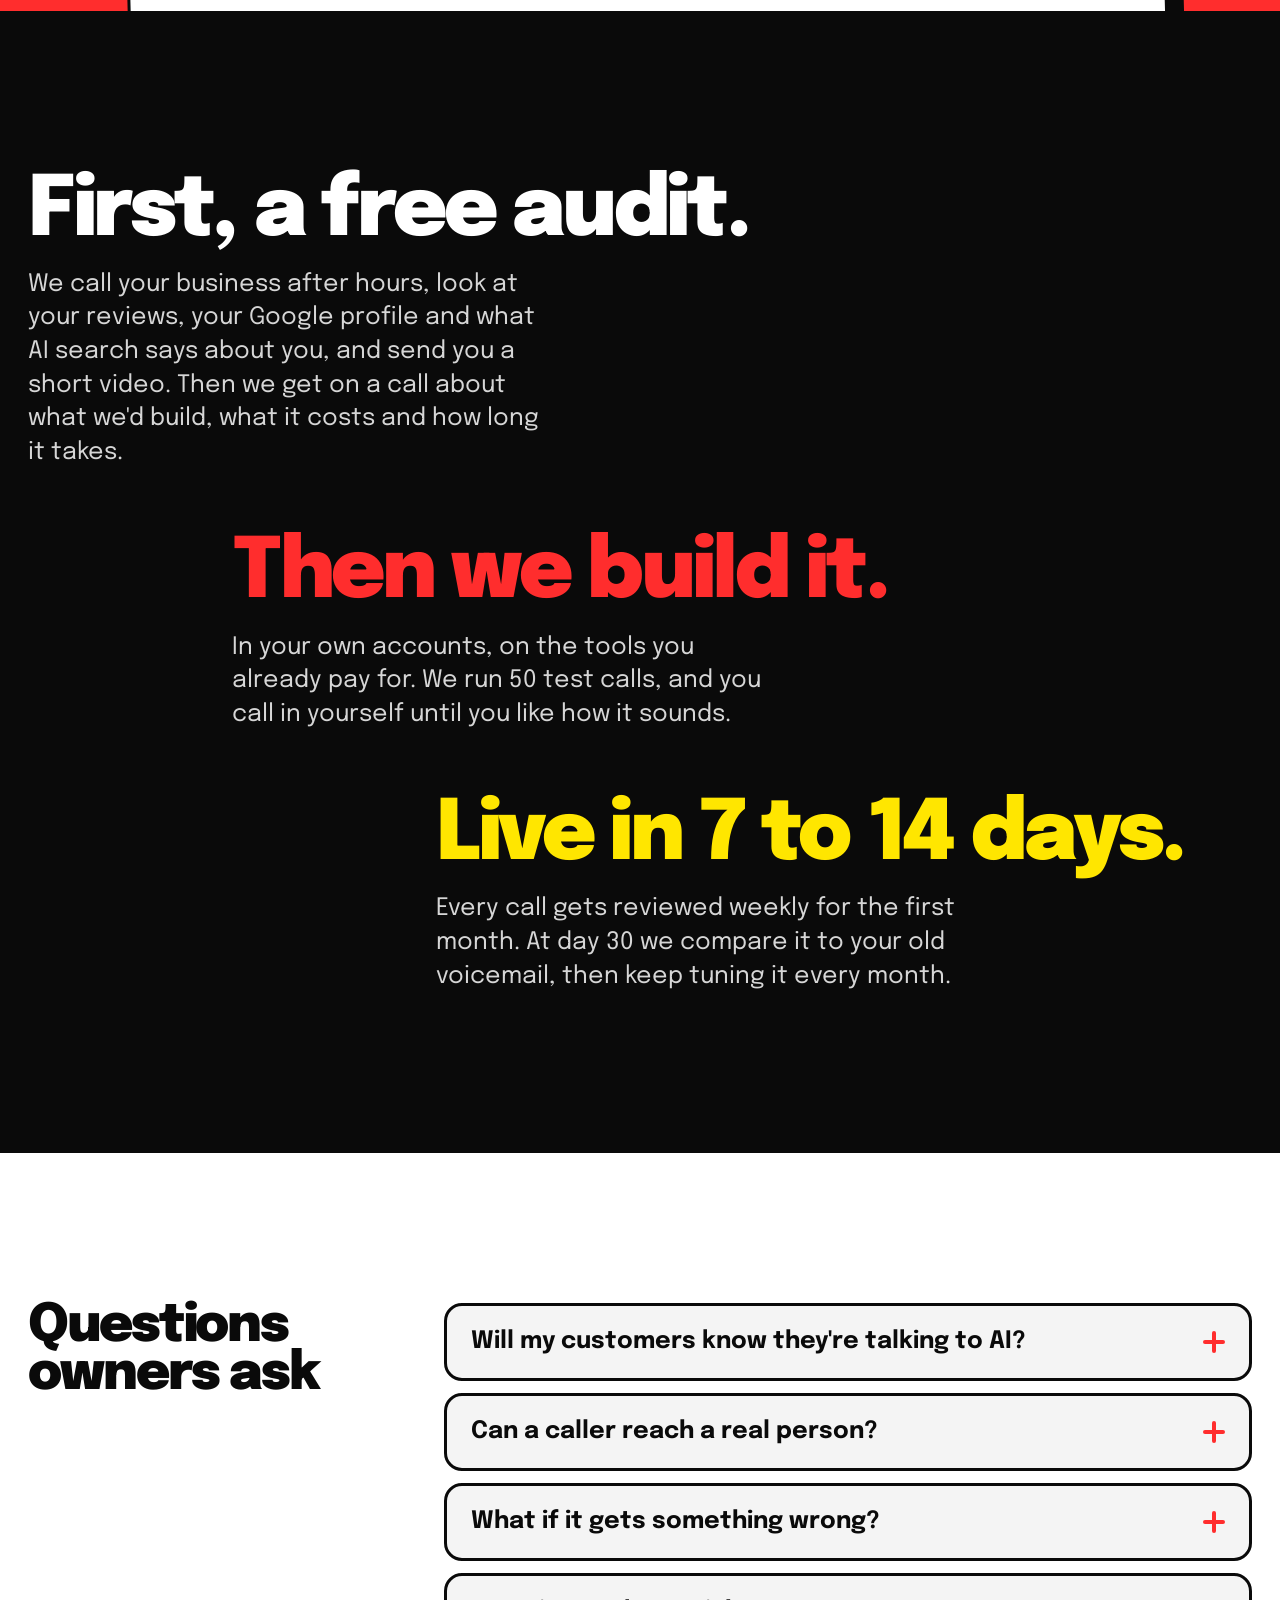
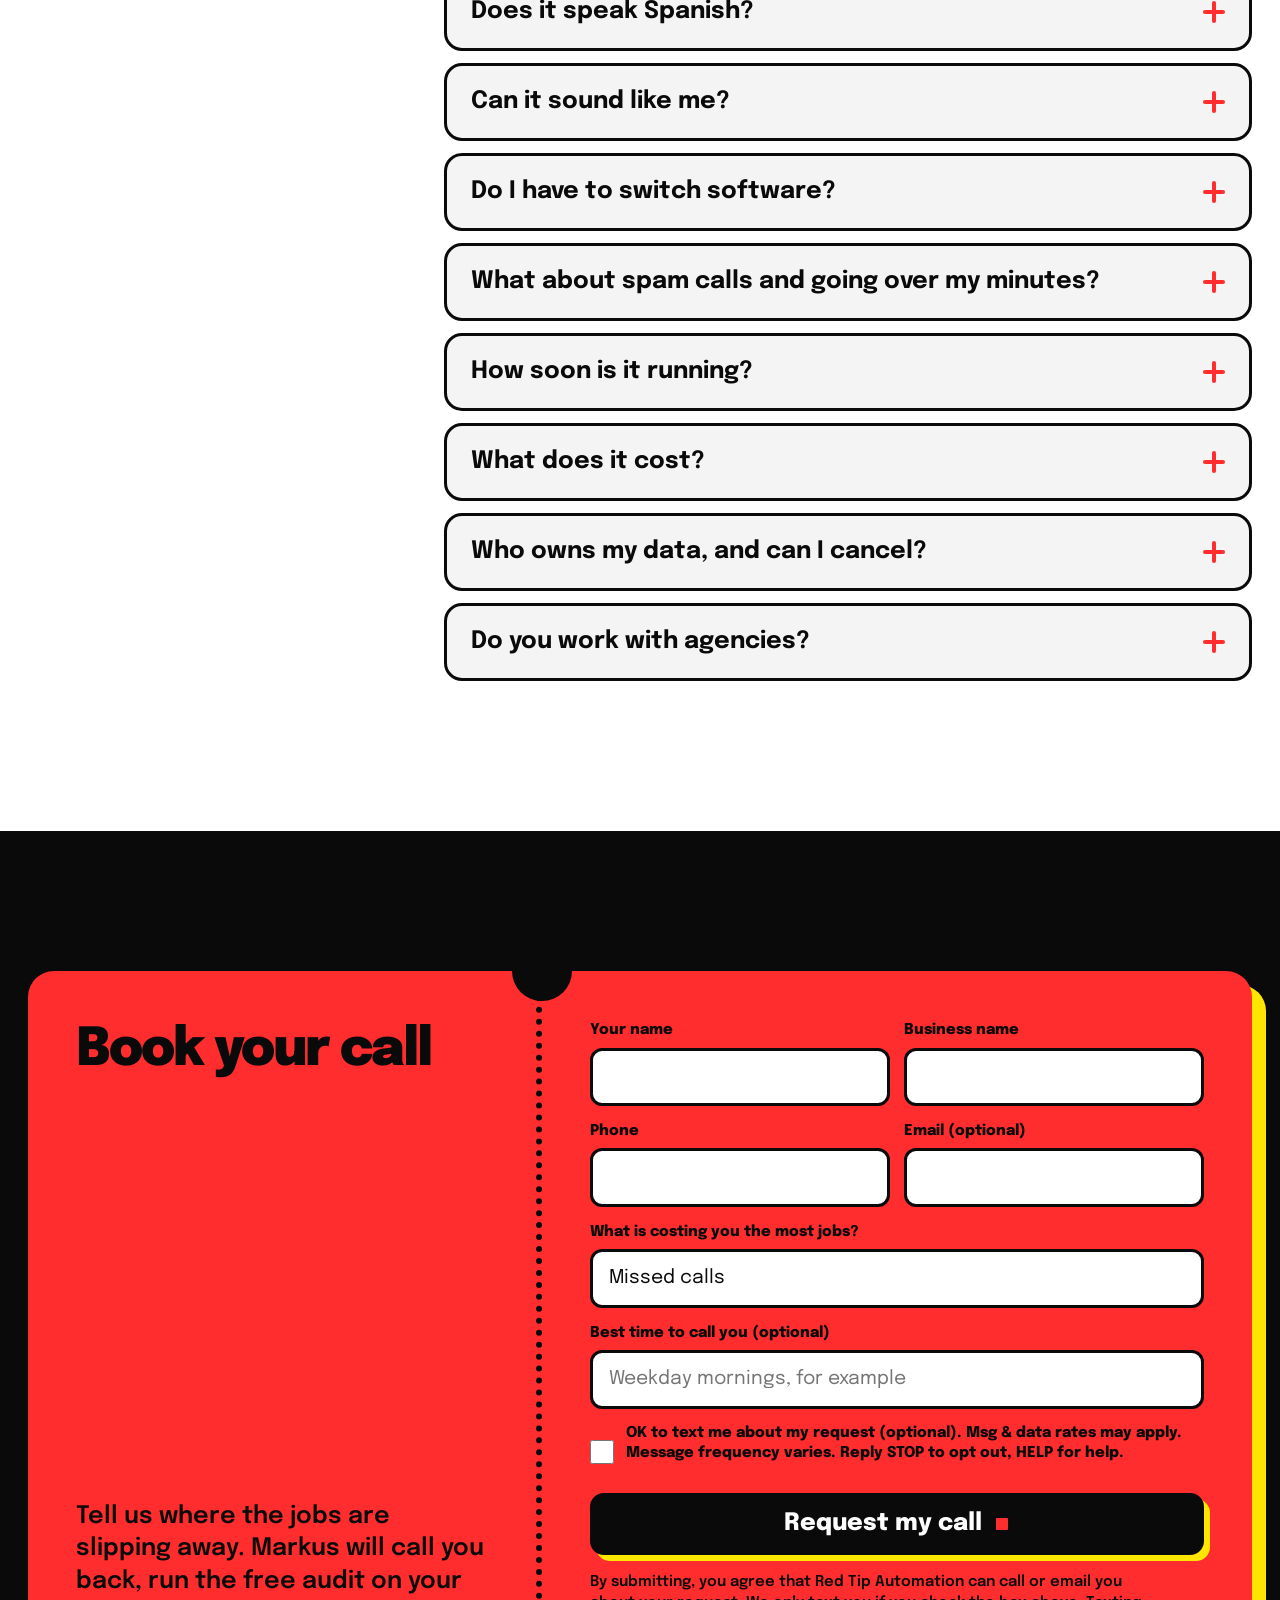
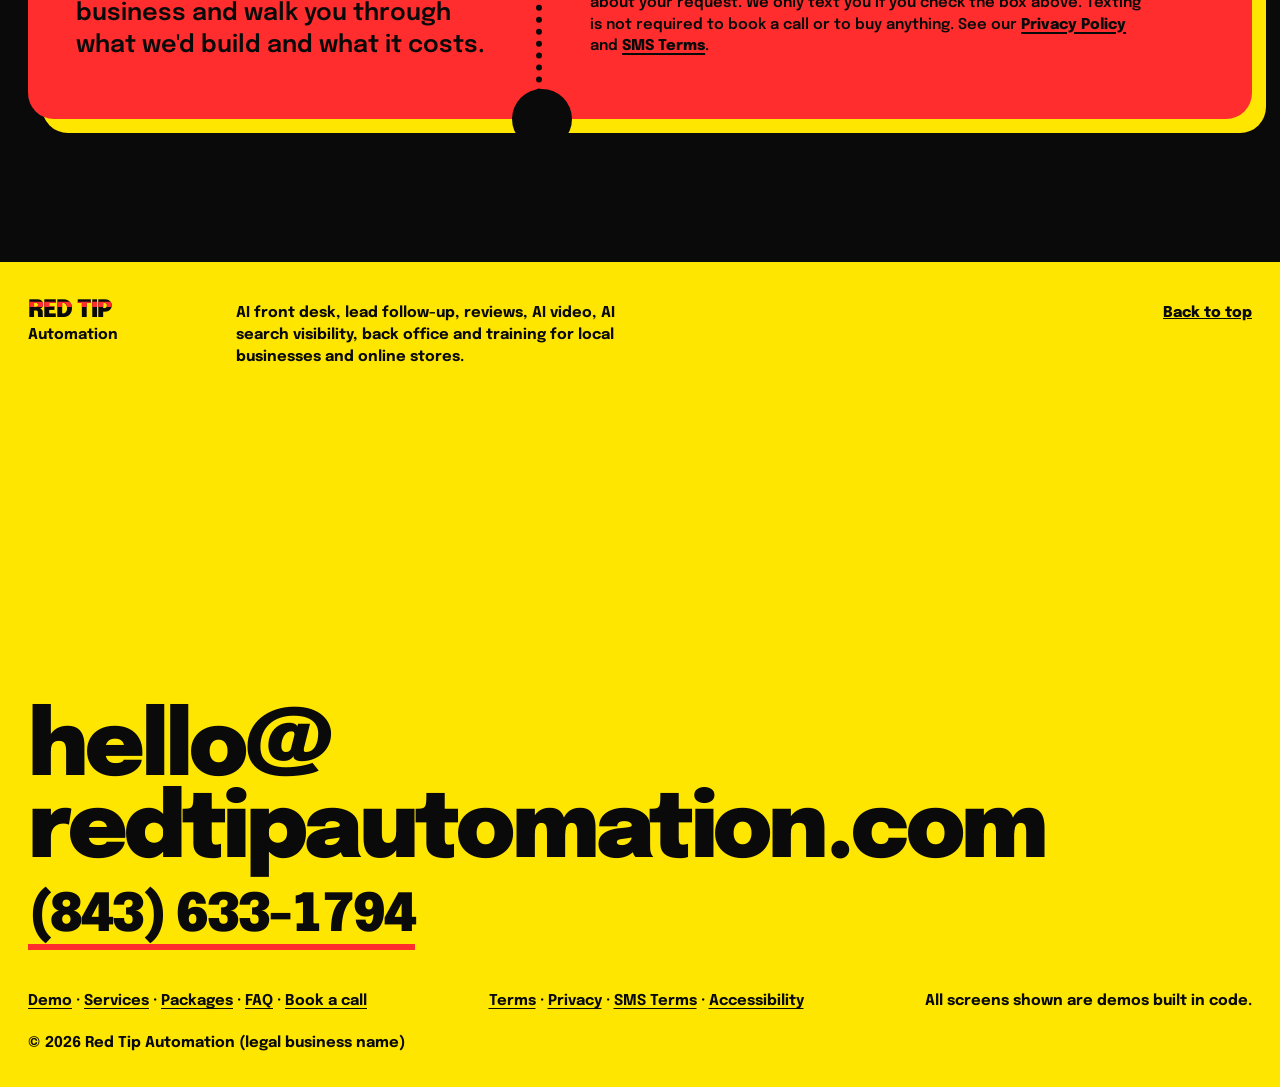
==== commit 289b2a52: "Add demo line number and booking form sender The demo number (843) 278-2264 goes live on the page. T" ====
--- a/index.html
+++ b/index.html
@@ -89,8 +89,8 @@
     <h2 id="demo-h" class="h-big">Call it yourself</h2>
     <p class="lead">Our demo line is the same AI front desk we build for you. Call it, pick a business, and try to trip it up: ask for a price, book a time, say it's an emergency, switch to Spanish.</p>
     
-    <a class="demo-num" href="#book">Demo number coming soon</a>
-    <p class="demo-note">Answers 24/7 and texts you a summary after the call.</p>
+    <a class="demo-num" href="tel:+18432782264">(843) 278-2264</a>
+    <p class="demo-note">Answers 24/7. The businesses are samples, so nothing really gets booked.</p>
   </div>
   <div class="call rv" data-ui>
     <div class="call-pick" role="group" aria-label="Pick a business for the demo">
@@ -332,12 +332,13 @@
 
 <section class="book" id="book" data-ink="#ffffff" data-tip="#ffe600" aria-labelledby="book-h">
   
-  <form class="coupon rv" id="book-form" action="#book" method="post" novalidate>
+  <form class="coupon rv" id="book-form" action="#book" method="post" novalidate data-endpoint="">
     <div class="cp-say">
       <h2 id="book-h" class="h-mid">Book your call</h2>
       <p>Tell us where the jobs are slipping away. Markus will call you back, run the free audit on your business and walk you through what we'd build and what it costs.</p>
     </div>
     <div class="cp-fields">
+      <div hidden aria-hidden="true"><label for="f-website">Leave this empty</label><input id="f-website" name="website" type="text" tabindex="-1" autocomplete="off"></div>
       <div class="f"><label for="f-name">Your name</label><input id="f-name" name="name" type="text" autocomplete="name" required><p class="err" id="e-name"></p></div>
       <div class="f"><label for="f-biz">Business name</label><input id="f-biz" name="company" type="text" autocomplete="organization" required><p class="err" id="e-biz"></p></div>
       <div class="f"><label for="f-phone">Phone</label><input id="f-phone" name="phone" type="tel" autocomplete="tel" inputmode="tel" required><p class="err" id="e-phone"></p></div>
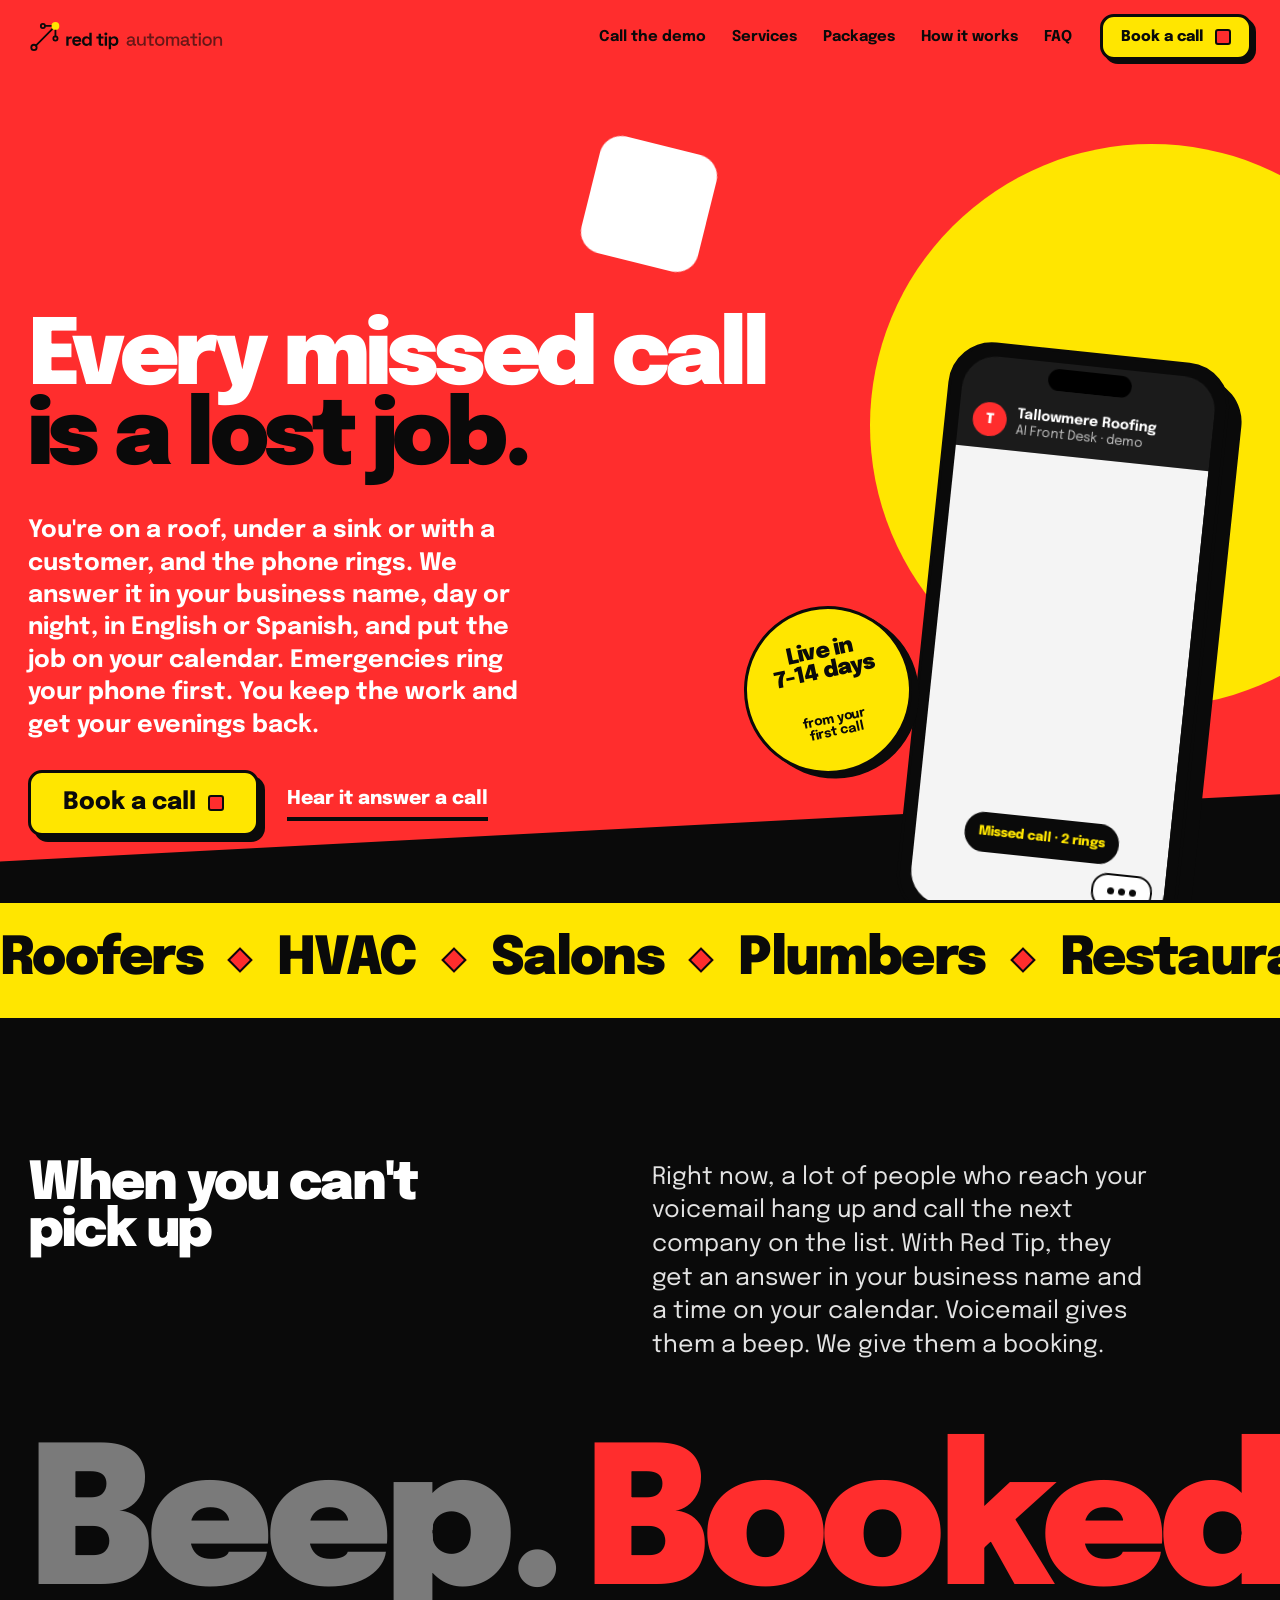
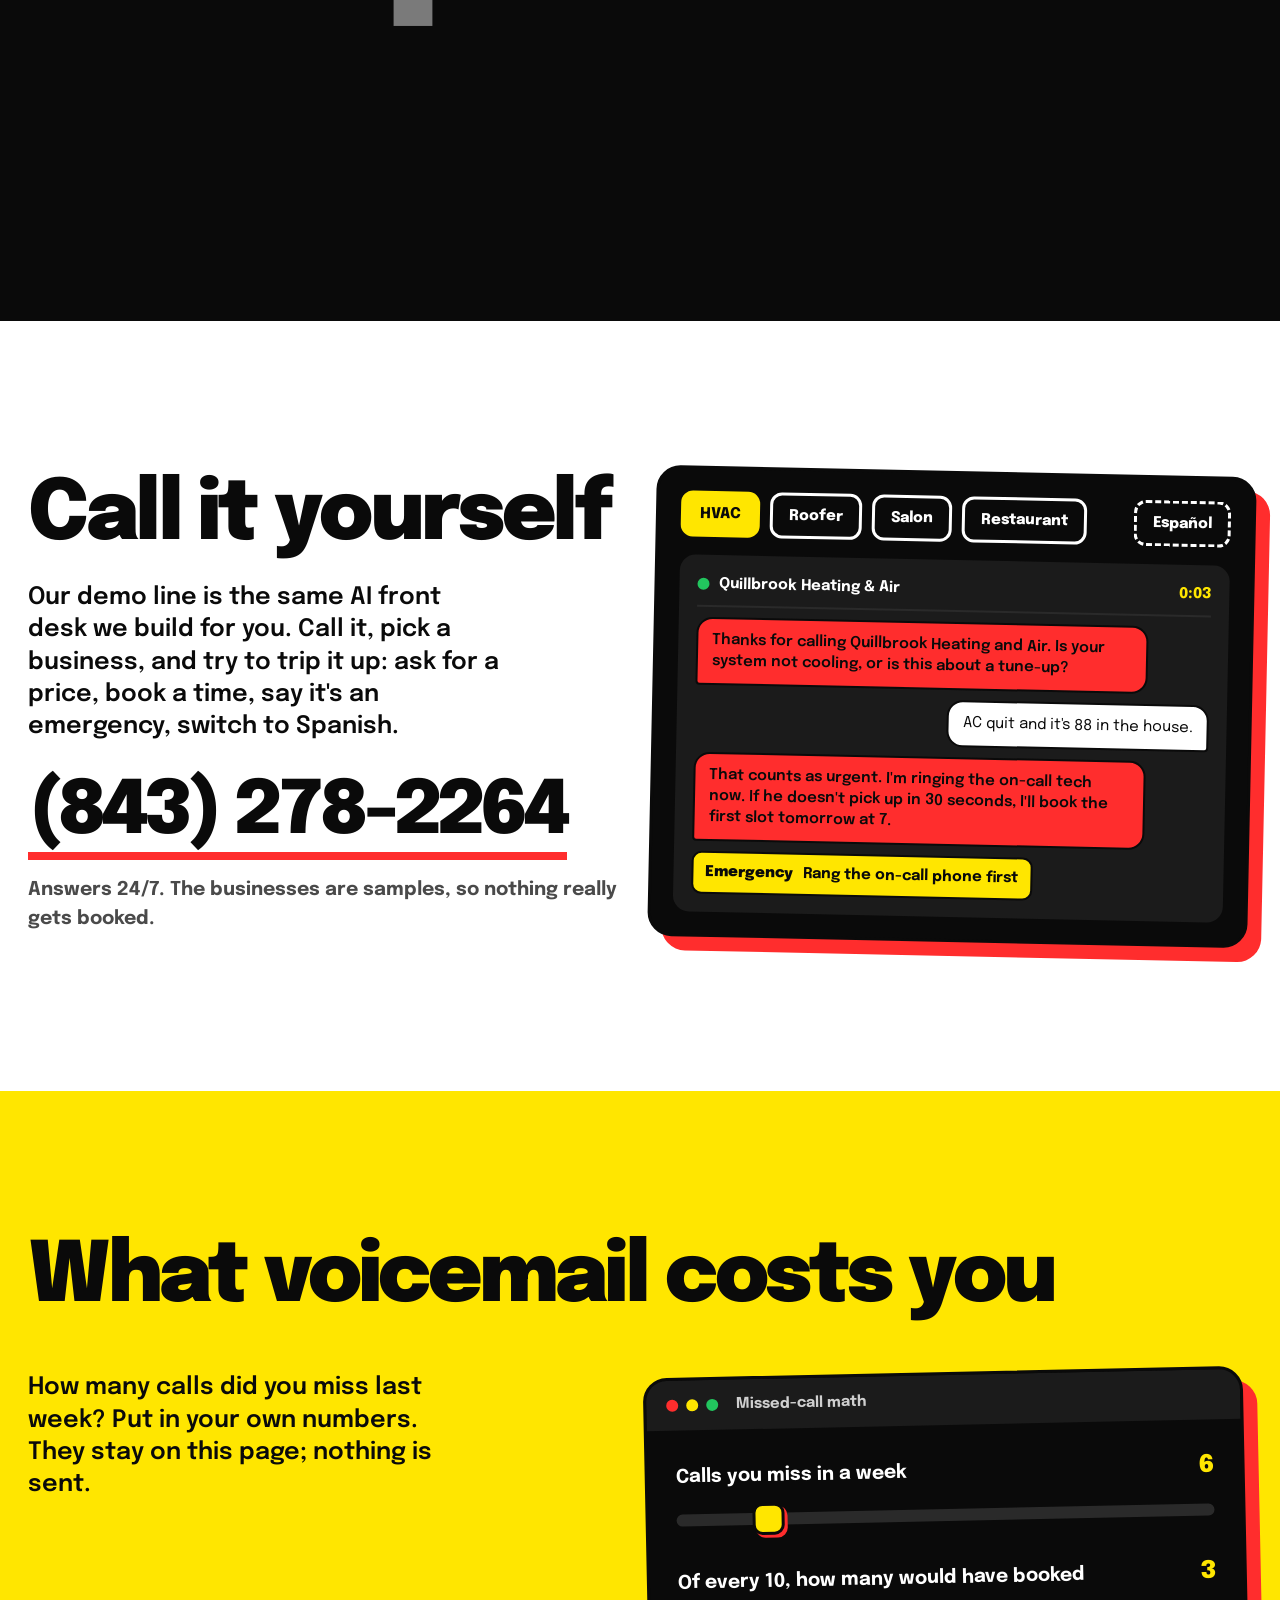
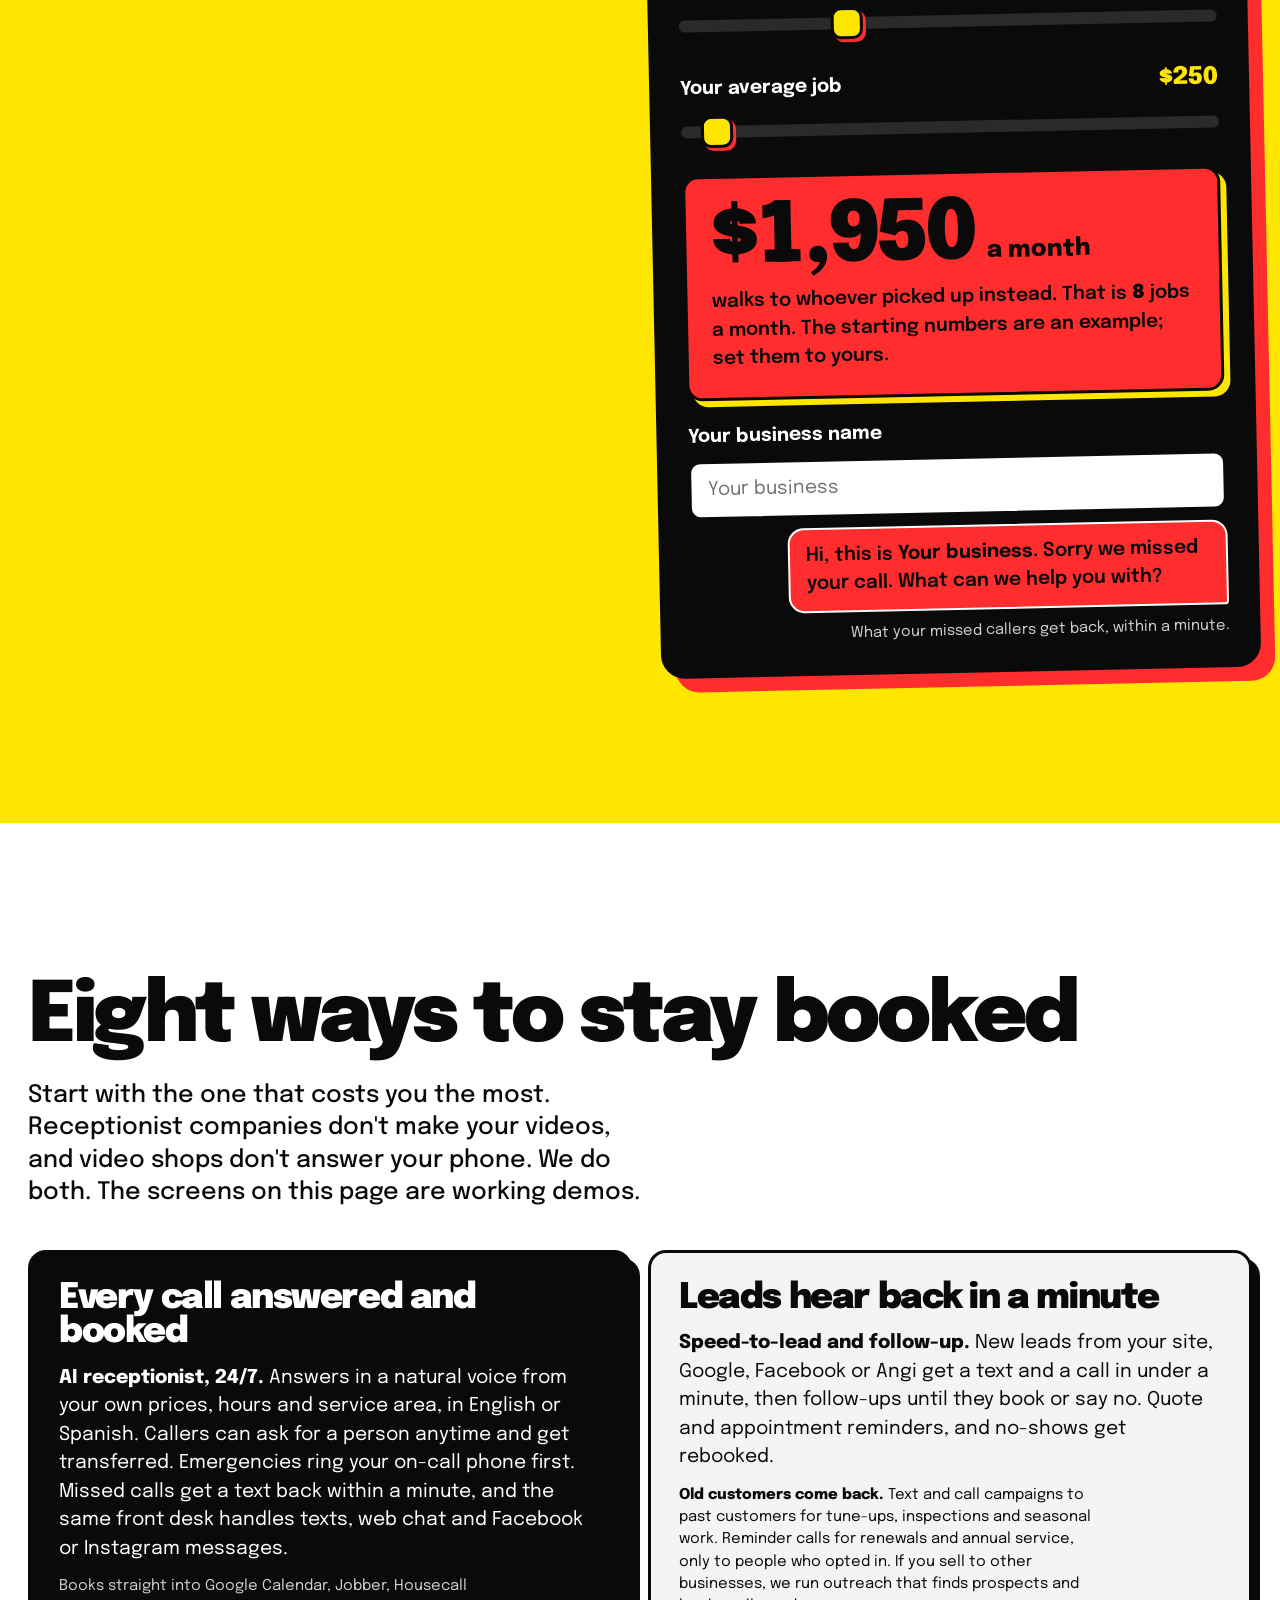
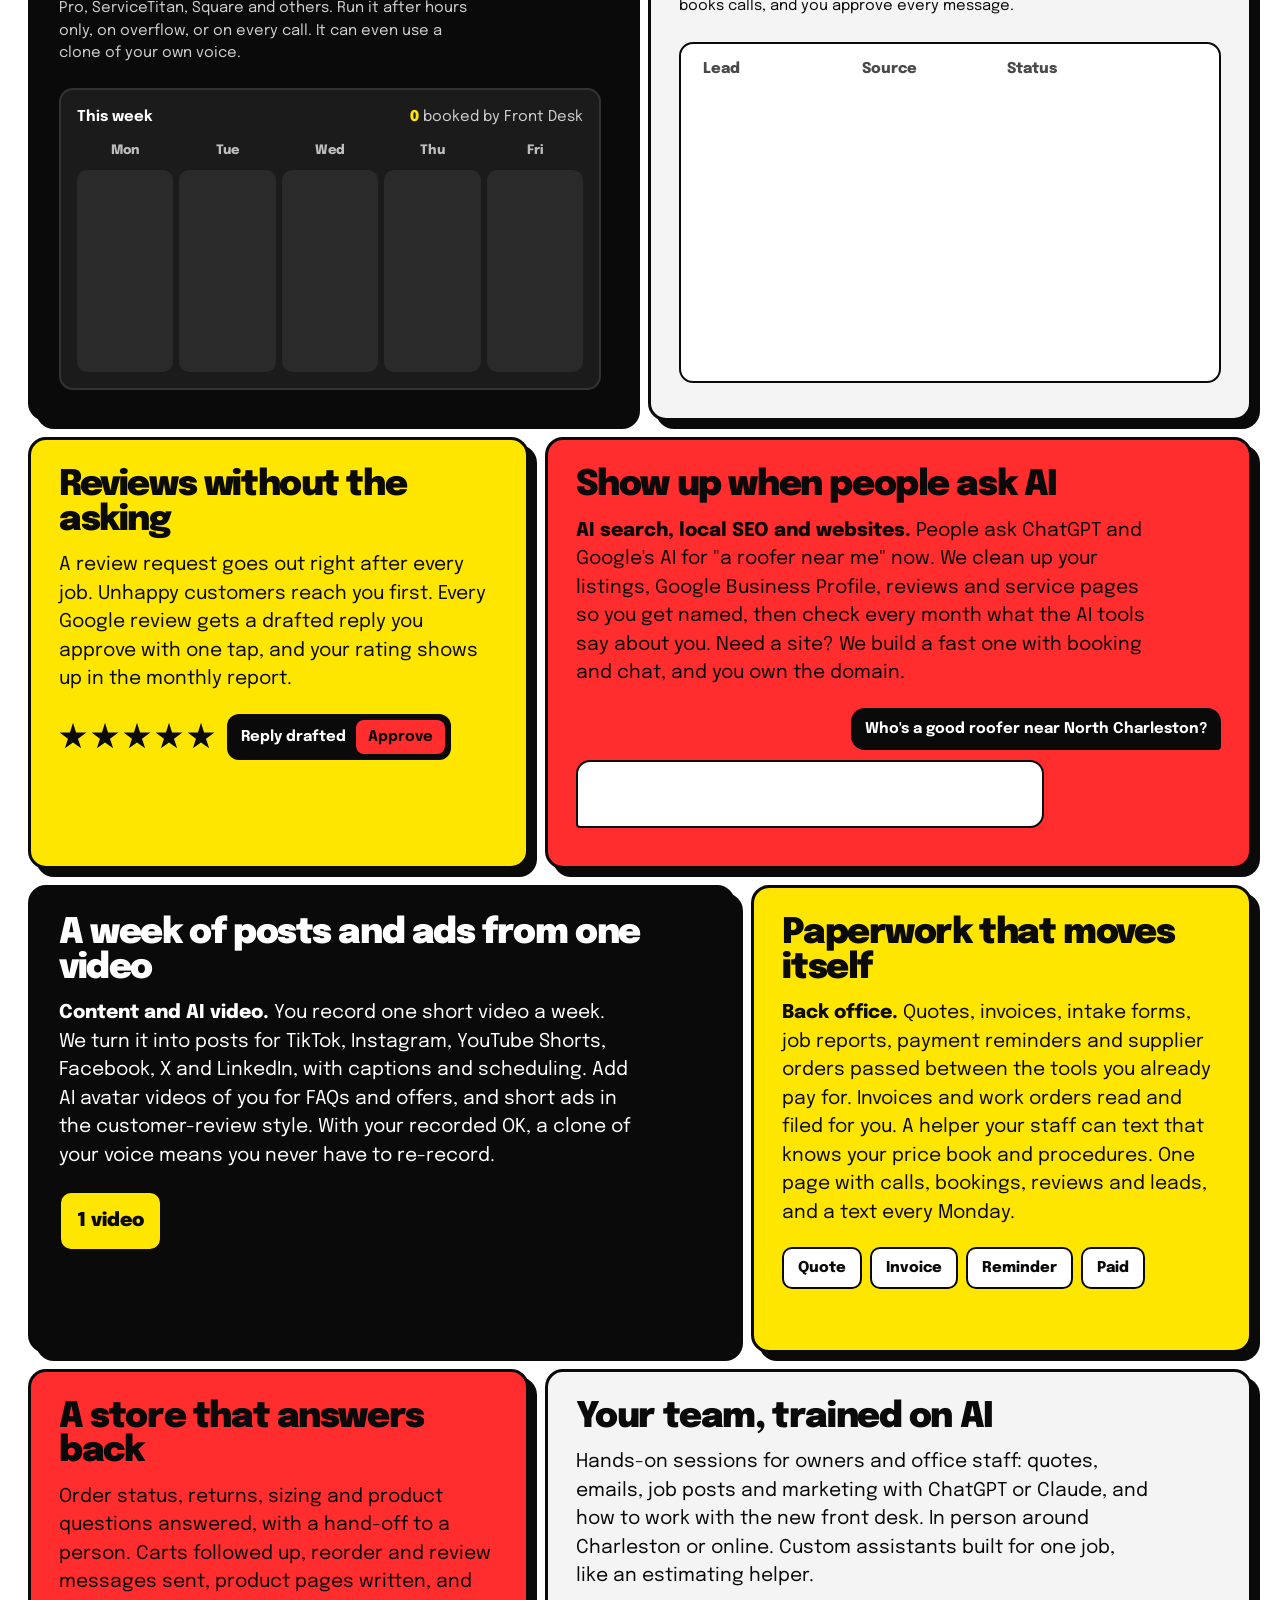
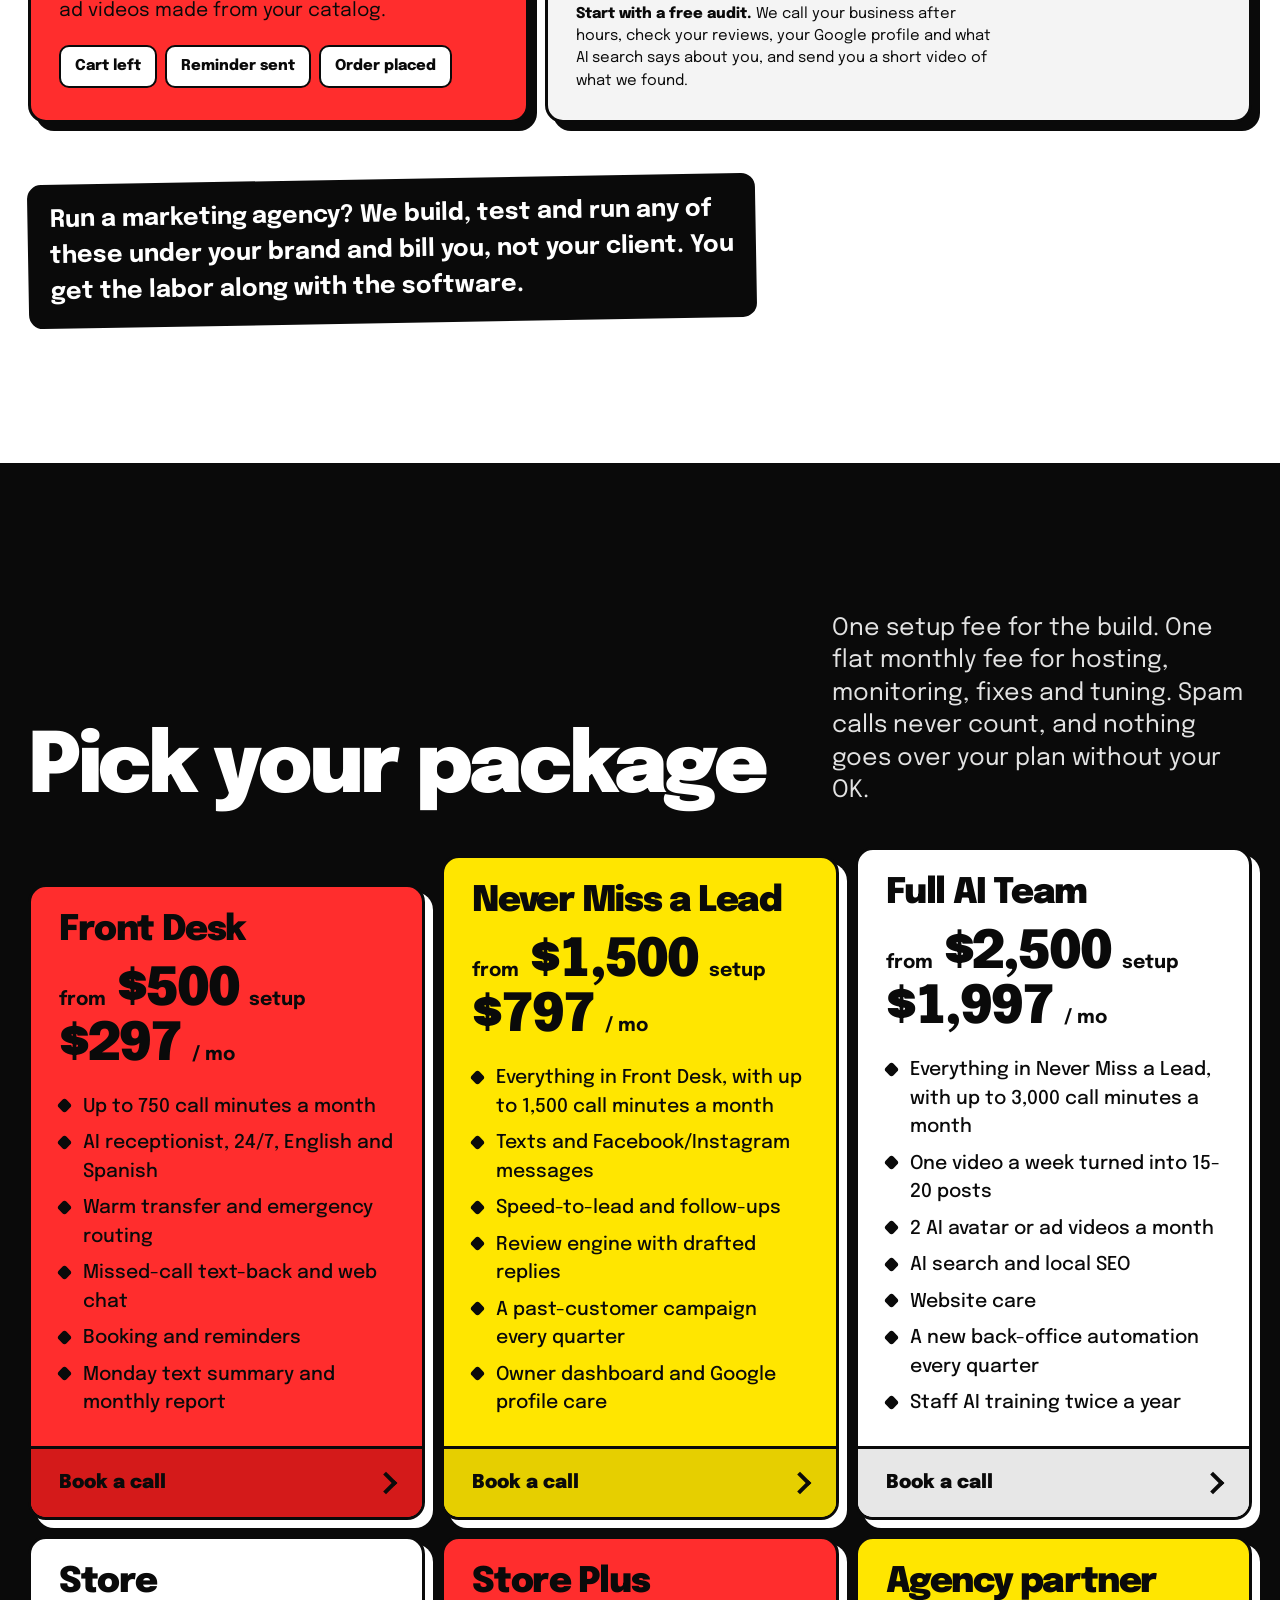
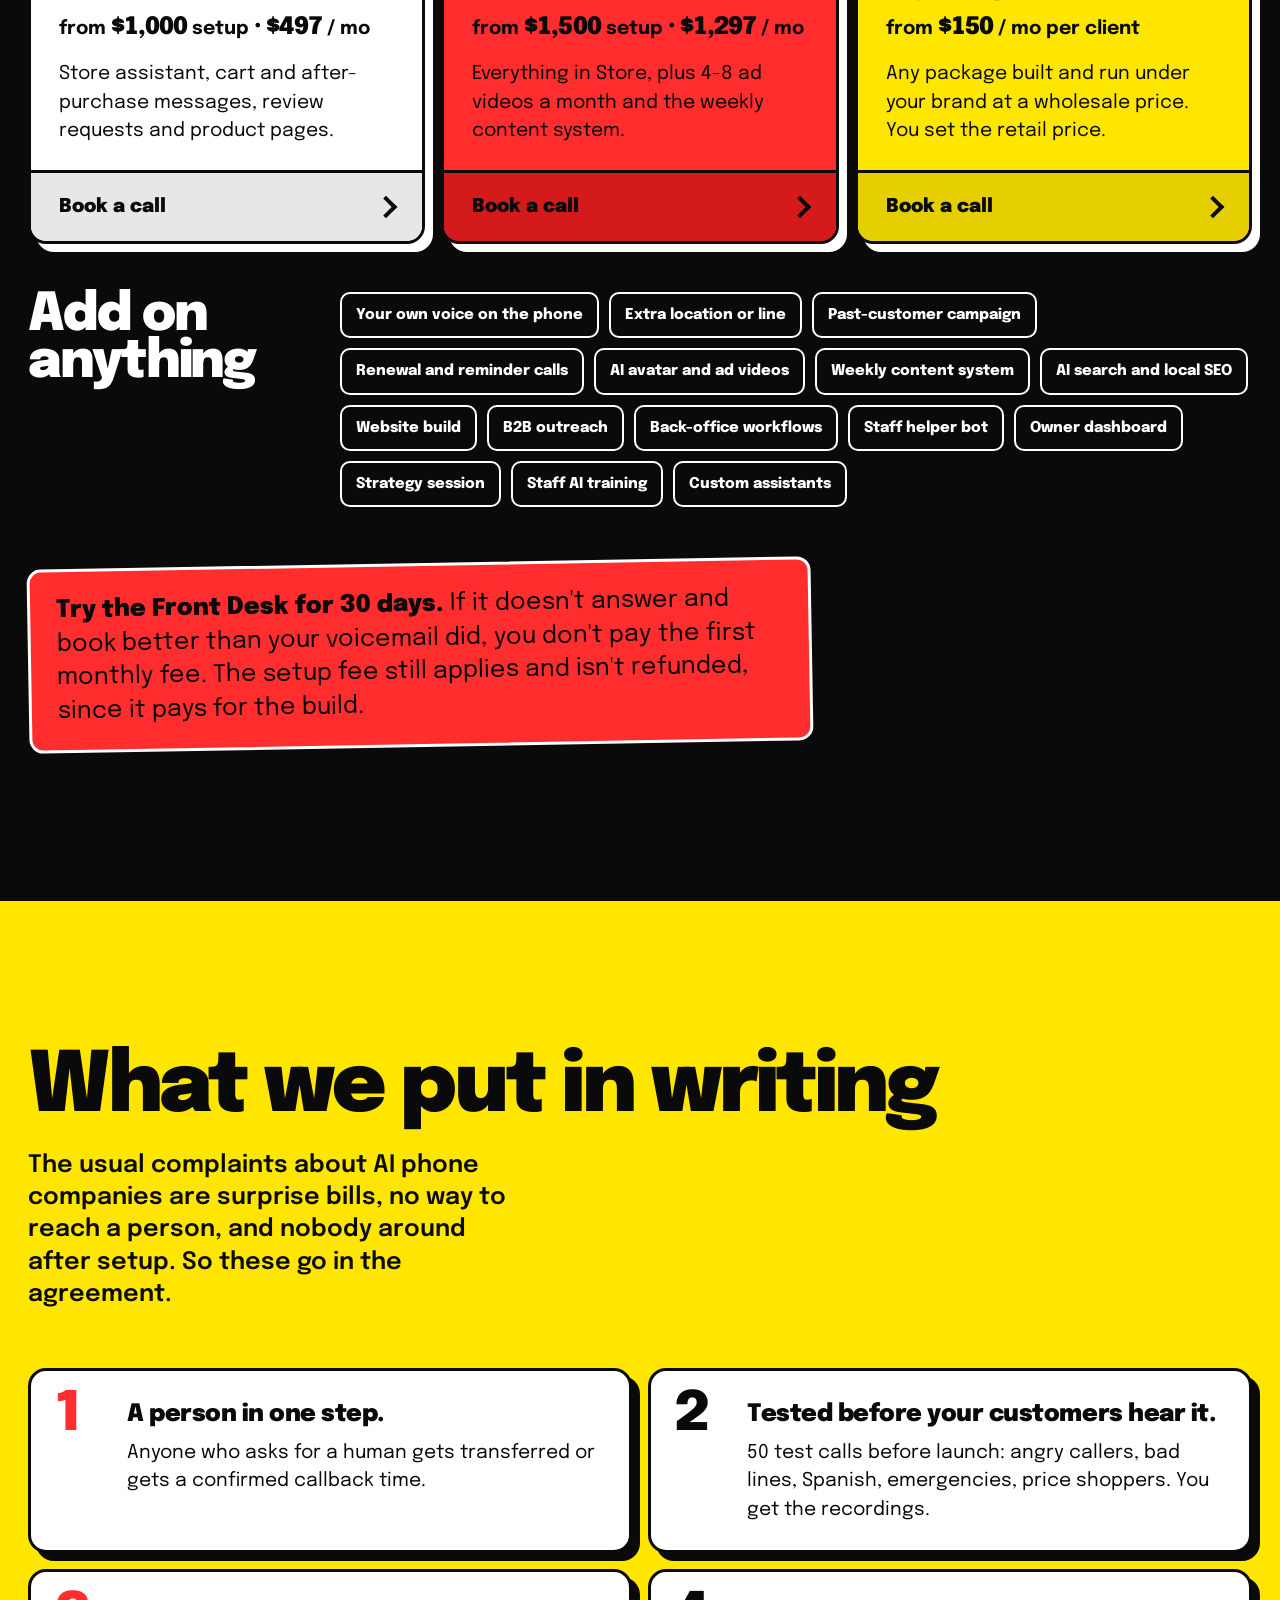
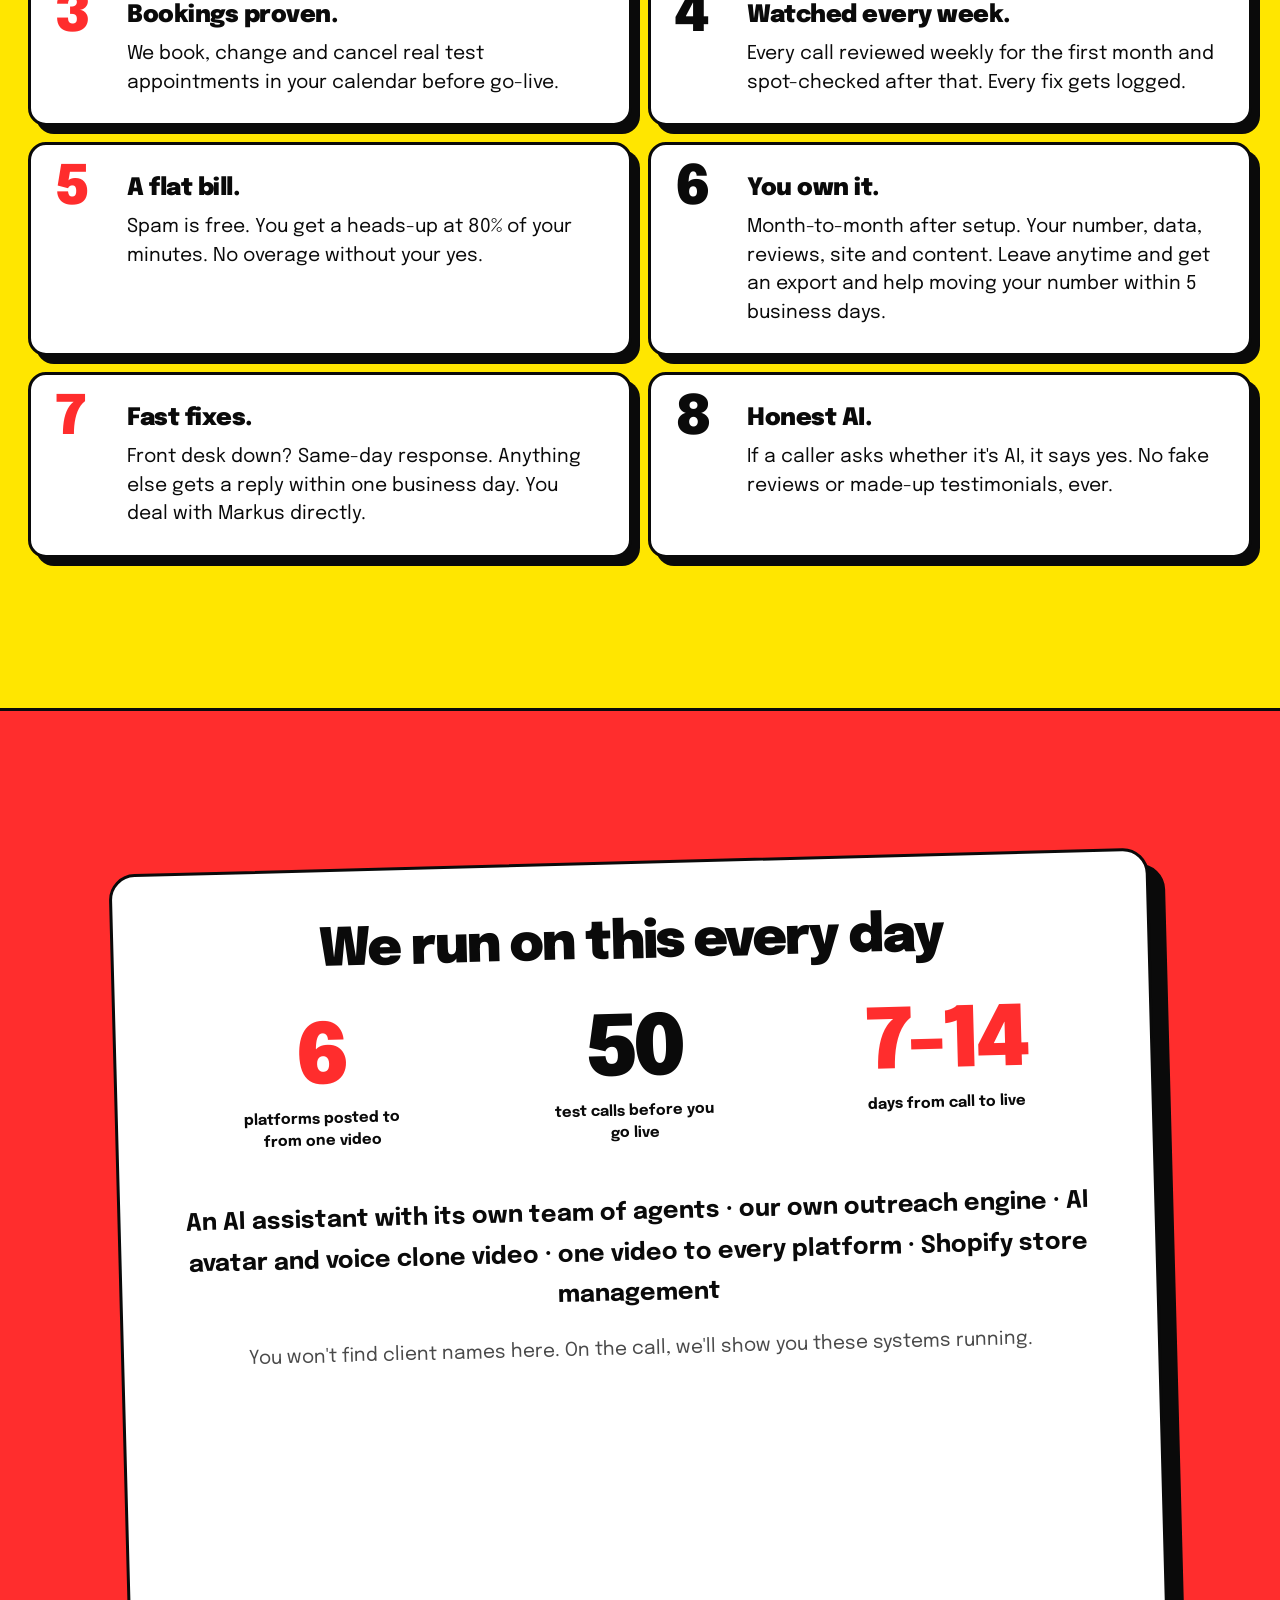
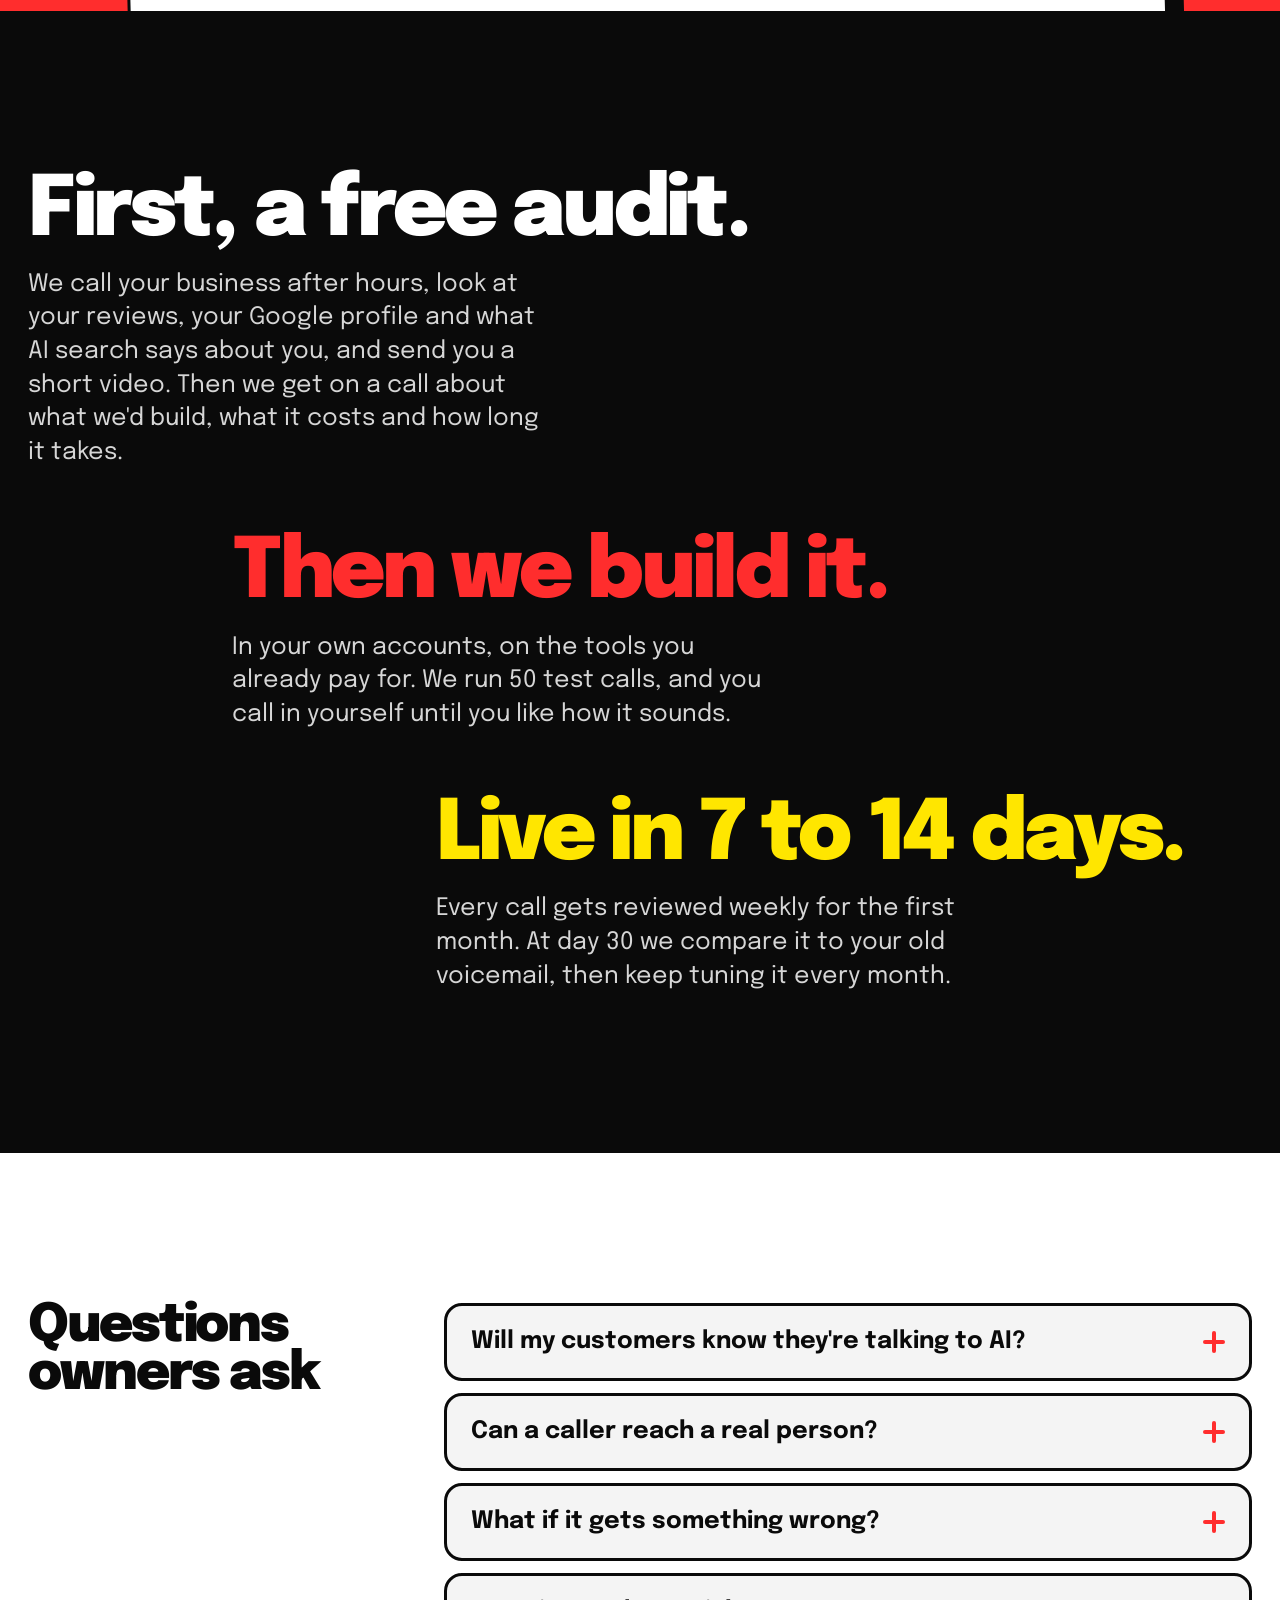
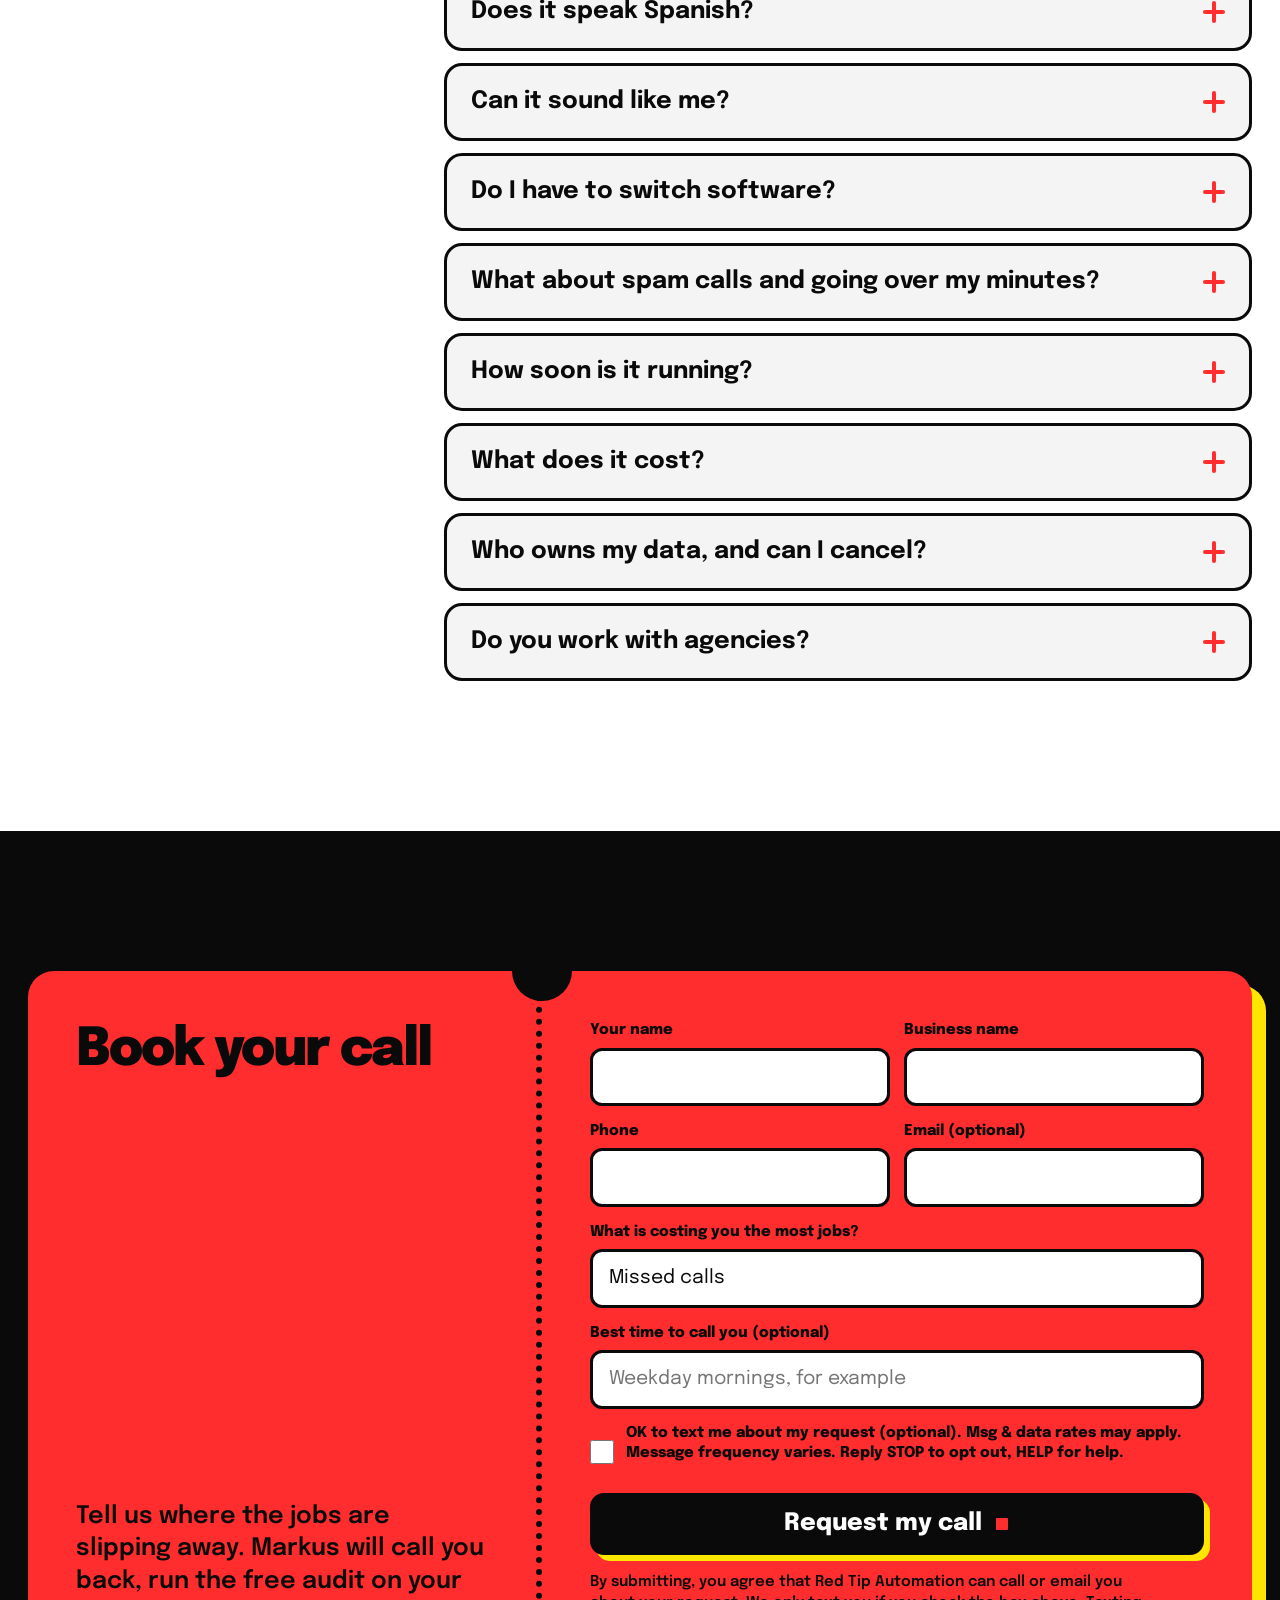
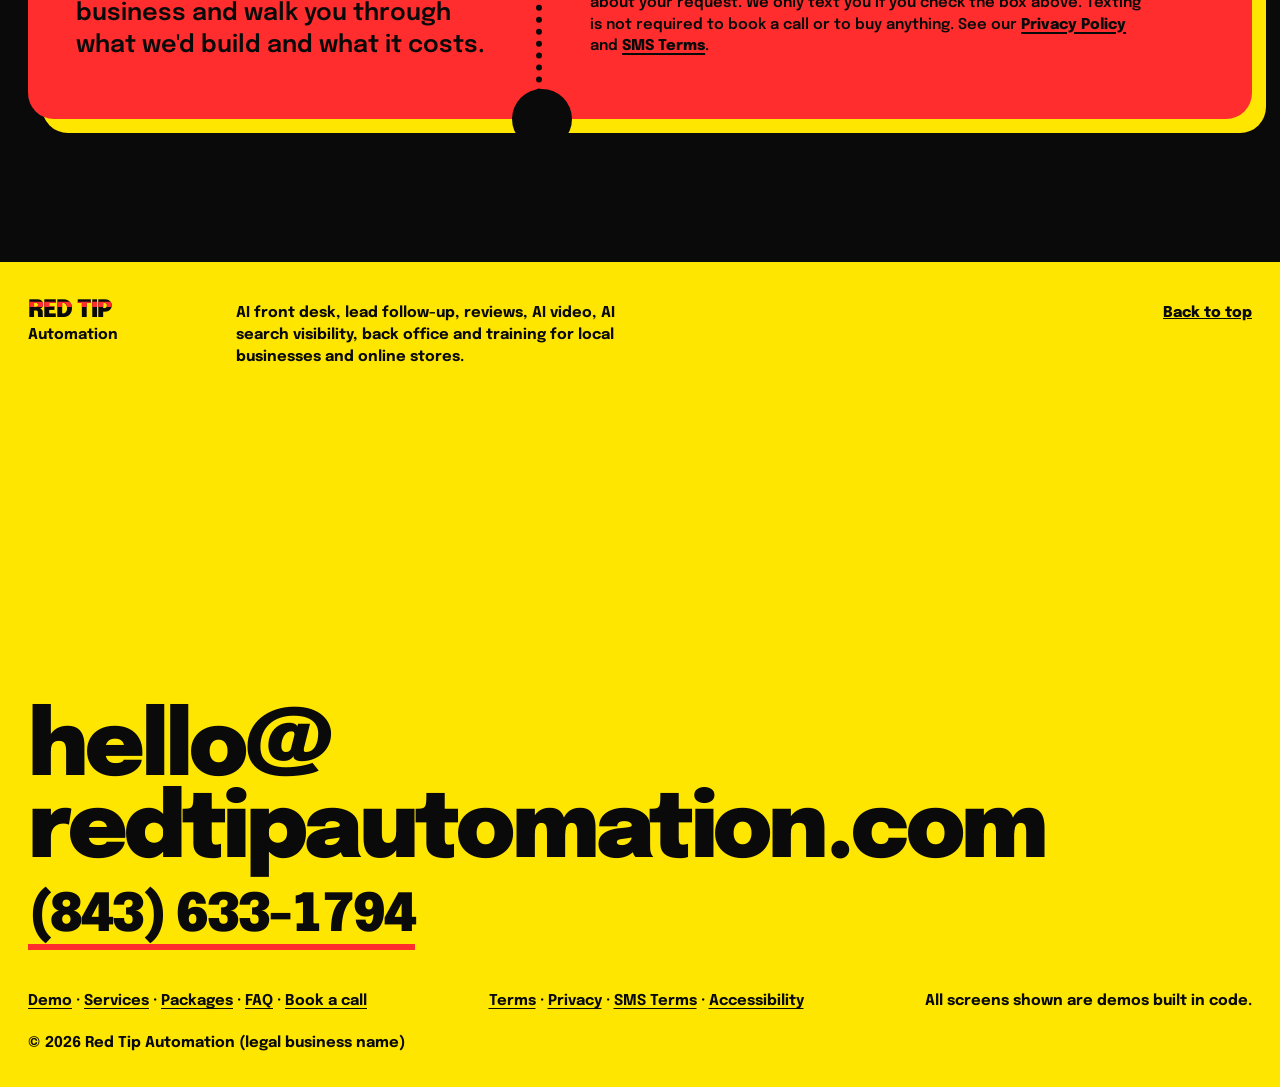
==== commit 66faf579: "New Workflow logo in header and favicon Co-Authored-By: Claude Opus 5.5 <noreply@anthropic.com>" ====
--- a/index.html
+++ b/index.html
@@ -12,7 +12,7 @@
 <link rel="preconnect" href="https://fonts.googleapis.com">
 <link rel="preconnect" href="https://fonts.gstatic.com" crossorigin>
 <link href="https://fonts.googleapis.com/css2?family=Epilogue:wght@400;500;700;900&display=swap" rel="stylesheet">
-<link rel="stylesheet" href="styles.css?v=8">
+<link rel="stylesheet" href="styles.css?v=9">
 <script>document.documentElement.classList.add('js')</script>
 </head>
 <body>
@@ -20,7 +20,7 @@
 
 <header class="top" id="top-bar">
   <a class="logo" href="#main" aria-label="Red Tip Automation, back to top">
-    <span class="mark" data-text="RED TIP">RED TIP</span><span class="logo-sub">Automation</span>
+    <svg class="logo-svg" xmlns="http://www.w3.org/2000/svg" viewBox="0 0 659 114" aria-hidden="true" focusable="false"><g fill="none" stroke="currentColor" stroke-width="6.00" stroke-linecap="round" stroke-linejoin="round"><path d="M26.36 85.64 L92.00 20.00"/><path d="M57.00 20.00 H92.00 V55.00"/><circle cx="20.00" cy="92.00" r="9.00"/><circle cx="50.00" cy="20.00" r="7.00"/><circle cx="92.00" cy="62.00" r="7.00"/></g><circle cx="92.00" cy="20.00" r="13.00" class="lg-tip"/><path fill="currentColor" d="M128.34 86.0V55.248000000000005H136.028V58.72H137.144Q137.826 56.86 139.40699999999998 55.992Q140.988 55.123999999999995 143.096 55.123999999999995H146.816V62.068H142.972Q139.996 62.068 138.074 63.649Q136.152 65.23 136.152 68.516V86.0ZM163.904 86.868Q159.316 86.868 155.813 84.91499999999999Q152.31 82.962 150.357 79.39699999999999Q148.404 75.832 148.404 70.996V70.252Q148.404 65.416 150.326 61.851Q152.248 58.286 155.72 56.333Q159.192 54.379999999999995 163.78 54.379999999999995Q168.30599999999998 54.379999999999995 171.654 56.394999999999996Q175.00199999999998 58.41 176.86199999999997 61.974999999999994Q178.72199999999998 65.53999999999999 178.72199999999998 70.252V72.918H156.34Q156.464 76.08 158.696 78.064Q160.928 80.048 164.152 80.048Q167.438 80.048 168.988 78.622Q170.53799999999998 77.196 171.344 75.46000000000001L177.73 78.80799999999999Q176.862 80.42 175.219 82.311Q173.576 84.202 170.848 85.535Q168.12 86.868 163.904 86.868ZM156.402 67.09H170.786Q170.53799999999998 64.424 168.647 62.812000000000005Q166.756 61.2 163.718 61.2Q160.55599999999998 61.2 158.69599999999997 62.812000000000005Q156.83599999999998 64.424 156.402 67.09ZM195.066 86.868Q191.408 86.868 188.21499999999997 85.03899999999999Q185.022 83.21 183.1 79.67599999999999Q181.178 76.142 181.178 71.12V70.128Q181.178 65.106 183.1 61.571999999999996Q185.022 58.038 188.184 56.208999999999996Q191.346 54.379999999999995 195.066 54.379999999999995Q197.856 54.379999999999995 199.747 55.031Q201.638 55.682 202.816 56.674Q203.994 57.666 204.614 58.782H205.73V42.6H213.542V86.0H205.85399999999998V82.28H204.738Q203.684 84.016 201.483 85.44200000000001Q199.28199999999998 86.868 195.066 86.868ZM197.422 80.048Q201.018 80.048 203.43599999999998 77.723Q205.85399999999998 75.398 205.85399999999998 70.934V70.314Q205.85399999999998 65.85 203.46699999999998 63.525Q201.07999999999998 61.2 197.422 61.2Q193.826 61.2 191.408 63.525Q188.98999999999998 65.85 188.98999999999998 70.314V70.934Q188.98999999999998 75.398 191.408 77.723Q193.826 80.048 197.422 80.048ZM243.75 86.0Q240.712 86.0 238.821 84.10900000000001Q236.93 82.218 236.93 79.056V61.696H229.242V55.248000000000005H236.93V45.7H244.742V55.248000000000005H253.174V61.696H244.742V77.69200000000001Q244.742 79.55199999999999 246.478 79.55199999999999H252.43V86.0ZM257.24199999999996 86.0V55.248000000000005H265.054V86.0ZM261.14799999999997 51.652Q259.03999999999996 51.652 257.58299999999997 50.288Q256.126 48.924 256.126 46.692Q256.126 44.46 257.58299999999997 43.096000000000004Q259.03999999999996 41.732 261.14799999999997 41.732Q263.318 41.732 264.74399999999997 43.096000000000004Q266.16999999999996 44.46 266.16999999999996 46.692Q266.16999999999996 48.924 264.74399999999997 50.288Q263.318 51.652 261.14799999999997 51.652ZM270.734 98.4V55.248000000000005H278.422V58.968H279.538Q280.592 57.17 282.82399999999996 55.775Q285.056 54.379999999999995 289.21 54.379999999999995Q292.93 54.379999999999995 296.092 56.208999999999996Q299.254 58.038 301.17600000000004 61.571999999999996Q303.098 65.106 303.098 70.128V71.12Q303.098 76.142 301.17600000000004 79.67599999999999Q299.254 83.21 296.092 85.03899999999999Q292.93 86.868 289.21 86.868Q286.42 86.868 284.529 86.217Q282.63800000000003 85.566 281.491 84.543Q280.344 83.52 279.66200000000003 82.466H278.546V98.4ZM286.854 80.048Q290.512 80.048 292.899 77.723Q295.286 75.398 295.286 70.934V70.314Q295.286 65.85 292.868 63.525Q290.45 61.2 286.854 61.2Q283.258 61.2 280.84000000000003 63.525Q278.422 65.85 278.422 70.314V70.934Q278.422 75.398 280.84000000000003 77.723Q283.258 80.048 286.854 80.048Z"/><path fill="currentColor" opacity=".62" d="M342.14799999999997 86.868Q338.86199999999997 86.868 336.289 85.752Q333.716 84.636 332.197 82.46600000000001Q330.678 80.296 330.678 77.196Q330.678 74.034 332.197 71.957Q333.716 69.88 336.351 68.826Q338.986 67.77199999999999 342.334 67.77199999999999H351.634V65.788Q351.634 63.122 350.022 61.51Q348.40999999999997 59.897999999999996 345.062 59.897999999999996Q341.776 59.897999999999996 340.03999999999996 61.448Q338.304 62.998000000000005 337.746 65.47800000000001L331.794 63.556Q332.538 61.076 334.18100000000004 59.061Q335.824 57.046 338.552 55.806Q341.28 54.566 345.12399999999997 54.566Q351.07599999999996 54.566 354.486 57.604Q357.896 60.641999999999996 357.896 66.22200000000001V78.80799999999999Q357.896 80.668 359.632 80.668H362.236V86.0H357.462Q355.292 86.0 353.928 84.884Q352.56399999999996 83.768 352.56399999999996 81.846V81.66H351.634Q351.138 82.59 350.14599999999996 83.83Q349.154 85.07 347.23199999999997 85.969Q345.31 86.868 342.14799999999997 86.868ZM343.078 81.598Q346.92199999999997 81.598 349.278 79.39699999999999Q351.634 77.196 351.634 73.352V72.732H342.706Q340.164 72.732 338.614 73.81700000000001Q337.06399999999996 74.902 337.06399999999996 77.01Q337.06399999999996 79.118 338.676 80.358Q340.288 81.598 343.078 81.598ZM377.654 86.558Q374.182 86.558 371.454 85.00800000000001Q368.726 83.458 367.176 80.606Q365.626 77.754 365.626 73.786V55.434H372.012V73.352Q372.012 77.32 373.996 79.211Q375.98 81.102 379.514 81.102Q383.42 81.102 385.807 78.467Q388.19399999999996 75.832 388.19399999999996 70.872V55.434H394.58V86.0H388.318V81.412H387.32599999999996Q386.45799999999997 83.272 384.226 84.915Q381.99399999999997 86.558 377.654 86.558ZM412.974 86.0Q410.18399999999997 86.0 408.54099999999994 84.326Q406.89799999999997 82.652 406.89799999999997 79.862V60.828H398.46599999999995V55.434H406.89799999999997V45.328H413.284V55.434H422.39799999999997V60.828H413.284V78.746Q413.284 80.606 415.02 80.606H421.40599999999995V86.0ZM441.722 86.868Q437.134 86.868 433.56899999999996 84.977Q430.00399999999996 83.086 427.95799999999997 79.55199999999999Q425.912 76.018 425.912 71.182V70.252Q425.912 65.416 427.95799999999997 61.913Q430.00399999999996 58.41 433.56899999999996 56.488Q437.134 54.566 441.722 54.566Q446.31 54.566 449.906 56.488Q453.502 58.41 455.548 61.913Q457.594 65.416 457.594 70.252V71.182Q457.594 76.018 455.548 79.55199999999999Q453.502 83.086 449.906 84.977Q446.31 86.868 441.722 86.868ZM441.722 81.164Q445.938 81.164 448.573 78.467Q451.20799999999997 75.77 451.20799999999997 70.996V70.438Q451.20799999999997 65.664 448.604 62.967Q446.0 60.269999999999996 441.722 60.269999999999996Q437.568 60.269999999999996 434.933 62.967Q432.298 65.664 432.298 70.438V70.996Q432.298 75.77 434.933 78.467Q437.568 81.164 441.722 81.164ZM463.03 86.0V55.434H469.292V59.03H470.284Q471.152 57.418 473.07399999999996 56.178Q474.996 54.938 478.282 54.938Q481.692 54.938 483.769 56.333Q485.846 57.728 486.9 59.897999999999996H487.892Q488.94599999999997 57.79 490.961 56.364000000000004Q492.976 54.938 496.69599999999997 54.938Q499.67199999999997 54.938 501.966 56.147000000000006Q504.26 57.356 505.624 59.742999999999995Q506.988 62.129999999999995 506.988 65.664V86.0H500.602V66.16Q500.602 63.370000000000005 499.08299999999997 61.851Q497.56399999999996 60.332 494.774 60.332Q491.798 60.332 490.0 62.254000000000005Q488.202 64.176 488.202 67.77199999999999V86.0H481.816V66.16Q481.816 63.370000000000005 480.29699999999997 61.851Q478.77799999999996 60.332 475.988 60.332Q473.012 60.332 471.214 62.254000000000005Q469.416 64.176 469.416 67.77199999999999V86.0ZM523.15 86.868Q519.864 86.868 517.2909999999999 85.752Q514.718 84.636 513.199 82.46600000000001Q511.68 80.296 511.68 77.196Q511.68 74.034 513.199 71.957Q514.718 69.88 517.353 68.826Q519.9879999999999 67.77199999999999 523.336 67.77199999999999H532.636V65.788Q532.636 63.122 531.024 61.51Q529.412 59.897999999999996 526.064 59.897999999999996Q522.778 59.897999999999996 521.042 61.448Q519.306 62.998000000000005 518.748 65.47800000000001L512.796 63.556Q513.54 61.076 515.183 59.061Q516.826 57.046 519.5540000000001 55.806Q522.282 54.566 526.126 54.566Q532.078 54.566 535.488 57.604Q538.898 60.641999999999996 538.898 66.22200000000001V78.80799999999999Q538.898 80.668 540.634 80.668H543.238V86.0H538.4639999999999Q536.294 86.0 534.9300000000001 84.884Q533.566 83.768 533.566 81.846V81.66H532.636Q532.14 82.59 531.1479999999999 83.83Q530.156 85.07 528.2339999999999 85.969Q526.312 86.868 523.15 86.868ZM524.08 81.598Q527.924 81.598 530.28 79.39699999999999Q532.636 77.196 532.636 73.352V72.732H523.708Q521.166 72.732 519.616 73.81700000000001Q518.066 74.902 518.066 77.01Q518.066 79.118 519.678 80.358Q521.29 81.598 524.08 81.598ZM558.408 86.0Q555.618 86.0 553.975 84.326Q552.332 82.652 552.332 79.862V60.828H543.9V55.434H552.332V45.328H558.718V55.434H567.832V60.828H558.718V78.746Q558.718 80.606 560.454 80.606H566.84V86.0ZM572.834 86.0V55.434H579.2199999999999V86.0ZM576.058 51.28Q574.198 51.28 572.9269999999999 50.071Q571.656 48.862 571.656 46.94Q571.656 45.018 572.9269999999999 43.809Q574.198 42.6 576.058 42.6Q577.98 42.6 579.22 43.809Q580.4599999999999 45.018 580.4599999999999 46.94Q580.4599999999999 48.862 579.22 50.071Q577.98 51.28 576.058 51.28ZM600.5279999999999 86.868Q595.9399999999999 86.868 592.375 84.977Q588.81 83.086 586.7639999999999 79.55199999999999Q584.718 76.018 584.718 71.182V70.252Q584.718 65.416 586.7639999999999 61.913Q588.81 58.41 592.375 56.488Q595.9399999999999 54.566 600.5279999999999 54.566Q605.1159999999999 54.566 608.7119999999999 56.488Q612.3079999999999 58.41 614.3539999999998 61.913Q616.3999999999999 65.416 616.3999999999999 70.252V71.182Q616.3999999999999 76.018 614.3539999999998 79.55199999999999Q612.3079999999999 83.086 608.7119999999999 84.977Q605.1159999999999 86.868 600.5279999999999 86.868ZM600.5279999999999 81.164Q604.7439999999999 81.164 607.3789999999999 78.467Q610.0139999999999 75.77 610.0139999999999 70.996V70.438Q610.0139999999999 65.664 607.4099999999999 62.967Q604.8059999999999 60.269999999999996 600.5279999999999 60.269999999999996Q596.3739999999999 60.269999999999996 593.7389999999999 62.967Q591.1039999999999 65.664 591.1039999999999 70.438V70.996Q591.1039999999999 75.77 593.7389999999999 78.467Q596.3739999999999 81.164 600.5279999999999 81.164ZM621.8359999999999 86.0V55.434H628.098V60.022H629.0899999999999Q629.9579999999999 58.162 632.1899999999998 56.55Q634.4219999999999 54.938 638.824 54.938Q642.2959999999999 54.938 644.9929999999999 56.488Q647.6899999999999 58.038 649.24 60.858999999999995Q650.79 63.68 650.79 67.648V86.0H644.4039999999999V68.144Q644.4039999999999 64.176 642.4199999999998 62.285000000000004Q640.4359999999999 60.394000000000005 636.9639999999999 60.394000000000005Q632.9959999999999 60.394000000000005 630.6089999999999 62.998000000000005Q628.2219999999999 65.602 628.2219999999999 70.562V86.0Z"/></svg>
   </a>
   <nav aria-label="Main">
     <a href="#demo">Call the demo</a>
--- a/styles.css
+++ b/styles.css
@@ -48,6 +48,8 @@
 .top.hide{transform:translateY(-120%)}
 .logo{display:flex;align-items:flex-end;gap:8px;text-decoration:none}
 .logo .mark{font-size:30px}
+.logo-svg{display:block;height:34px;width:auto}
+.lg-tip{fill:var(--tip,var(--red));transition:fill .3s ease}
 .logo-sub{font-size:var(--step-small);font-weight:700;line-height:1}
 .top nav{display:flex;gap:26px;margin-left:auto;font-size:var(--step-small);font-weight:700}
 .top nav a{text-decoration:none;position:relative;padding:8px 0}
@@ -484,6 +486,7 @@
 @media (max-width:760px){
   .top{padding:12px var(--m);gap:12px}
   .logo .mark{font-size:26px}
+  .logo-svg{height:28px}
   .hero{padding:96px var(--m) 0;display:block;min-height:auto}
   .sh-sun{width:120vw;height:120vw;right:-50vw;top:auto;bottom:-10vw;max-width:none;max-height:none}
   .shapes .sh-sq{display:none}
